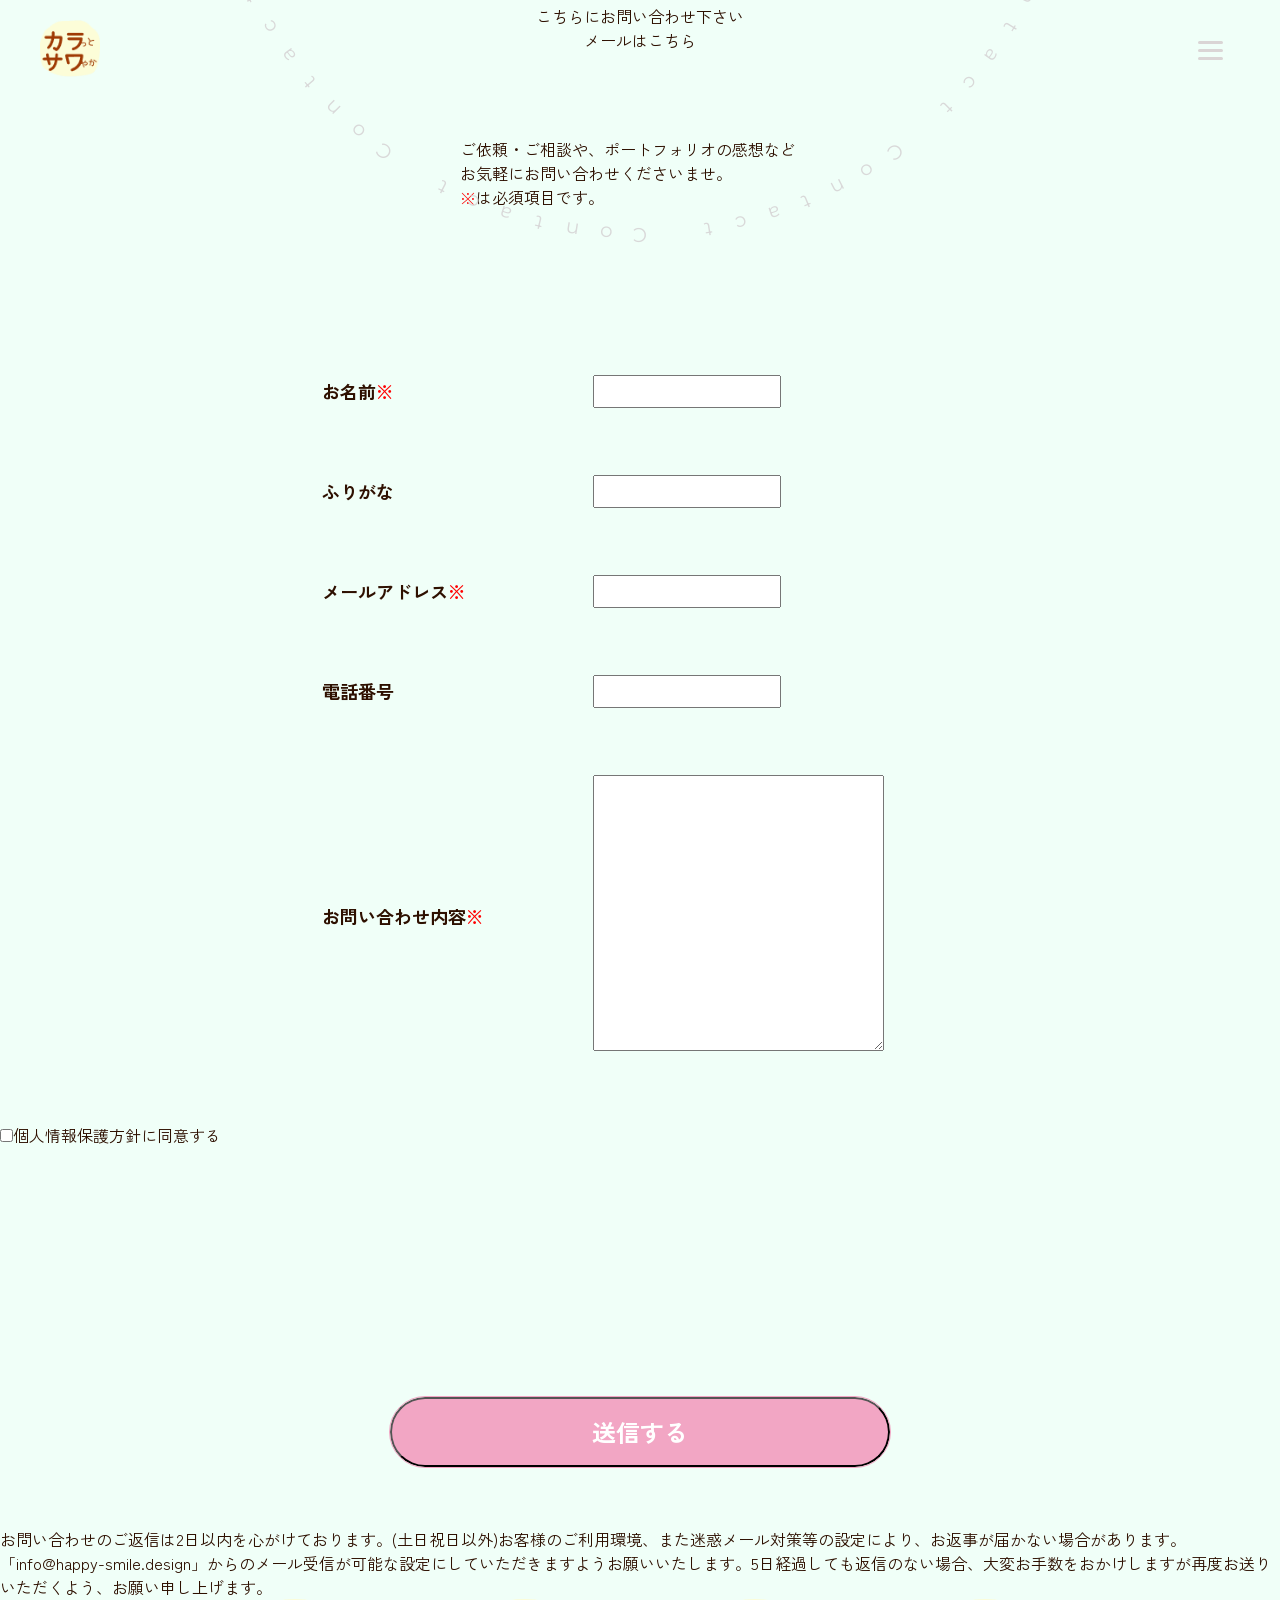
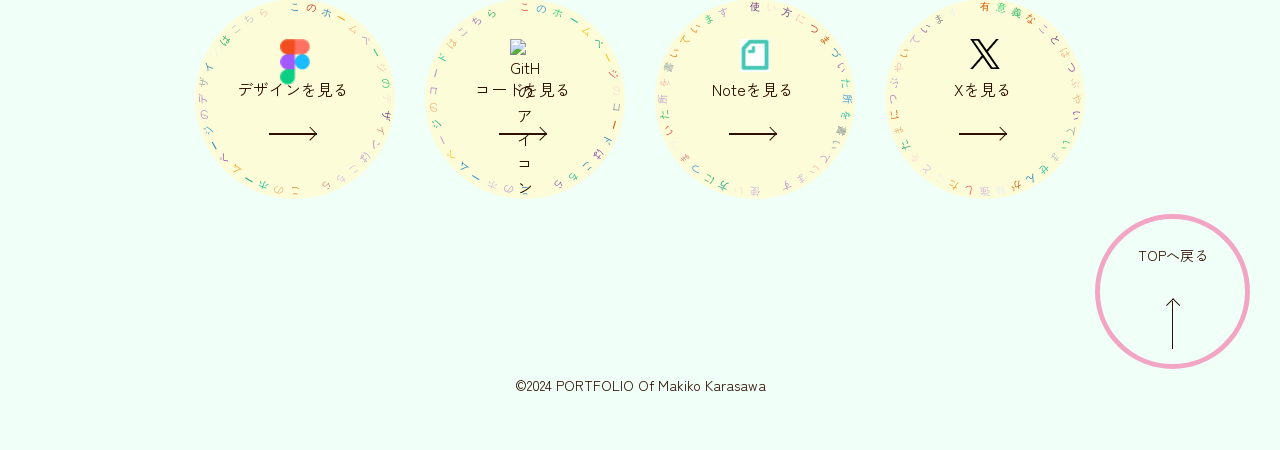
==== contact.html @ 96230820 "contact page　書き換える" ====
<!DOCTYPE html>
<html lang="ja">
<head>
    <meta charset="UTF-8">
    <meta name="viewport" content="width=device-width, initial-scale=1.0">
    <title>私について - カラっとサワやか</title>
    <meta name="description" content="ポートフォリオサイト。Web制作・WordPress制作をしています。">
    <meta name="keywords" content=”ポートフォリオ,Web制作,WordPress”>
    <link rel="preconnect" href="https://fonts.googleapis.com">
    <link rel="preconnect" href="https://fonts.gstatic.com" crossorigin>
    <link href="https://fonts.googleapis.com/css2?family=Montserrat:ital,wght@0,100..900;1,100..900&family=Yomogi&family=Zen+Kaku+Gothic+New&family=Zen+Maru+Gothic&display=swap" rel="stylesheet">
    <link rel="stylesheet" href="assets/css/reset.css">
    <link rel="stylesheet" href="assets/css/common.css">
    <link rel="stylesheet" href="assets/css/style.css">
    <link rel="shortcut icon" type="image/x-icon" href="assets/images/logo.webp" />
</head>
<body>
    <header class="header">
        <div class="logo_box">
            <img class="logo" src="assets/images/logo.webp" alt="ロゴのイラスト">
        </div>
         <!-- ハンバーガーメニュー部分 -->
      <div class="nav">
    
        <!-- ハンバーガーメニューの表示・非表示を切り替えるチェックボックス -->
        <input id="drawer_input" class="drawer_hidden" type="checkbox">
    
        <!-- ハンバーガーアイコン -->
        <label for="drawer_input" class="drawer_open"><span></span></label>
    
        <!-- メニュー -->
        <nav class="nav_content">
          <ul class="nav_list">
            <li class="nav_item"><a href="/index.html">HOME</a></li>
            <li class="nav_item"><a href="/about.html">ABOUT</a></li>
            <li class="nav_item"><a href="/works.html">WORKS</a></li>
            <li class="nav_item"><a href="/contact.html">CONTACT</a></li>
          </ul>
          <ul class="sns_box">
              <li><a href="https://www.figma.com/design/JSQ4Nq4zP5Is8ugrbrzh61/2024%E3%83%9D%E3%83%BC%E3%83%88%E3%83%95%E3%82%A9%E3%83%AA%E3%82%AA?node-id=0-1&t=YRbKGX6xXvLd5fJF-1"><img src="assets/images/sns_figma.webp" alt="figma"></a></li>
              <li><a href="https://github.com/makikooo/portfolio"><img src="assets/images/sns_github.webp" alt="GitHub"></a></li>
              <li><a href="https://note.com/karattosawayaka"><img src="assets/images/sns_note.webp" alt="note"></a></li>
              <li><a href="https://x.com/MakikoWeb"><img src="assets/images/sns_x.webp" alt="x"></a></li>
          </ul>
        </nav>
      </div>
    </header>

    <main class="main" id="contact">
        <section class="sec01_about">
            <div class="container">
                <p id="circular-text11">Contact Contact Contact Contact Contact Contact Contact Contact Contact Contact </p>
            </div>
            <div class="section_title_box">
                <h2 class="section_title">CONTACT</h2>
            </div>
            <div>
                <h3 class="section_subtitle">連絡先</h3>
            </div>
        </section>
        <section class="sec02_cannot">
            <div class="cannot_box">
                <p>メールフォームは使えません<br>
                    こちらにお問い合わせ下さい</p>
                <a href="mailto:info@happy-smile.design">メールはこちら</a>
            </div>
            <p class="contact_text">ご依頼・ご相談や、ポートフォリオの感想など<br>
                お気軽にお問い合わせくださいませ。<br>
                <span class="red">※</span>は必須項目です。</p>
        </section>
        <section class="sec03_contact">
            <table class="contact_table">
                <tr class="contact_tr">
                    <th class="contact_th"><label for="name">お名前<span class="red">※</span></label></th>
                    <td class="contact_td"><input type="text" id="name" required="required"></td>
                </tr>
                <tr class="contact_tr">
                    <th class="contact_th"><label for="furigana">ふりがな</label></th>
                    <td class="contact_td"><input type="text" id="furigana"></td>
                </tr>
                <tr class="contact_tr">
                    <th class="contact_th"><label for="mail">メールアドレス<span class="red">※</span></label></th>
                    <td class="contact_td"><input type="mail" id="mail" required="required"></td>
                </tr>
                <tr class="contact_tr">
                    <th class="contact_th"><label for="tel">電話番号</label></th>
                    <td class="contact_td"><input type="text" id="tel"></td>
                </tr>
                <tr class="contact_tr">
                    <th class="contact_th"><label for="text">お問い合わせ内容<span class="red">※</span></label></th>
                    <td class="contact_td"><textarea name="text" id="text" cols="30" rows="10"></textarea></td>
                </tr>
            </table>
            <div class="checkbox_box">
                <input type="checkbox" id="check"><label for="check">個人情報保護方針に同意する</label>
            </div>
            <button type="submit" class="to_about_me_button to_contact_button button">送信する</button>
     
            <div class="send_text">
                お問い合わせのご返信は2日以内を心がけております。(土日祝日以外)お客様のご利用環境、また迷惑メール対策等の設定により、お返事が届かない場合があります。「info@happy-smile.design」からのメール受信が可能な設定にしていただきますようお願いいたします。5日経過しても返信のない場合、大変お手数をおかけしますが再度お送りいただくよう、お願い申し上げます。
            </div>     
        </section>

        
        <section class=sec04_sns>
            <div class="sns_wrapper">
                <a class="figma_wrapper" href="https://www.figma.com/design/JSQ4Nq4zP5Is8ugrbrzh61/2024%E3%83%9D%E3%83%BC%E3%83%88%E3%83%95%E3%82%A9%E3%83%AA%E3%82%AA?node-id=23-22&t=tXJ14ZHdibpvzJTV-1">
                    <p id="circular-text5">このホームページのデザインはこちら このホームページのデザインはこちら</p>
                    <img class="figma_icon" src="assets/images/sns_figma_big.webp" alt="figmaのアイコン">
                    <p class="to_design">デザインを見る</p>
                    <span class="dli-arrow-right"></span>
                </a>
                <a class="github_wrapper" href="https://github.com/makikooo/portfolio">
                    <p id="circular-text6">このホームページのコードはこちら このホームページのコードはこちら</p>
                    <img class="figma_icon" src="assets/images/sns_GitHub_big.webp" alt="GitHubのアイコン">
                    <p class="to_design">コードを見る</p>
                    <span class="dli-arrow-right"></span>
                </a>
                <a class="figma_wrapper" href="https://www.figma.com/design/JSQ4Nq4zP5Is8ugrbrzh61/2024%E3%83%9D%E3%83%BC%E3%83%88%E3%83%95%E3%82%A9%E3%83%AA%E3%82%AA?node-id=23-22&t=tXJ14ZHdibpvzJTV-1">
                    <p id="circular-text7">使い方につまづいた所を書いています 使い方につまづいた所を書いています</p>
                    <img class="figma_icon" src="assets/images/sns_note_big.webp" alt="noteのアイコン">
                    <p class="to_design">Noteを見る</p>
                    <span class="dli-arrow-right"></span>
                </a>
                <a class="figma_wrapper" href="https://www.figma.com/design/JSQ4Nq4zP5Is8ugrbrzh61/2024%E3%83%9D%E3%83%BC%E3%83%88%E3%83%95%E3%82%A9%E3%83%AA%E3%82%AA?node-id=23-22&t=tXJ14ZHdibpvzJTV-1">
                    <p id="circular-text8">有意義なことはつぶやいていませんが勉強したことをたまにつぶやいています</p>
                    <img class="figma_icon" src="assets/images/sns_x_big.webp" alt="xのアイコン">
                    <p class="to_design">Xを見る</p>
                    <span class="dli-arrow-right"></span>
                </a>
            </div>
        </section>
    </main>
    <footer class="footer">
        <a class="go_to_top" href="/index.html">
            <p>TOPへ戻る</p>
            <span class="dli-arrow-up"></span>
        </a>
        <small>©2024  PORTFOLIO Of  Makiko Karasawa</small>
    </footer>

    <script src="assets/js/main.js"></script>

    <!-- 住所自動入力のライブラリ「YubinBango」 -->
    <script src="https://yubinbango.github.io/yubinbango/yubinbango.js" charset="UTF-8"></script>
</body>
</html>
---- assets/css/common.css ----
@charset "UTF-8";
/* 共通スタイル */
a {
  text-decoration: none;
  color: #2E1000;
}

ul {
  padding-left: 0;
}
ul li {
  list-style: none;
}

/* レスポンシブ用 */
.pc_hide {
  display: none !important;
}
@media screen and (max-width: 1000px) {
  .pc_hide {
    display: inline-block !important;
  }
}

.lg_only {
  display: none !important;
}
@media screen and (max-width: 1000px) {
  .lg_only {
    display: block !important;
  }
}
@media screen and (max-width: 480px) {
  .lg_only {
    display: none !important;
  }
}

.sm_only {
  display: none !important;
}
@media screen and (max-width: 480px) {
  .sm_only {
    display: block !important;
  }
}

@media screen and (max-width: 768px) {
  .md_hide {
    display: none !important;
  }
}

.sp_only {
  display: none;
}

.pc_only {
  display: block;
}

@media screen and (max-width: 768px) {
  .sp_only {
    display: block;
  }
  .pc_only {
    display: none;
  }
}
.red {
  color: red;
}

body {
  font-size: 16px;
  font-family: "Zen Kaku Gothic New", sans-serif;
  background-color: #F0FFF8;
  color: #2E1000;
}

/* ヘッダー */
.header {
  display: flex;
  justify-content: space-between;
  align-items: center;
  position: sticky;
  position: -webkit-sticky;
  top: 0;
  padding: 20px 40px;
  z-index: 99999;
}
@media (width < 768px) {
  .header {
    padding: 20px;
  }
}
.header .logo_box {
  width: 60px;
  height: 60px;
}
@media (width < 768px) {
  .header .logo_box {
    width: 50px;
    height: 50px;
  }
}
.header .logo_box .logo {
  max-width: 100%;
}

/* ここから下がハンバーガーメニューに関するCSS */
/* https://web-camp.io/magazine/archives/88361 */
/* チェックボックスを非表示にする */
.drawer_hidden {
  display: none;
}

/* ハンバーガーアイコンの設置スペース */
.drawer_open {
  display: flex;
  height: 60px;
  width: 60px;
  justify-content: center;
  align-items: center;
  position: relative;
  z-index: 100; /* 重なり順を一番上にする */
  cursor: pointer;
}

/* ハンバーガーメニューのアイコン */
.drawer_open span,
.drawer_open span:before,
.drawer_open span:after {
  content: "";
  display: block;
  height: 3px;
  width: 25px;
  border-radius: 3px;
  background: #DAD5D5;
  transition: 0.5s;
  position: absolute;
}

/* 三本線の一番上の棒の位置調整 */
.drawer_open span:before {
  bottom: 8px;
}

/* 三本線の一番下の棒の位置調整 */
.drawer_open span:after {
  top: 8px;
}

/* アイコンがクリックされたら真ん中の線を透明にする */
#drawer_input:checked ~ .drawer_open span {
  background: rgba(255, 255, 255, 0);
}

/* アイコンがクリックされたらアイコンが×印になように上下の線を回転 */
#drawer_input:checked ~ .drawer_open span::before {
  bottom: 0;
  transform: rotate(45deg);
}

#drawer_input:checked ~ .drawer_open span::after {
  top: 0;
  transform: rotate(-45deg);
}

/* メニューのデザイン*/
.nav_content {
  width: 100%;
  height: 100%;
  position: fixed;
  padding-top: 80px;
  top: 0;
  left: 100%; /* メニューを画面の外に飛ばす */
  z-index: 99;
  background: #CBFFE7;
  transition: 0.5s;
  /* メニュー黒ポチを消す */
}
.nav_content .nav_list {
  list-style: none;
  text-align: center;
  font-family: var(--mont);
  color: var(--font-color);
}
.nav_content .nav_item {
  margin-bottom: 25px;
  font-size: 24px;
}

.sns_box {
  display: flex;
  justify-content: center;
  gap: 20px;
}

/* アイコンがクリックされたらメニューを表示 */
#drawer_input:checked ~ .nav_content {
  left: 0; /* メニューを画面に入れる */
}

.section_title {
  display: inline-block;
  margin: 0;
  padding-bottom: 10px;
  border-bottom: solid 1px;
  -o-border-image: linear-gradient(90deg, #E8B3B3, #E5E6B0, #ADE2C5, #A8AADE) 1;
     border-image: linear-gradient(90deg, #E8B3B3, #E5E6B0, #ADE2C5, #A8AADE) 1;
  font-size: 32px;
  font-weight: bold;
  font-family: "Montserrat", sans-serif;
  filter: hue-rotate(360deg);
  animation: textGradientAnimation 10s infinite;
  background: linear-gradient(90deg, #E8B3B3, #E5E6B0, #ADE2C5, #A8AADE);
  background-clip: text;
  -webkit-background-clip: text;
  background-size: 100%;
  color: transparent;
  letter-spacing: 21px;
}
@media screen and (max-width: 768px) {
  .section_title {
    font-size: 18px;
    letter-spacing: 0.5em;
  }
}

.section_subtitle {
  display: inline-block;
  margin-top: 10px;
  font-size: 24px;
  font-weight: bold;
  font-family: "Montserrat", sans-serif;
  background: linear-gradient(90deg, #E8B3B3, #E5E6B0, #ADE2C5, #A8AADE);
  background-clip: text;
  -webkit-background-clip: text;
  background-size: 100%;
  color: transparent;
  filter: hue-rotate(360deg);
  animation: textGradientAnimation 10s infinite;
  letter-spacing: 20px;
}
@media screen and (max-width: 768px) {
  .section_subtitle {
    font-size: 16px;
    letter-spacing: 0.5em;
  }
}

@keyframes textGradientAnimation {
  0%, 100% {
    filter: hue-rotate(0deg);
  }
  50% {
    filter: hue-rotate(360deg);
  }
}
.to_about_me_button {
  margin: 250px auto 60px;
  display: flex;
  justify-content: center;
  align-items: center;
  width: 500px;
  padding: 15px 100px;
  border-radius: 100.5px;
  background-color: #F2A6C4;
  color: #ffffff;
  font-family: "Zen Kaku Gothic New", sans-serif;
  font-size: 24px;
  font-weight: 700;
  outline: 1px solid;
  outline-color: #F2A6C4;
  outline-offset: 0px;
  text-shadow: none;
  transition: all 1.2s cubic-bezier(0.2, 1, 0.2, 1);
  z-index: 10000;
  position: relative;
}
@media screen and (max-width: 768px) {
  .to_about_me_button {
    width: 80%;
    padding: 15px;
    font-size: 20px;
  }
}

/* マウスオーバー時 */
.to_about_me_button:hover {
  border-color: #ffffff;
  box-shadow: inset 0 0 20px rgba(255, 255, 255, 0.5), 0 0 20px rgba(255, 255, 255, 0.2);
  outline-color: transparent;
  outline-offset: 12px;
  cursor: pointer;
  z-index: 10000;
}

/* sns ボックス */
.sns_wrapper {
  display: flex;
  justify-content: center;
  align-items: center;
  flex-wrap: wrap;
  gap: 30px;
  z-index: 9990;
  position: relative;
}

.figma_wrapper,
.github_wrapper {
  width: 200px;
  height: 200px;
  border-radius: 50%;
  background-color: #FCFDD8;
  position: relative;
  text-align: center;
}
@media (width < 768px) {
  .figma_wrapper,
  .github_wrapper {
    width: 130px;
    height: 130px;
  }
}

@media (width < 768px) {
  .figma_wrapper p:nth-child(1),
  .github_wrapper p:nth-child(1) {
    -webkit-clip-path: inset(50% 0);
            clip-path: inset(50% 0);
  }
}

.figma_icon {
  position: absolute;
  top: 20%;
  left: 50%;
  transform: translate(-50%);
  width: 30px;
}
@media (width < 768px) {
  .figma_icon {
    width: 20px;
  }
}

.to_design {
  position: absolute;
  top: 39%;
  left: 49%;
  width: 112px;
  transform: translate(-50%);
}
@media (width < 768px) {
  .to_design {
    font-size: 14px;
    top: 31%;
  }
}

/* 
矢印
https://design-library.jp/lab/arrow-right
*/
.dli-arrow-right {
  display: inline-block;
  vertical-align: middle;
  color: var(--font-color);
  line-height: 1;
  position: relative;
  width: 3em;
  height: 0.1em;
  background: currentColor;
  top: 60%;
  left: 11%;
  transform: translateX(-50%);
}
@media (width < 768px) {
  .dli-arrow-right {
    left: 20%;
  }
}

.dli-arrow-right::before {
  content: "";
  width: 0.65em;
  height: 0.65em;
  border: 0.1em solid currentColor;
  border-left: 0;
  border-bottom: 0;
  transform: rotate(45deg);
  transform-origin: top right;
  position: absolute;
  top: 50%;
  right: -0.05em;
  box-sizing: border-box;
}

footer {
  margin-top: 120px;
  text-align: center;
  height: 130px;
  line-height: 130px;
  position: relative;
}
footer .go_to_top {
  border: 5px solid #F2A6C4;
  width: 155px;
  height: 155px;
  border-radius: 50%;
  position: absolute;
  bottom: 80px;
  right: 30px;
}
@media screen and (max-width: 768px) {
  footer .go_to_top {
    width: 120px;
    height: 120px;
  }
}
footer .go_to_top p {
  position: absolute;
  top: -20%;
  left: 50%;
  transform: translate(-50%);
  font-size: 14px;
}
@media screen and (max-width: 768px) {
  footer .go_to_top p {
    top: -40%;
  }
}
footer .go_to_top .dli-arrow-up {
  display: inline-block;
  vertical-align: middle;
  color: #2E1000;
  line-height: 1;
  position: relative;
  width: 0.1em;
  height: 3em;
  background: currentColor;
  top: 26%;
}
@media screen and (max-width: 768px) {
  footer .go_to_top .dli-arrow-up {
    top: 10%;
  }
}
footer .go_to_top .dli-arrow-up::before {
  content: "";
  width: 0.65em;
  height: 0.65em;
  border: 0.1em solid currentColor;
  border-left: 0;
  border-bottom: 0;
  transform: rotate(-45deg);
  transform-origin: top right;
  position: absolute;
  top: -6%;
  right: -0.02em;
  box-sizing: border-box;
}
footer small {
  font-size: 14px;
}/*# sourceMappingURL=common.css.map */
---- assets/css/style.css ----
@charset "UTF-8";
/* mv */
.mv {
  position: relative;
  width: 100vw;
  height: 100vh;
}
.mv .mv img {
  width: 150px;
}
@media (width < 660px) {
  .mv .mv img {
    width: 100px;
  }
}
.mv .mv1 {
  position: absolute;
  top: 5%;
  left: 15%;
  animation: mv_move 2s ease-in-out, opacity 2s ease-in-out;
}
@keyframes mv_move {
  0% {
    top: 2%;
  }
  100% {
    top: 5%;
  }
}
@keyframes opacity {
  0% {
    opacity: 0;
  }
  50% {
    opacity: 0.4;
  }
  100% {
    opacity: 1;
  }
}
.mv .mv2 {
  position: absolute;
  top: 5%;
  right: 15%;
  animation: mv_move 2s ease-in-out, opacity 2s ease-in-out;
}
.mv .mv3 {
  position: absolute;
  top: 35%;
  left: 0%;
  animation: mv_move_second 2s ease-in-out, opacity 2s ease-in-out;
}
.mv .mv4 {
  position: absolute;
  top: 35%;
  right: 0%;
  animation: mv_move_second 2s ease-in-out, opacity 2s ease-in-out;
}
@keyframes mv_move_second {
  0% {
    top: 37%;
  }
  100% {
    top: 35%;
  }
}
.mv .mv5 {
  position: absolute;
  top: 65%;
  left: 15%;
  animation: mv_move_third 2s ease-in-out, opacity 2s ease-in-out;
}
.mv .mv6 {
  position: absolute;
  top: 65%;
  right: 12%;
  animation: mv_move_third 2s ease-in-out, opacity 2s ease-in-out;
}
@keyframes mv_move_third {
  0% {
    top: 62%;
  }
  100% {
    top: 65%;
  }
}

.txt {
  font-family: "Montserrat", sans-serif;
  font-size: clamp(1.5rem, 1.213rem + 1.43vw, 2.5rem); /* 20px 40px */
  position: absolute;
  top: 33%;
  left: 50%;
  transform: translate(-50%);
}

.line {
  display: block;
}

.txtInner {
  animation-name: show;
  animation-duration: 0.2s;
  animation-fill-mode: backwards;
}

@keyframes show {
  from {
    opacity: 0;
  }
  to {
    opacity: 1;
  }
}
/* スクロールダウン */
.scrolldown {
  position: absolute;
  bottom: 10px;
  left: 50%;
  transform: translateX(-50%);
  /* 丸 */
  /* 縦棒 */
}
.scrolldown span {
  position: absolute;
  width: 1rem;
  height: 3rem;
  left: 10px;
  bottom: 0;
  font-size: 0.7rem;
  letter-spacing: 0.08rem;
  font-family: "Montserrat", sans-serif;
  writing-mode: vertical-rl;
}
.scrolldown:before {
  content: "";
  position: absolute;
  bottom: 0;
  left: -4px;
  width: 10px;
  height: 10px;
  border-radius: 50%;
  background: #F2A6C4;
  animation: circlemove 1.8s ease-in-out infinite, circlemovehide 1.8s ease-in-out infinite;
}
@keyframes circlemove {
  0% {
    bottom: 55px;
  }
  100% {
    bottom: -5px;
  }
}
@keyframes circlemovehide {
  0% {
    opacity: 0;
  }
  50% {
    opacity: 1;
  }
  80% {
    opacity: 0.9;
  }
  100% {
    opacity: 0;
  }
}
.scrolldown::after {
  content: "";
  position: absolute;
  bottom: 0;
  left: 0;
  width: 2px;
  height: 60px;
  background: #F2A6C4;
}

#home.main {
  /* sec02 can */
  /* スライド */
  /* 横スクロール */
  /* 共通 */
  /* https://liginc.co.jp/548232 */
  /* 横スクロールセクション */
  /* sec04_works */
  /* sec05_contact */
}
#home.main .sec01_about {
  text-align: center;
}
#home.main .sec01_about .container {
  -webkit-clip-path: inset(0 0 50% 0);
          clip-path: inset(0 0 50% 0);
  width: 100%;
  aspect-ratio: 2/1;
  z-index: 10;
  position: relative;
}
@media screen and (max-width: 1000px) {
  #home.main .sec01_about .container {
    -webkit-clip-path: inset(50% 0);
            clip-path: inset(50% 0);
  }
}
#home.main .sec01_about .section_title_box {
  margin-top: -400px;
}
@media (width < 840px) {
  #home.main .sec01_about .section_title_box {
    margin-top: -300px;
  }
}
@media (width < 620px) {
  #home.main .sec01_about .section_title_box {
    margin-top: -250px;
  }
}
@media (width < 530px) {
  #home.main .sec01_about .section_title_box {
    margin-top: -200px;
  }
}
@media screen and (max-width: 480px) {
  #home.main .sec01_about .section_title_box {
    margin-top: -150px;
  }
}
#home.main .sec01_about .about_wrapper {
  display: flex;
  align-items: center;
  justify-content: center;
  position: relative;
}
#home.main .sec01_about .about_wrapper .catch_phrase_wrapper {
  margin-top: 80px;
  position: relative;
  height: 397px;
  width: 797px;
  background-color: #FCFDD8;
  border-radius: 47% 53% 55% 45%/46% 32% 68% 54%;
}
@media screen and (max-width: 1000px) {
  #home.main .sec01_about .about_wrapper .catch_phrase_wrapper {
    width: 70%;
  }
}
@media screen and (max-width: 768px) {
  #home.main .sec01_about .about_wrapper .catch_phrase_wrapper {
    width: 85%;
    margin-top: 30px;
  }
}
#home.main .sec01_about .about_wrapper .catch_phrase_wrapper .catch_phrase {
  width: 420px;
  height: 592px;
  font-family: "Yomogi", cursive;
  font-size: 30px;
  color: #2E1000;
  -webkit-text-stroke: 2px #2E1000;
  text-stroke: 2px #2E1000; /* 文字の縁取り */
  position: absolute;
  top: 80px;
  left: 50%;
  transform: translateX(-50%);
}
@media screen and (max-width: 768px) {
  #home.main .sec01_about .about_wrapper .catch_phrase_wrapper .catch_phrase {
    font-size: 24px;
  }
}
#home.main .sec01_about .about_wrapper .catch_phrase_wrapper .catch_phrase .catch_phrase_dot {
  font-size: 35.82px;
  color: #9F3A04;
  -webkit-text-stroke: 3px #9F3A04;
  text-stroke: 3px #9F3A04; /* 文字の縁取り */
  /* 文字上のドットの設定 */
  background-image: radial-gradient(circle at center, #9F3A04 20%, transparent 20%); /* 点の色とサイズ調整 */
  background-position: top right; /* 点の位置 */
  background-repeat: repeat-x; /* 横方向に繰り返し */
  background-size: 1em 0.3em; /* 点の間隔とサイズ調整 */
  padding-top: 0.03em; /* 縦方向の位置調整 */
}
@media screen and (max-width: 768px) {
  #home.main .sec01_about .about_wrapper .catch_phrase_wrapper .catch_phrase .catch_phrase_dot {
    font-size: 26px;
  }
}
#home.main .sec01_about .about_wrapper .catch_phrase_wrapper .catch_phrase .catch_phrase_dot .catch_phrase_brown {
  font-size: 38px;
  color: #9F3A04;
  -webkit-text-stroke: 3px #9F3A04;
  text-stroke: 3px #9F3A04; /* 文字の縁取り */
}
@media screen and (max-width: 768px) {
  #home.main .sec01_about .about_wrapper .catch_phrase_wrapper .catch_phrase .catch_phrase_dot .catch_phrase_brown {
    font-size: 24px;
  }
}
#home.main .sec01_about .about_wrapper .about_me_wrapper {
  position: absolute;
  top: 234px;
  left: 40%;
  width: 725px;
  height: 450px;
  border-radius: 63% 37% 72% 28%/51% 59% 41% 49%;
  background-color: #CCEAC7;
}
@media screen and (max-width: 1280px) {
  #home.main .sec01_about .about_wrapper .about_me_wrapper {
    width: 60%;
  }
}
@media screen and (max-width: 1000px) {
  #home.main .sec01_about .about_wrapper .about_me_wrapper {
    left: 30%;
    width: 50%;
    height: 460px;
  }
}
@media (width < 838px) {
  #home.main .sec01_about .about_wrapper .about_me_wrapper {
    left: 30%;
    width: 70%;
  }
}
@media screen and (max-width: 768px) {
  #home.main .sec01_about .about_wrapper .about_me_wrapper {
    top: 170px;
  }
}
@media (width < 640px) {
  #home.main .sec01_about .about_wrapper .about_me_wrapper {
    left: 10%;
  }
}
@media (width < 528px) {
  #home.main .sec01_about .about_wrapper .about_me_wrapper {
    width: 90%;
    left: 3%;
  }
}
@media screen and (max-width: 480px) {
  #home.main .sec01_about .about_wrapper .about_me_wrapper {
    height: 480px;
    width: 100%;
  }
}
#home.main .sec01_about .about_wrapper .about_me_wrapper .about_me {
  position: absolute;
  left: 145px;
  top: 63px;
  width: 60%;
  text-align: left;
}
@media screen and (max-width: 1000px) {
  #home.main .sec01_about .about_wrapper .about_me_wrapper .about_me {
    left: 25%;
  }
}
@media (width < 838px) {
  #home.main .sec01_about .about_wrapper .about_me_wrapper .about_me {
    left: 20%;
  }
}
#home.main .sec01_about .about_wrapper .about_me_wrapper .about_me .name {
  font-size: 24px;
  font-weight: bold;
  font-family: "Zen Maru Gothic", serif;
  margin-bottom: 20px;
}
#home.main .sec01_about .about_wrapper .about_me_wrapper .about_me .about_me_text {
  font-family: "Zen Kaku Gothic New", sans-serif;
  font-size: 18px;
  line-height: 150%;
}
@media (width < 1215px) {
  #home.main .sec01_about .about_wrapper .about_me_wrapper .about_me .about_me_text {
    width: 100%;
  }
}
@media (width < 528px) {
  #home.main .sec01_about .about_wrapper .about_me_wrapper .about_me .about_me_text {
    width: 110%;
  }
}
#home.main .sec01_about .about_wrapper .about_me_img_wrapper {
  position: absolute;
  top: 235px;
  left: 29%;
  width: 325px;
  height: 355px;
  border-radius: 39% 61% 52% 48%/40% 45% 55% 60%;
  background-image: url(/assets/images/karattosawayaka.webp);
  background-position: 50% 13%;
  background-size: 110%;
}
@media (width < 1625px) {
  #home.main .sec01_about .about_wrapper .about_me_img_wrapper {
    left: 18%;
  }
}
@media screen and (max-width: 1000px) {
  #home.main .sec01_about .about_wrapper .about_me_img_wrapper {
    width: 200px;
    height: 220px;
  }
}
@media screen and (max-width: 768px) {
  #home.main .sec01_about .about_wrapper .about_me_img_wrapper {
    left: 14%;
    top: 170px;
  }
}
@media (width < 670px) {
  #home.main .sec01_about .about_wrapper .about_me_img_wrapper {
    left: 10%;
  }
}
@media (width < 640px) {
  #home.main .sec01_about .about_wrapper .about_me_img_wrapper {
    left: 65%;
  }
}
@media (width < 566px) {
  #home.main .sec01_about .about_wrapper .about_me_img_wrapper {
    width: 150px;
    height: 150px;
  }
}
#home.main .sec02_can {
  margin-top: 80px;
  text-align: center;
  overflow: hidden;
  margin-bottom: 50px;
}
#home.main .side-scroll {
  width: 100%;
  padding: 0;
  background-color: #1b1717;
  display: flex;
  justify-content: center;
  align-items: center;
}
#home.main .side-scroll .side-scroll-container {
  width: 90%;
  max-width: 1400px;
  margin: 0 auto;
}
#home.main .side-scroll .side-scroll-container .side-scroll-list-wrapper {
  position: relative;
  width: 100%;
  height: 700px;
}
#home.main .side-scroll .side-scroll-container .side-scroll-list-wrapper .side-scroll-list {
  position: absolute;
  top: 60px;
  left: 0;
  display: flex;
  gap: 0 60px;
}
#home.main .side-scroll .side-scroll-container .side-scroll-list-wrapper .side-scroll-list .side-scroll-item {
  display: flex;
  align-items: center;
  justify-content: center;
  width: 300px;
  height: 90vh;
  background-color: #eeebdd;
  color: #1b1717;
  font-size: 32px;
  font-weight: 700;
}
#home.main .side-scroll .side-scroll-container .side-scroll-list-wrapper .side-scroll-list .side-scroll-item + .side-scroll-item {
  margin-left: 60px;
}
#home.main .can_wrapper {
  -o-object-fit: cover;
     object-fit: cover;
  margin: 10% auto;
  width: 80vw;
  height: 80%;
  display: flex;
  justify-content: center;
  align-items: center;
  padding: 10%;
  gap: 50px;
}
@media (width < 700px) {
  #home.main .can_wrapper {
    flex-direction: column;
    gap: 10px;
    padding: 0;
  }
}
#home.main .can01 {
  border-radius: 44% 56% 57% 43%/55% 59% 41% 45%;
  background: #F5E1E1;
}
@media (width < 768px) {
  #home.main .can01 {
    border-radius: 20%;
  }
}
#home.main .can02 {
  border-radius: 39% 61% 52% 48%/54% 46% 54% 46%;
  background: #FCFDD8;
}
@media (width < 768px) {
  #home.main .can02 {
    border-radius: 20%;
  }
}
#home.main .can03 {
  border-radius: 39% 61% 52% 48%/54% 46% 54% 46%;
  background: #CCEAC7;
}
@media (width < 768px) {
  #home.main .can03 {
    border-radius: 20%;
  }
}
#home.main .can04 {
  border-radius: 39% 61% 52% 48%/54% 46% 54% 46%;
  background: #E3DFF6;
}
@media (width < 768px) {
  #home.main .can04 {
    border-radius: 20%;
  }
}
#home.main .can05 {
  border-radius: 39% 61% 52% 48%/54% 46% 54% 46%;
  background: #F8CFCF;
}
@media (width < 768px) {
  #home.main .can05 {
    border-radius: 20%;
  }
}
#home.main .can_left {
  width: 50%;
  text-align: center;
}
#home.main .can_left h3 {
  font-size: 64px;
  font-family: var(--mont);
  font-weight: bold;
  margin-bottom: 30px;
}
@media (width < 1100px) {
  #home.main .can_left h3 {
    font-size: 45px;
  }
}
@media (width < 700px) {
  #home.main .can_left h3 {
    margin: 20px auto 10px;
  }
}
#home.main .can_left p {
  font-size: 36px;
  font-family: var(--mont);
  font-weight: bold;
  margin-top: 0;
}
@media (width < 1100px) {
  #home.main .can_left p {
    font-size: 20px;
  }
}
#home.main .can_right {
  text-align: center;
}
#home.main .can_right p {
  font-size: 24px;
  line-height: 40px;
  text-align: left;
  width: 65%;
  margin: 0 auto;
}
@media (width < 1100px) {
  #home.main .can_right p {
    font-size: 20px;
    line-height: 150%;
  }
}
@media (width < 700px) {
  #home.main .can_right p {
    font-size: 16px;
    margin: 20px auto 40px;
    width: 80%;
  }
}
#home.main .sec04_works {
  text-align: center;
  overflow: hidden;
}
#home.main .section_subtitle_works {
  margin-bottom: 100px;
}
#home.main .works_img_wrapper {
  width: 90%;
  margin: 0 auto;
  display: flex;
  justify-content: space-around;
  align-items: center;
  gap: 30px;
  flex-wrap: wrap;
  z-index: 99999;
  position: relative;
}
#home.main .works_img_wrapper:last-of-type {
  margin-top: 50px;
}
#home.main .to_works_more_button {
  margin-top: 100px;
}
@media (width < 768px) {
  #home.main .to_works_more_button {
    margin-top: 45px;
    width: 80%;
  }
}
#home.main .sec05_contact {
  text-align: center;
  overflow: hidden;
}
#home.main .parent {
  position: relative;
  display: inline-block;
}
#home.main .parent::before {
  position: absolute;
  left: -2em;
  top: 0;
  content: "";
  width: 2px;
  height: 100%;
  background-color: #000;
  border-radius: 3px;
  transform: rotate(-30deg);
}
#home.main .parent::after {
  position: absolute;
  right: -2em;
  top: 0;
  content: "";
  width: 2px;
  height: 100%;
  background-color: #000;
  border-radius: 3px;
  transform: rotate(30deg);
}
#home.main .to_contact_button {
  margin-top: 20px;
}
@media (width < 768px) {
  #home.main .to_contact_button {
    width: 80%;
  }
}

#about {
  /* スキルテーブル */
}
#about .section_title_box {
  margin-top: -375px;
}
@media (width < 840px) {
  #about .section_title_box {
    margin-top: -300px;
  }
}
@media (width < 620px) {
  #about .section_title_box {
    margin-top: -250px;
  }
}
@media (width < 530px) {
  #about .section_title_box {
    margin-top: -200px;
  }
}
@media (width < 430px) {
  #about .section_title_box {
    margin-top: -150px;
  }
}
#about .sec02_about_me {
  position: relative;
  margin-top: 40px;
}
#about .sec02_about_me img {
  position: absolute;
  top: 0;
  left: 23%;
  z-index: 5;
  width: 350px;
}
@media (width < 1095px) {
  #about .sec02_about_me img {
    left: 18%;
  }
}
@media (width < 900px) {
  #about .sec02_about_me img {
    width: 250px;
    top: 19%;
  }
}
@media (width < 800px) {
  #about .sec02_about_me img {
    width: 250px;
    top: 13%;
    left: 10%;
  }
}
@media (width < 500px) {
  #about .sec02_about_me img {
    width: 230px;
    top: 45%;
  }
}
@media (width < 435px) {
  #about .sec02_about_me img {
    top: 10%;
    left: 50%;
    transform: translateX(-50%);
    width: 150px;
  }
}
#about .sec02_about_me .about_me_text {
  position: absolute;
  top: 10%;
  left: 41%;
  font-size: 16px;
  z-index: 4;
  background-color: rgba(245, 225, 225, 0.5019607843);
  border-radius: 38% 62% 69% 31%/30% 46% 54% 70%;
  width: 580px;
  padding: 100px;
}
@media (width < 1455px) {
  #about .sec02_about_me .about_me_text {
    left: 46%;
    width: 600px;
  }
}
@media (width < 900px) {
  #about .sec02_about_me .about_me_text {
    left: 37%;
  }
}
@media (width < 800px) {
  #about .sec02_about_me .about_me_text {
    padding-bottom: 40px;
    padding-top: 40px;
    padding-left: 110px;
    top: 230px;
    left: 19%;
  }
}
@media (width < 700px) {
  #about .sec02_about_me .about_me_text {
    width: 80%;
    padding-left: 80px;
  }
}
@media (width < 500px) {
  #about .sec02_about_me .about_me_text {
    top: 190px;
    left: 50%;
    transform: translateX(-50%);
    border-radius: 20%;
    padding: 30px;
  }
}
#about .sec02_about_me .career {
  position: absolute;
  top: 300px;
  left: 20%;
  z-index: 2;
  width: 630px;
  background-color: rgba(252, 253, 216, 0.5019607843);
  padding: 28px 10% 40px 5%;
  border-radius: 38% 62% 27% 41%/30% 25% 63% 64%;
}
@media (width < 1197px) {
  #about .sec02_about_me .career {
    left: 10%;
    top: 250px;
  }
}
@media (width < 900px) {
  #about .sec02_about_me .career {
    left: 1%;
    width: 460px;
    padding-left: 7%;
  }
}
@media (width < 800px) {
  #about .sec02_about_me .career {
    left: 15%;
    top: 490px;
    width: 85%;
    padding-bottom: 80px;
    padding-left: 80px;
  }
}
@media (width < 500px) {
  #about .sec02_about_me .career {
    top: 500px;
    left: 50%;
    transform: translateX(-50%);
    border-radius: 20%;
    padding: 30px;
    width: 80%;
  }
}
#about .sec02_about_me .career .about_title {
  font-size: 24px;
}
#about .sec02_about_me .career .about_text {
  font-size: 16px;
}
#about .sec02_about_me .tool {
  position: absolute;
  top: 305px;
  left: 55%;
  z-index: 3;
  background: #F8CFCF;
  width: 550px;
  border-radius: 53% 47% 50% 50%/45% 54% 46% 55%;
  padding: 80px;
}
@media (width < 900px) {
  #about .sec02_about_me .tool {
    left: 47%;
    padding-bottom: 60px;
    padding-left: 40px;
    padding-top: 40px;
  }
}
@media (width < 800px) {
  #about .sec02_about_me .tool {
    left: 15%;
    top: 690px;
    padding: 60px;
  }
}
@media (width < 700px) {
  #about .sec02_about_me .tool {
    width: 80%;
    padding-left: 80px;
    top: 730px;
  }
}
@media (width < 500px) {
  #about .sec02_about_me .tool {
    top: 790px;
    left: 50%;
    transform: translateX(-50%);
    border-radius: 15%;
    padding: 30px;
    width: 80%;
  }
}
#about .sec02_about_me .contact_tool {
  position: relative;
  top: 511px;
  left: 34%;
  z-index: 1;
  background: #CCEAC7;
  width: 500px;
  padding: 60px;
  border-radius: 56% 44% 50% 50%/61% 65% 35% 39%;
}
@media (width < 1197px) {
  #about .sec02_about_me .contact_tool {
    top: 470px;
  }
}
@media (width < 900px) {
  #about .sec02_about_me .contact_tool {
    left: 30%;
    padding-top: 70px;
  }
}
@media (width < 800px) {
  #about .sec02_about_me .contact_tool {
    left: 20%;
    top: 900px;
    width: 450px;
    padding-bottom: 60px;
    padding-left: 60px;
  }
}
@media (width < 700px) {
  #about .sec02_about_me .contact_tool {
    width: 80%;
    padding-left: 80px;
    top: 930px;
  }
}
@media (width < 500px) {
  #about .sec02_about_me .contact_tool {
    top: 1060px;
    left: 50%;
    transform: translateX(-50%);
    border-radius: 15%;
    padding: 30px;
    width: 80%;
  }
}
#about .sec03_skill {
  margin-top: 600px;
}
@media (width < 800px) {
  #about .sec03_skill {
    margin-top: 1000px;
  }
}
@media (width < 500px) {
  #about .sec03_skill {
    margin-top: 1110px;
  }
}
#about .sec03_skill .skill_box {
  width: 836px;
  margin: 0 auto 134px;
  padding: 4%;
  background-color: #CBFFE7;
  border-radius: 16% 24% 10% 10%;
}
@media (width < 1000px) {
  #about .sec03_skill .skill_box {
    width: 90%;
    margin: 0 auto 40px;
    border-radius: 20px;
  }
}
#about .sec03_skill .skill_box .skill_title {
  font-size: 24px;
  font-family: var(--mont);
}
#about .sec03_skill .skill_box .skill_table {
  font-size: 18px;
  font-weight: normal;
  border-spacing: 30px 0;
  border-collapse: separate;
}
@media (width < 1000px) {
  #about .sec03_skill .skill_box .skill_table {
    width: 100%;
  }
}
#about .sec03_skill .skill_box .skill_table .skill_table tr {
  height: 70px;
}
#about .sec03_skill .skill_box .skill_table .skill_table tr .skill_name {
  width: 17%;
  height: 65px;
}
@media (width < 768px) {
  #about .sec03_skill .skill_box .skill_table .skill_table tr .skill_name {
    display: block;
    width: 100%;
  }
}
#about .sec03_skill .skill_box .skill_table .skill_table tr .skill_graph {
  width: 76%;
  height: 65px;
}
@media (width < 768px) {
  #about .sec03_skill .skill_box .skill_table .skill_table tr .skill_graph {
    display: block;
    width: 100%;
  }
}
#about .sec03_skill .skill_box .skill_table .skill_table tr .skill_graph .white {
  background-color: #fff;
  height: 36px;
  width: 100%;
  border-radius: 50px;
}
#about .sec03_skill .skill_box .skill_table .skill_table tr .skill_graph .white .pink {
  height: 36px;
  border-radius: 50px;
  background-color: var(--pink);
}
#about .sec03_skill .skill_box .skill_table .skill_table tr .skill_graph .white .per80 {
  animation: per80 linear;
  animation-timeline: scroll();
}
@media (width < 768px) {
  #about .sec03_skill .skill_box .skill_table .skill_table tr .skill_graph .white .per80 {
    animation: none;
    width: 80%;
  }
}
@keyframes per80 {
  0% {
    width: 0;
  }
  40% {
    width: 10%;
  }
  60% {
    width: 80%;
  }
  100% {
    width: 80%;
  }
}
#about .sec03_skill .skill_box .skill_table .skill_table tr .skill_graph .white .per40 {
  animation: per40 linear;
  animation-timeline: scroll();
}
@media (width < 768px) {
  #about .sec03_skill .skill_box .skill_table .skill_table tr .skill_graph .white .per40 {
    animation: none;
    width: 40%;
  }
}
@keyframes per40 {
  0% {
    width: 0;
  }
  40% {
    width: 10%;
  }
  60% {
    width: 40%;
  }
  100% {
    width: 40%;
  }
}
#about .sec03_skill .skill_box .skill_table .skill_table tr .skill_graph .white .per20 {
  animation: per20 linear;
  animation-timeline: scroll();
}
@media (width < 768px) {
  #about .sec03_skill .skill_box .skill_table .skill_table tr .skill_graph .white .per20 {
    animation: none;
    width: 20%;
  }
}
@keyframes per20 {
  0% {
    width: 0;
  }
  40% {
    width: 5%;
  }
  60% {
    width: 20%;
  }
  100% {
    width: 20%;
  }
}
#about .sec03_skill .skill_box .skill_table .skill_table tr .skill_per {
  width: 15%;
  height: 65px;
}
@media (width < 768px) {
  #about .sec03_skill .skill_box .skill_table .skill_table tr .skill_per {
    display: block;
    width: 100%;
  }
}

#contact .section_title_box {
  margin-top: -300px;
}
@media (width < 1000px) {
  #contact .section_title_box {
    margin-top: -480px;
  }
}
#contact .sec02_cannot {
  width: 90%;
  margin: 50px auto;
}
#contact .sec02_cannot .cannot_box {
  width: 40%;
  margin: 0 auto;
  background: var(--pink);
  text-align: center;
  padding: 25px 100px;
  border-radius: 65px;
}
@media (width < 1000px) {
  #contact .sec02_cannot .cannot_box {
    width: 60%;
  }
}
@media (width < 768px) {
  #contact .sec02_cannot .cannot_box {
    padding: 15px 50px;
  }
}
@media (width < 500px) {
  #contact .sec02_cannot .cannot_box {
    width: 90%;
  }
}
#contact .sec02_cannot .contact_text {
  width: 360px;
  margin: 60px auto 100px;
}
#contact .sec03_contact .contact_table {
  width: 60%;
  margin: 0 auto;
  text-align: left;
  border-spacing: 65px;
  border-collapse: separate;
  font-size: 18px;
}
@media (width < 1000px) {
  #contact .sec03_contact .contact_table .contact_table {
    width: 90%;
  }
}
@media (width < 1000px) and (width < 500px) {
  #contact .sec03_contact .contact_table .contact_table tbody .contact_tr {
    width: 100%;
  }
}
@media (width < 1000px) {
  #contact .sec03_contact .contact_table .contact_table tbody .contact_tr .contact_th {
    width: 15%;
    font-weight: normal;
  }
}
@media (width < 1000px) and (width < 768px) {
  #contact .sec03_contact .contact_table .contact_table tbody .contact_tr .contact_th {
    display: block;
    width: 100%;
  }
}
@media (width < 1000px) {
  #contact .sec03_contact .contact_table .contact_table tbody .contact_tr .contact_td {
    width: 80%;
    height: 70px;
  }
}
@media (width < 1000px) and (width < 768px) {
  #contact .sec03_contact .contact_table .contact_table tbody .contact_tr .contact_td {
    display: block;
    width: 100%;
  }
}
@media (width < 1000px) {
  #contact .sec03_contact .contact_table .contact_table tbody .contact_tr .contact_td input,
  #contact .sec03_contact .contact_table .contact_table tbody .contact_tr .contact_td textarea {
    width: 100%;
    height: 100%;
    background: var(--bg-color);
    border: 3px solid var(--pink);
    border-left: none;
    border-top: none;
    font-size: 18px;
  }
  #contact .sec03_contact .contact_table .contact_table tbody .contact_tr .contact_td .checkbox_box {
    width: 300px;
    margin: 0 auto;
    font-size: 18px;
  }
  #contact .sec03_contact .contact_table .contact_table tbody .contact_tr .contact_td input[type=checkbox] {
    width: 40px;
  }
}
#contact .sec03_contact .contact_table .button {
  border: none;
}
#contact .sec03_contact .contact_table .send_text {
  width: 80%;
  margin: 20px auto 95px;
}

#works {
  /* https://blog.raizzenet.com/mouse-hover-caption-effects-in-css/#i-sample2 */
}
#works .sec02_works_links {
  margin-top: 70px;
}
#works .works_links_wrapper {
  width: 90%;
  margin: 0 auto 80px;
  display: flex;
  flex-wrap: wrap;
  justify-content: space-around;
  align-items: center;
  gap: 20px;
}
#works .works_link {
  display: block;
  position: relative;
  border-radius: 20px;
  width: 300px;
}
#works .link_img {
  display: block;
  width: 100%;
}
#works .mask {
  position: absolute;
  width: 100%;
  height: 100%;
  top: 0;
  left: 0;
  display: flex;
  flex-direction: column;
  justify-content: space-between;
  align-items: center;
  opacity: 0; /* マスクを表示しない */
  background: linear-gradient(#FCFDD8, #E8B3B3);
  border-radius: 20px;
  transition: all 0.6s ease;
  text-align: center;
}
#works .works_link:hover .mask {
  opacity: 0.9; /* マスクを表示する */
  padding-top: 10px; /* ホバーで下にずらす */
}
#works .caption {
  font-size: 130%;
}
#works .to_contact_button {
  margin-top: 70px;
}/*# sourceMappingURL=style.css.map */
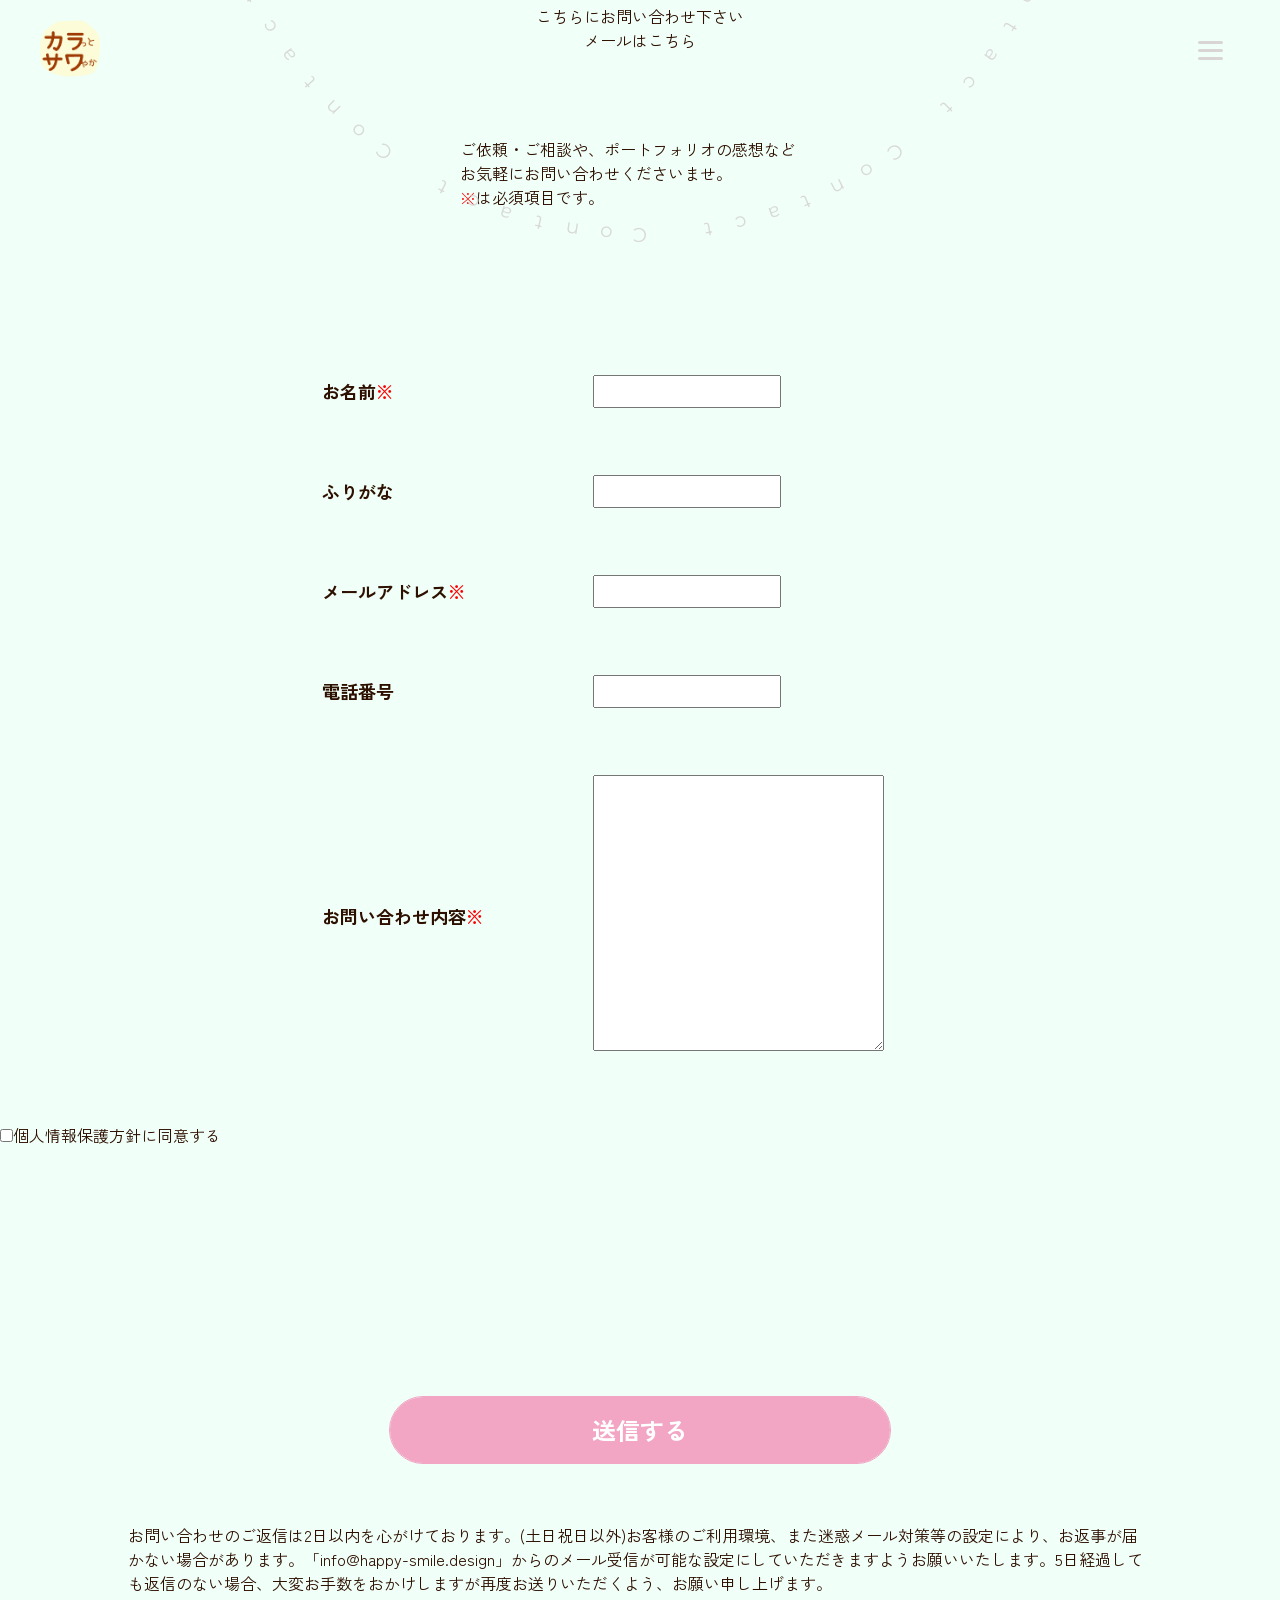
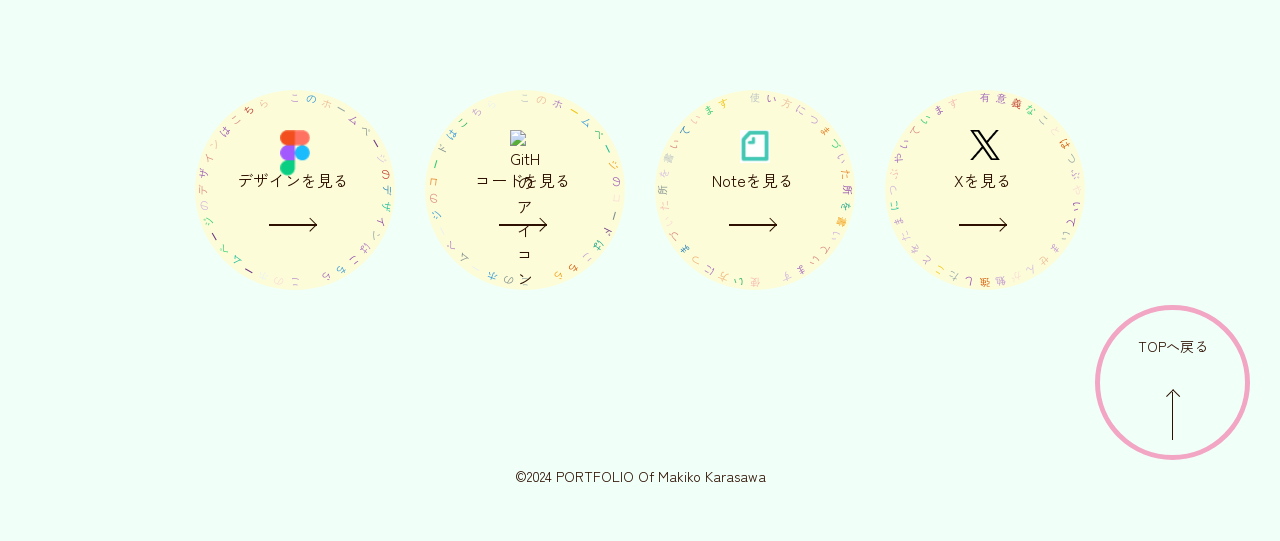
==== commit 4c04cb1e: "テーブル途中" ====
--- a/contact.html
+++ b/contact.html
@@ -38,7 +38,7 @@
           </ul>
           <ul class="sns_box">
               <li><a href="https://www.figma.com/design/JSQ4Nq4zP5Is8ugrbrzh61/2024%E3%83%9D%E3%83%BC%E3%83%88%E3%83%95%E3%82%A9%E3%83%AA%E3%82%AA?node-id=0-1&t=YRbKGX6xXvLd5fJF-1"><img src="assets/images/sns_figma.webp" alt="figma"></a></li>
-              <li><a href="https://github.com/makikooo/portfolio"><img src="assets/images/sns_github.webp" alt="GitHub"></a></li>
+              <li><a href="https://github.com/makikooo/portfolio2024"><img src="assets/images/sns_github.webp" alt="GitHub"></a></li>
               <li><a href="https://note.com/karattosawayaka"><img src="assets/images/sns_note.webp" alt="note"></a></li>
               <li><a href="https://x.com/MakikoWeb"><img src="assets/images/sns_x.webp" alt="x"></a></li>
           </ul>
--- a/assets/css/common.css
+++ b/assets/css/common.css
@@ -298,6 +298,10 @@
 }
 
 /* sns ボックス */
+.sec06_sns {
+  margin-top: 70px;
+}
+
 .sns_wrapper {
   display: flex;
   justify-content: center;
--- a/assets/css/style.css
+++ b/assets/css/style.css
@@ -180,7 +180,7 @@
   /* スライド */
   /* 横スクロール */
   /* 共通 */
-  /* https://liginc.co.jp/548232 */
+  /* https://qiita.com/k_watanabe_51/items/0d21d6560c10163a130f */
   /* 横スクロールセクション */
   /* sec04_works */
   /* sec05_contact */
@@ -428,194 +428,166 @@
   }
 }
 #home.main .sec02_can {
-  margin-top: 80px;
+  margin-top: 60px;
   text-align: center;
+  margin-bottom: 50px;
   overflow: hidden;
-  margin-bottom: 50px;
-}
-#home.main .side-scroll {
+}
+#home.main .sec02_can .container {
+  -webkit-clip-path: inset(0 0 50% 0);
+          clip-path: inset(0 0 50% 0);
   width: 100%;
-  padding: 0;
-  background-color: #1b1717;
-  display: flex;
-  justify-content: center;
-  align-items: center;
-}
-#home.main .side-scroll .side-scroll-container {
-  width: 90%;
-  max-width: 1400px;
-  margin: 0 auto;
-}
-#home.main .side-scroll .side-scroll-container .side-scroll-list-wrapper {
+  aspect-ratio: 2/1;
+  z-index: 10;
   position: relative;
-  width: 100%;
-  height: 700px;
-}
-#home.main .side-scroll .side-scroll-container .side-scroll-list-wrapper .side-scroll-list {
-  position: absolute;
-  top: 60px;
+}
+@media screen and (max-width: 1000px) {
+  #home.main .sec02_can .container {
+    -webkit-clip-path: inset(50% 0);
+            clip-path: inset(50% 0);
+  }
+}
+#home.main .side-scroll .wrapper {
+  overflow: hidden;
+  position: relative;
+  height: 100vh;
+}
+#home.main .side-scroll .container {
+  position: absolute;
+  top: 0;
   left: 0;
   display: flex;
-  gap: 0 60px;
-}
-#home.main .side-scroll .side-scroll-container .side-scroll-list-wrapper .side-scroll-list .side-scroll-item {
+  align-items: center;
+  height: 100%;
+}
+#home.main .side-scroll .section {
+  flex-shrink: 0;
   display: flex;
   align-items: center;
-  justify-content: center;
-  width: 300px;
-  height: 90vh;
-  background-color: #eeebdd;
-  color: #1b1717;
+  width: vh(1200);
+  height: 100%;
+  background-color: #F0FFF8;
+}
+@media screen and (min-height: 700px) {
+  #home.main .side-scroll .section {
+    width: 1200px;
+  }
+}
+#home.main .side-scroll .inner {
+  width: 100%;
+  height: 80%;
+  padding: vw(100) vh(100);
+}
+@media screen and (min-height: 700px) {
+  #home.main .side-scroll .inner {
+    padding: 100px;
+  }
+}
+#home.main .side-scroll .inner .side-scroll_item01 {
+  width: 80%;
+  height: 100%;
+  border-radius: 30% 70% 51% 49%/43% 30% 70% 57%;
+  background-color: #F5E1E1;
+}
+#home.main .side-scroll .inner .side-scroll_item02 {
+  width: 100%;
+  height: 90%;
+  border-radius: 51% 49% 51% 49%/37% 67% 33% 63%;
+  background-color: #FCFDD8;
+}
+#home.main .side-scroll .inner .side-scroll_item03 {
+  width: 90%;
+  height: 100%;
+  border-radius: 51% 49% 68% 32%/48% 43% 57% 52%;
+  background-color: #CCEAC7;
+}
+#home.main .side-scroll .inner .side-scroll_item04 {
+  width: 100%;
+  height: 100%;
+  border-radius: 30% 70% 51% 49%/43% 30% 70% 57%;
+  background-color: #E3DFF6;
+}
+#home.main .side-scroll .inner .side-scroll_item05 {
+  width: 90%;
+  height: 95%;
+  border-radius: 27% 73% 49% 51%/48% 30% 70% 52%;
+  background-color: #F8CFCF;
+}
+#home.main .side-scroll .inner .item_box {
+  display: flex;
+  justify-content: space-between;
+  align-items: center;
+  gap: 30px;
+  padding: 10%;
+}
+#home.main .side-scroll .inner .item_box .item_left {
+  width: 47%;
+  text-align: center;
+}
+#home.main .side-scroll .inner .item_box .item_left h3 {
+  font-size: 40px;
+}
+#home.main .side-scroll .inner .item_box .item_left p {
   font-size: 32px;
-  font-weight: 700;
-}
-#home.main .side-scroll .side-scroll-container .side-scroll-list-wrapper .side-scroll-list .side-scroll-item + .side-scroll-item {
-  margin-left: 60px;
-}
-#home.main .can_wrapper {
-  -o-object-fit: cover;
-     object-fit: cover;
-  margin: 10% auto;
-  width: 80vw;
-  height: 80%;
+}
+#home.main .side-scroll .inner .item_box .item_right {
+  width: 60%;
   display: flex;
-  justify-content: center;
+  flex-direction: column;
   align-items: center;
-  padding: 10%;
-  gap: 50px;
-}
-@media (width < 700px) {
-  #home.main .can_wrapper {
-    flex-direction: column;
-    gap: 10px;
-    padding: 0;
-  }
-}
-#home.main .can01 {
-  border-radius: 44% 56% 57% 43%/55% 59% 41% 45%;
-  background: #F5E1E1;
-}
-@media (width < 768px) {
-  #home.main .can01 {
-    border-radius: 20%;
-  }
-}
-#home.main .can02 {
-  border-radius: 39% 61% 52% 48%/54% 46% 54% 46%;
-  background: #FCFDD8;
-}
-@media (width < 768px) {
-  #home.main .can02 {
-    border-radius: 20%;
-  }
-}
-#home.main .can03 {
-  border-radius: 39% 61% 52% 48%/54% 46% 54% 46%;
-  background: #CCEAC7;
-}
-@media (width < 768px) {
-  #home.main .can03 {
-    border-radius: 20%;
-  }
-}
-#home.main .can04 {
-  border-radius: 39% 61% 52% 48%/54% 46% 54% 46%;
-  background: #E3DFF6;
-}
-@media (width < 768px) {
-  #home.main .can04 {
-    border-radius: 20%;
-  }
-}
-#home.main .can05 {
-  border-radius: 39% 61% 52% 48%/54% 46% 54% 46%;
-  background: #F8CFCF;
-}
-@media (width < 768px) {
-  #home.main .can05 {
-    border-radius: 20%;
-  }
-}
-#home.main .can_left {
-  width: 50%;
-  text-align: center;
-}
-#home.main .can_left h3 {
-  font-size: 64px;
-  font-family: var(--mont);
-  font-weight: bold;
-  margin-bottom: 30px;
-}
-@media (width < 1100px) {
-  #home.main .can_left h3 {
-    font-size: 45px;
-  }
-}
-@media (width < 700px) {
-  #home.main .can_left h3 {
-    margin: 20px auto 10px;
-  }
-}
-#home.main .can_left p {
-  font-size: 36px;
-  font-family: var(--mont);
-  font-weight: bold;
-  margin-top: 0;
-}
-@media (width < 1100px) {
-  #home.main .can_left p {
-    font-size: 20px;
-  }
-}
-#home.main .can_right {
-  text-align: center;
-}
-#home.main .can_right p {
-  font-size: 24px;
-  line-height: 40px;
+  justify-content: baseline;
+  gap: 20px;
+}
+#home.main .side-scroll .inner .item_box .item_right p {
   text-align: left;
-  width: 65%;
-  margin: 0 auto;
-}
-@media (width < 1100px) {
-  #home.main .can_right p {
-    font-size: 20px;
-    line-height: 150%;
-  }
-}
-@media (width < 700px) {
-  #home.main .can_right p {
-    font-size: 16px;
-    margin: 20px auto 40px;
-    width: 80%;
-  }
+  font-size: 16px;
 }
 #home.main .sec04_works {
   text-align: center;
   overflow: hidden;
-}
-#home.main .section_subtitle_works {
-  margin-bottom: 100px;
-}
-#home.main .works_img_wrapper {
-  width: 90%;
-  margin: 0 auto;
+  position: relative;
+}
+#home.main .sec04_works .container {
+  overflow: hidden;
+  -webkit-clip-path: inset(0 0 50% 0);
+          clip-path: inset(0 0 50% 0);
+  width: 100%;
+  aspect-ratio: 2/1;
+  z-index: 10;
+  position: relative;
+}
+@media screen and (max-width: 1000px) {
+  #home.main .sec04_works .container {
+    -webkit-clip-path: inset(50% 0);
+            clip-path: inset(50% 0);
+  }
+}
+#home.main .sec04_works .section_title_box {
+  position: absolute;
+  top: 250px;
+  left: 50%;
+  transform: translateX(-50%);
+}
+#home.main .sec04_works .section_subtitle_box {
+  position: absolute;
+  top: 330px;
+  left: 50%;
+  transform: translateX(-50%);
+}
+#home.main .sec04_works .sec04_flex_box {
+  z-index: 999999;
+  margin-top: -180px;
   display: flex;
+  flex-wrap: wrap;
+  gap: 20px;
   justify-content: space-around;
   align-items: center;
-  gap: 30px;
-  flex-wrap: wrap;
-  z-index: 99999;
-  position: relative;
-}
-#home.main .works_img_wrapper:last-of-type {
-  margin-top: 50px;
-}
-#home.main .to_works_more_button {
+}
+#home.main .sec04_works .to_works_more_button {
   margin-top: 100px;
 }
 @media (width < 768px) {
-  #home.main .to_works_more_button {
+  #home.main .sec04_works .to_works_more_button {
     margin-top: 45px;
     width: 80%;
   }
@@ -625,6 +597,7 @@
   overflow: hidden;
 }
 #home.main .parent {
+  margin-top: 70px;
   position: relative;
   display: inline-block;
 }
@@ -662,26 +635,43 @@
 #about {
   /* スキルテーブル */
 }
-#about .section_title_box {
+#about .sec01_about {
+  text-align: center;
+}
+#about .sec01_about .container {
+  -webkit-clip-path: inset(0 0 50% 0);
+          clip-path: inset(0 0 50% 0);
+  width: 100%;
+  aspect-ratio: 2/1;
+  z-index: 10;
+  position: relative;
+}
+@media screen and (max-width: 1000px) {
+  #about .sec01_about .container {
+    -webkit-clip-path: inset(50% 0);
+            clip-path: inset(50% 0);
+  }
+}
+#about .sec01_about .container .section_title_box {
   margin-top: -375px;
 }
 @media (width < 840px) {
-  #about .section_title_box {
+  #about .sec01_about .container .section_title_box {
     margin-top: -300px;
   }
 }
 @media (width < 620px) {
-  #about .section_title_box {
+  #about .sec01_about .container .section_title_box {
     margin-top: -250px;
   }
 }
 @media (width < 530px) {
-  #about .section_title_box {
+  #about .sec01_about .container .section_title_box {
     margin-top: -200px;
   }
 }
 @media (width < 430px) {
-  #about .section_title_box {
+  #about .sec01_about .container .section_title_box {
     margin-top: -150px;
   }
 }
@@ -777,11 +767,11 @@
 #about .sec02_about_me .career {
   position: absolute;
   top: 300px;
-  left: 20%;
+  left: 13%;
   z-index: 2;
   width: 630px;
   background-color: rgba(252, 253, 216, 0.5019607843);
-  padding: 28px 10% 40px 5%;
+  padding: 28px 10% 9% 5%;
   border-radius: 38% 62% 27% 41%/30% 25% 63% 64%;
 }
 @media (width < 1197px) {
@@ -931,7 +921,7 @@
   background-color: #CBFFE7;
   border-radius: 16% 24% 10% 10%;
 }
-@media (width < 1000px) {
+@media screen and (max-width: 1000px) {
   #about .sec03_skill .skill_box {
     width: 90%;
     margin: 0 auto 40px;
@@ -940,7 +930,7 @@
 }
 #about .sec03_skill .skill_box .skill_title {
   font-size: 24px;
-  font-family: var(--mont);
+  font-family: "Montserrat", sans-serif;
 }
 #about .sec03_skill .skill_box .skill_table {
   font-size: 18px;
@@ -953,46 +943,46 @@
     width: 100%;
   }
 }
-#about .sec03_skill .skill_box .skill_table .skill_table tr {
+#about .sec03_skill .skill_box .skill_table tbody .skill_table tr {
   height: 70px;
 }
-#about .sec03_skill .skill_box .skill_table .skill_table tr .skill_name {
+#about .sec03_skill .skill_box .skill_table tbody .skill_table tr .skill_name {
   width: 17%;
   height: 65px;
 }
 @media (width < 768px) {
-  #about .sec03_skill .skill_box .skill_table .skill_table tr .skill_name {
+  #about .sec03_skill .skill_box .skill_table tbody .skill_table tr .skill_name {
     display: block;
     width: 100%;
   }
 }
-#about .sec03_skill .skill_box .skill_table .skill_table tr .skill_graph {
+#about .sec03_skill .skill_box .skill_table tbody .skill_table tr .skill_graph {
   width: 76%;
   height: 65px;
 }
 @media (width < 768px) {
-  #about .sec03_skill .skill_box .skill_table .skill_table tr .skill_graph {
+  #about .sec03_skill .skill_box .skill_table tbody .skill_table tr .skill_graph {
     display: block;
     width: 100%;
   }
 }
-#about .sec03_skill .skill_box .skill_table .skill_table tr .skill_graph .white {
+#about .sec03_skill .skill_box .skill_table tbody .skill_table tr .skill_graph .white {
   background-color: #fff;
   height: 36px;
   width: 100%;
   border-radius: 50px;
 }
-#about .sec03_skill .skill_box .skill_table .skill_table tr .skill_graph .white .pink {
+#about .sec03_skill .skill_box .skill_table tbody .skill_table tr .skill_graph .white .pink {
   height: 36px;
   border-radius: 50px;
-  background-color: var(--pink);
-}
-#about .sec03_skill .skill_box .skill_table .skill_table tr .skill_graph .white .per80 {
+  background-color: #F2A6C4;
+}
+#about .sec03_skill .skill_box .skill_table tbody .skill_table tr .skill_graph .white .per80 {
   animation: per80 linear;
   animation-timeline: scroll();
 }
 @media (width < 768px) {
-  #about .sec03_skill .skill_box .skill_table .skill_table tr .skill_graph .white .per80 {
+  #about .sec03_skill .skill_box .skill_table tbody .skill_table tr .skill_graph .white .per80 {
     animation: none;
     width: 80%;
   }
@@ -1011,12 +1001,12 @@
     width: 80%;
   }
 }
-#about .sec03_skill .skill_box .skill_table .skill_table tr .skill_graph .white .per40 {
+#about .sec03_skill .skill_box .skill_table tbody .skill_table tr .skill_graph .white .per40 {
   animation: per40 linear;
   animation-timeline: scroll();
 }
 @media (width < 768px) {
-  #about .sec03_skill .skill_box .skill_table .skill_table tr .skill_graph .white .per40 {
+  #about .sec03_skill .skill_box .skill_table tbody .skill_table tr .skill_graph .white .per40 {
     animation: none;
     width: 40%;
   }
@@ -1035,12 +1025,12 @@
     width: 40%;
   }
 }
-#about .sec03_skill .skill_box .skill_table .skill_table tr .skill_graph .white .per20 {
+#about .sec03_skill .skill_box .skill_table tbody .skill_table tr .skill_graph .white .per20 {
   animation: per20 linear;
   animation-timeline: scroll();
 }
 @media (width < 768px) {
-  #about .sec03_skill .skill_box .skill_table .skill_table tr .skill_graph .white .per20 {
+  #about .sec03_skill .skill_box .skill_table tbody .skill_table tr .skill_graph .white .per20 {
     animation: none;
     width: 20%;
   }
@@ -1059,12 +1049,12 @@
     width: 20%;
   }
 }
-#about .sec03_skill .skill_box .skill_table .skill_table tr .skill_per {
+#about .sec03_skill .skill_box .skill_table tbody .skill_table tr .skill_per {
   width: 15%;
   height: 65px;
 }
 @media (width < 768px) {
-  #about .sec03_skill .skill_box .skill_table .skill_table tr .skill_per {
+  #about .sec03_skill .skill_box .skill_table tbody .skill_table tr .skill_per {
     display: block;
     width: 100%;
   }
@@ -1167,14 +1157,14 @@
     margin: 0 auto;
     font-size: 18px;
   }
-  #contact .sec03_contact .contact_table .contact_table tbody .contact_tr .contact_td input[type=checkbox] {
+  #contact .sec03_contact .contact_table .contact_table tbody .contact_tr .contact_td .checkbox_box input[type=checkbox] {
     width: 40px;
   }
 }
-#contact .sec03_contact .contact_table .button {
+#contact .sec03_contact .button {
   border: none;
 }
-#contact .sec03_contact .contact_table .send_text {
+#contact .sec03_contact .send_text {
   width: 80%;
   margin: 20px auto 95px;
 }
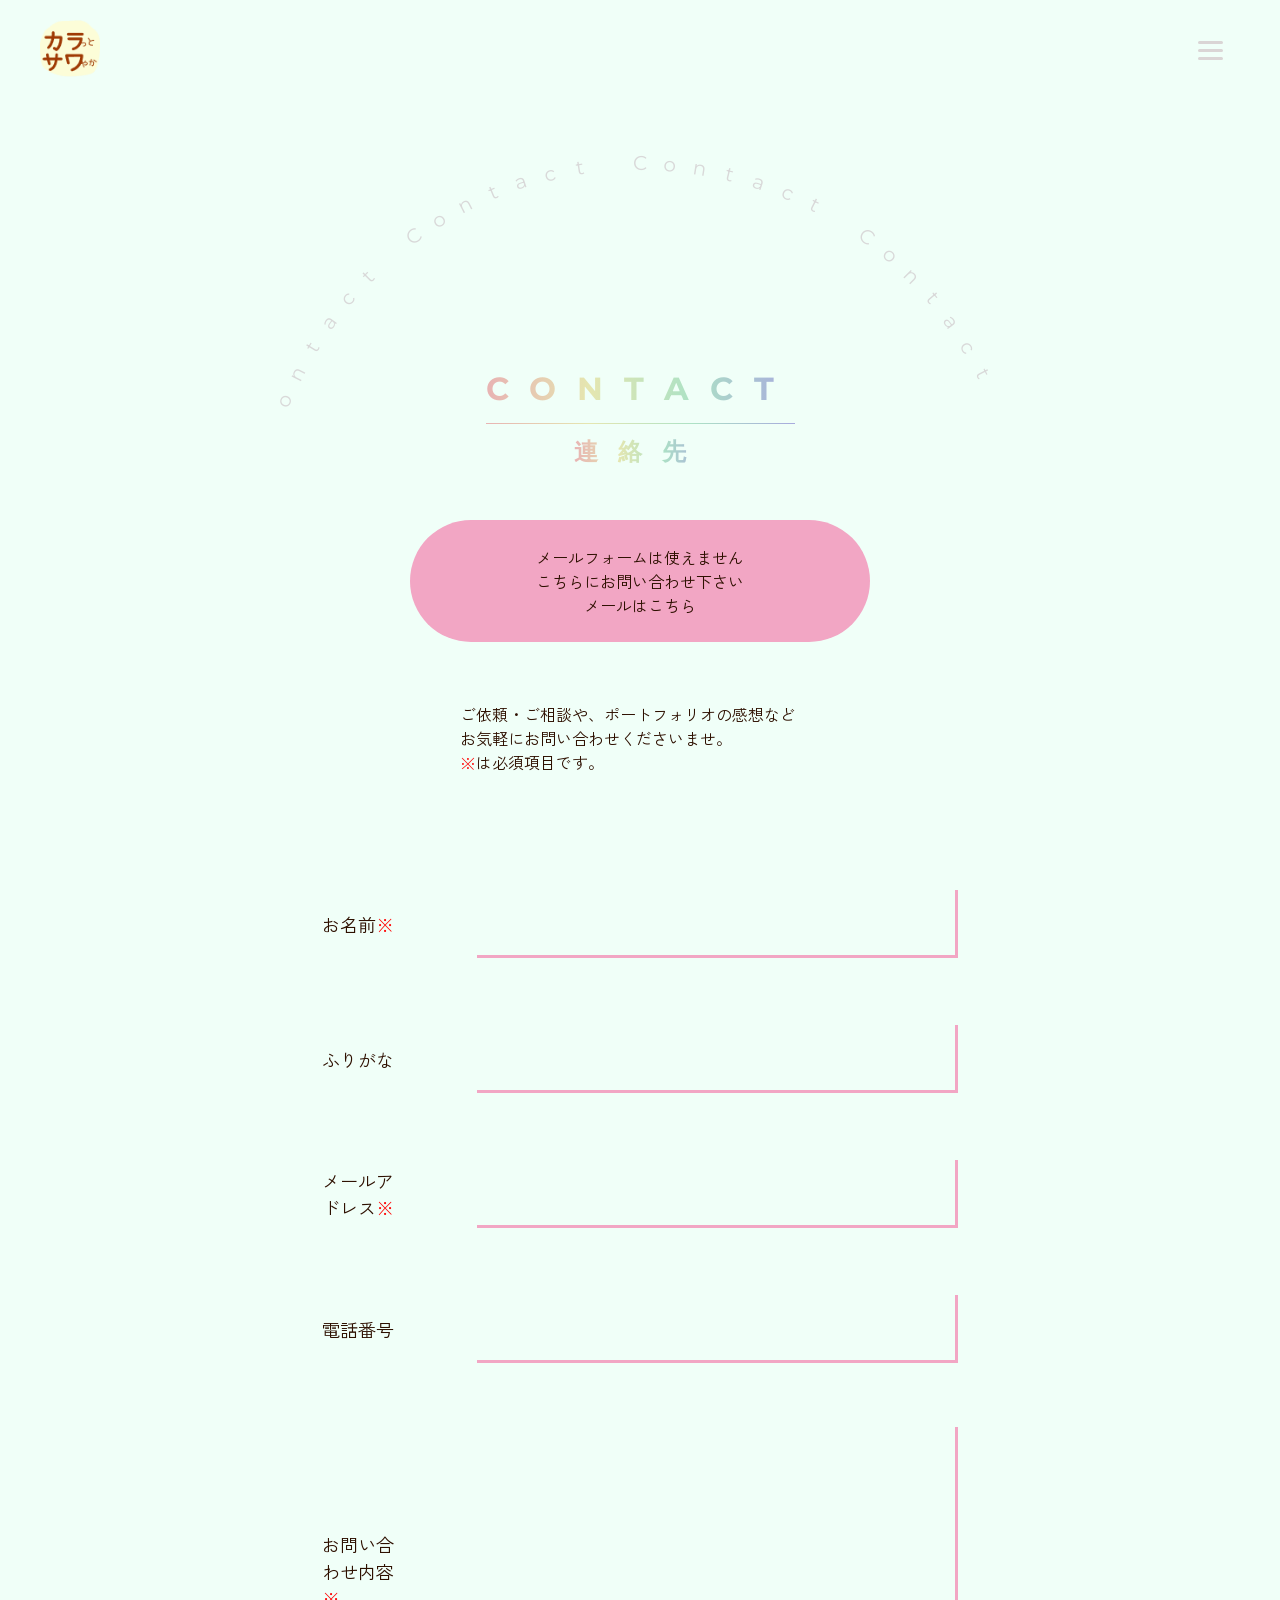
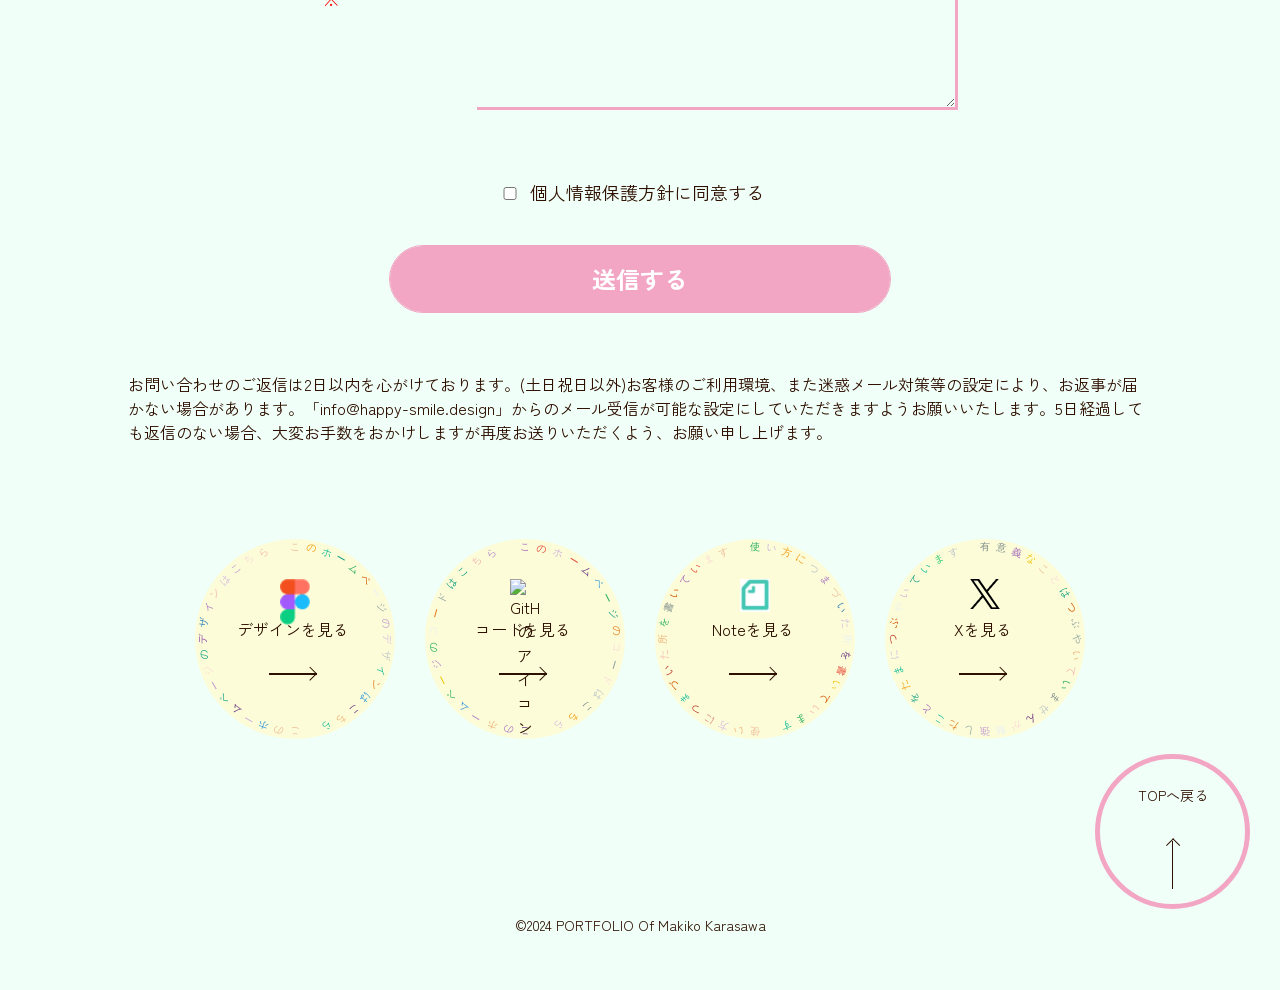
==== commit d038c1e4: "レスポンシブ確認前" ====
--- a/contact.html
+++ b/contact.html
@@ -54,7 +54,7 @@
             <div class="section_title_box">
                 <h2 class="section_title">CONTACT</h2>
             </div>
-            <div>
+            <div class="section_subtitle_box">
                 <h3 class="section_subtitle">連絡先</h3>
             </div>
         </section>
--- a/assets/css/style.css
+++ b/assets/css/style.css
@@ -447,6 +447,32 @@
             clip-path: inset(50% 0);
   }
 }
+#home.main .sec02_can .section_title_box {
+  margin-top: -375px;
+}
+@media (width < 840px) {
+  #home.main .sec02_can .section_title_box {
+    margin-top: -300px;
+  }
+}
+@media (width < 620px) {
+  #home.main .sec02_can .section_title_box {
+    margin-top: -250px;
+  }
+}
+@media (width < 530px) {
+  #home.main .sec02_can .section_title_box {
+    margin-top: -200px;
+  }
+}
+@media (width < 430px) {
+  #home.main .sec02_can .section_title_box {
+    margin-top: -150px;
+  }
+}
+#home.main .sec02_can .section_title_box .section_title {
+  letter-spacing: 0.2em;
+}
 #home.main .side-scroll .wrapper {
   overflow: hidden;
   position: relative;
@@ -576,12 +602,15 @@
 }
 #home.main .sec04_works .sec04_flex_box {
   z-index: 999999;
-  margin-top: -180px;
+  width: 80%;
+  margin: -180px auto 0;
   display: flex;
   flex-wrap: wrap;
   gap: 20px;
-  justify-content: space-around;
   align-items: center;
+}
+#home.main .sec04_works .sec04_flex_box .work_link {
+  width: 32%;
 }
 #home.main .sec04_works .to_works_more_button {
   margin-top: 100px;
@@ -594,14 +623,50 @@
 }
 #home.main .sec05_contact {
   text-align: center;
-  overflow: hidden;
-}
-#home.main .parent {
+}
+#home.main .sec05_contact .container {
+  -webkit-clip-path: inset(0 0 50% 0);
+          clip-path: inset(0 0 50% 0);
+  width: 100%;
+  aspect-ratio: 2/1;
+  z-index: 10;
+  position: relative;
+}
+@media screen and (max-width: 1000px) {
+  #home.main .sec05_contact .container {
+    -webkit-clip-path: inset(50% 0);
+            clip-path: inset(50% 0);
+  }
+}
+#home.main .sec05_contact .section_title_box {
+  margin-top: -375px;
+}
+@media (width < 840px) {
+  #home.main .sec05_contact .section_title_box {
+    margin-top: -300px;
+  }
+}
+@media (width < 620px) {
+  #home.main .sec05_contact .section_title_box {
+    margin-top: -250px;
+  }
+}
+@media (width < 530px) {
+  #home.main .sec05_contact .section_title_box {
+    margin-top: -200px;
+  }
+}
+@media (width < 430px) {
+  #home.main .sec05_contact .section_title_box {
+    margin-top: -150px;
+  }
+}
+#home.main .sec05_contact .parent {
   margin-top: 70px;
   position: relative;
   display: inline-block;
 }
-#home.main .parent::before {
+#home.main .sec05_contact .parent::before {
   position: absolute;
   left: -2em;
   top: 0;
@@ -612,7 +677,7 @@
   border-radius: 3px;
   transform: rotate(-30deg);
 }
-#home.main .parent::after {
+#home.main .sec05_contact .parent::after {
   position: absolute;
   right: -2em;
   top: 0;
@@ -623,11 +688,11 @@
   border-radius: 3px;
   transform: rotate(30deg);
 }
-#home.main .to_contact_button {
+#home.main .sec05_contact .to_contact_button {
   margin-top: 20px;
 }
 @media (width < 768px) {
-  #home.main .to_contact_button {
+  #home.main .sec05_contact .to_contact_button {
     width: 80%;
   }
 }
@@ -636,6 +701,7 @@
   /* スキルテーブル */
 }
 #about .sec01_about {
+  position: relative;
   text-align: center;
 }
 #about .sec01_about .container {
@@ -652,26 +718,26 @@
             clip-path: inset(50% 0);
   }
 }
-#about .sec01_about .container .section_title_box {
+#about .sec01_about .section_title_box {
   margin-top: -375px;
 }
 @media (width < 840px) {
-  #about .sec01_about .container .section_title_box {
+  #about .sec01_about .section_title_box {
     margin-top: -300px;
   }
 }
 @media (width < 620px) {
-  #about .sec01_about .container .section_title_box {
+  #about .sec01_about .section_title_box {
     margin-top: -250px;
   }
 }
 @media (width < 530px) {
-  #about .sec01_about .container .section_title_box {
+  #about .sec01_about .section_title_box {
     margin-top: -200px;
   }
 }
 @media (width < 430px) {
-  #about .sec01_about .container .section_title_box {
+  #about .sec01_about .section_title_box {
     margin-top: -150px;
   }
 }
@@ -931,8 +997,11 @@
 #about .sec03_skill .skill_box .skill_title {
   font-size: 24px;
   font-family: "Montserrat", sans-serif;
+  text-align: center;
+  margin-bottom: 30px;
 }
 #about .sec03_skill .skill_box .skill_table {
+  width: 100%;
   font-size: 18px;
   font-weight: normal;
   border-spacing: 30px 0;
@@ -943,46 +1012,56 @@
     width: 100%;
   }
 }
-#about .sec03_skill .skill_box .skill_table tbody .skill_table tr {
+#about .sec03_skill .skill_box .skill_table tbody tr {
   height: 70px;
 }
-#about .sec03_skill .skill_box .skill_table tbody .skill_table tr .skill_name {
+#about .sec03_skill .skill_box .skill_table tbody tr .skill_name {
   width: 17%;
   height: 65px;
 }
 @media (width < 768px) {
-  #about .sec03_skill .skill_box .skill_table tbody .skill_table tr .skill_name {
+  #about .sec03_skill .skill_box .skill_table tbody tr .skill_name {
     display: block;
     width: 100%;
   }
 }
-#about .sec03_skill .skill_box .skill_table tbody .skill_table tr .skill_graph {
-  width: 76%;
+#about .sec03_skill .skill_box .skill_table tbody tr .skill_per {
+  width: 8%;
   height: 65px;
 }
 @media (width < 768px) {
-  #about .sec03_skill .skill_box .skill_table tbody .skill_table tr .skill_graph {
+  #about .sec03_skill .skill_box .skill_table tbody tr .skill_per {
     display: block;
     width: 100%;
   }
 }
-#about .sec03_skill .skill_box .skill_table tbody .skill_table tr .skill_graph .white {
+#about .sec03_skill .skill_box .skill_table tbody tr .skill_graph {
+  width: 100%;
+  height: 65px;
+}
+@media (width < 768px) {
+  #about .sec03_skill .skill_box .skill_table tbody tr .skill_graph {
+    display: block;
+    width: 100%;
+  }
+}
+#about .sec03_skill .skill_box .skill_table tbody tr .skill_graph .white {
   background-color: #fff;
   height: 36px;
   width: 100%;
   border-radius: 50px;
 }
-#about .sec03_skill .skill_box .skill_table tbody .skill_table tr .skill_graph .white .pink {
+#about .sec03_skill .skill_box .skill_table tbody tr .skill_graph .white .pink {
   height: 36px;
   border-radius: 50px;
   background-color: #F2A6C4;
 }
-#about .sec03_skill .skill_box .skill_table tbody .skill_table tr .skill_graph .white .per80 {
+#about .sec03_skill .skill_box .skill_table tbody tr .skill_graph .white .per80 {
   animation: per80 linear;
   animation-timeline: scroll();
 }
 @media (width < 768px) {
-  #about .sec03_skill .skill_box .skill_table tbody .skill_table tr .skill_graph .white .per80 {
+  #about .sec03_skill .skill_box .skill_table tbody tr .skill_graph .white .per80 {
     animation: none;
     width: 80%;
   }
@@ -1001,12 +1080,12 @@
     width: 80%;
   }
 }
-#about .sec03_skill .skill_box .skill_table tbody .skill_table tr .skill_graph .white .per40 {
+#about .sec03_skill .skill_box .skill_table tbody tr .skill_graph .white .per40 {
   animation: per40 linear;
   animation-timeline: scroll();
 }
 @media (width < 768px) {
-  #about .sec03_skill .skill_box .skill_table tbody .skill_table tr .skill_graph .white .per40 {
+  #about .sec03_skill .skill_box .skill_table tbody tr .skill_graph .white .per40 {
     animation: none;
     width: 40%;
   }
@@ -1025,12 +1104,12 @@
     width: 40%;
   }
 }
-#about .sec03_skill .skill_box .skill_table tbody .skill_table tr .skill_graph .white .per20 {
+#about .sec03_skill .skill_box .skill_table tbody tr .skill_graph .white .per20 {
   animation: per20 linear;
   animation-timeline: scroll();
 }
 @media (width < 768px) {
-  #about .sec03_skill .skill_box .skill_table tbody .skill_table tr .skill_graph .white .per20 {
+  #about .sec03_skill .skill_box .skill_table tbody tr .skill_graph .white .per20 {
     animation: none;
     width: 20%;
   }
@@ -1049,24 +1128,50 @@
     width: 20%;
   }
 }
-#about .sec03_skill .skill_box .skill_table tbody .skill_table tr .skill_per {
-  width: 15%;
-  height: 65px;
-}
-@media (width < 768px) {
-  #about .sec03_skill .skill_box .skill_table tbody .skill_table tr .skill_per {
-    display: block;
-    width: 100%;
-  }
+#about .sec04_sns .to_contact_button {
+  margin-top: 70px;
 }
 
-#contact .section_title_box {
-  margin-top: -300px;
-}
-@media (width < 1000px) {
-  #contact .section_title_box {
-    margin-top: -480px;
-  }
+#contact .sec01_about .container {
+  -webkit-clip-path: inset(0 0 50% 0);
+          clip-path: inset(0 0 50% 0);
+  width: 100%;
+  aspect-ratio: 2/1;
+  z-index: 10;
+  position: relative;
+}
+@media screen and (max-width: 1000px) {
+  #contact .sec01_about .container {
+    -webkit-clip-path: inset(50% 0);
+            clip-path: inset(50% 0);
+  }
+}
+#contact .sec01_about .section_title_box {
+  text-align: center;
+  margin-top: -375px;
+}
+@media (width < 840px) {
+  #contact .sec01_about .section_title_box {
+    margin-top: -300px;
+  }
+}
+@media (width < 620px) {
+  #contact .sec01_about .section_title_box {
+    margin-top: -250px;
+  }
+}
+@media (width < 530px) {
+  #contact .sec01_about .section_title_box {
+    margin-top: -200px;
+  }
+}
+@media (width < 430px) {
+  #contact .sec01_about .section_title_box {
+    margin-top: -150px;
+  }
+}
+#contact .sec01_about .section_subtitle_box {
+  text-align: center;
 }
 #contact .sec02_cannot {
   width: 90%;
@@ -1075,17 +1180,17 @@
 #contact .sec02_cannot .cannot_box {
   width: 40%;
   margin: 0 auto;
-  background: var(--pink);
+  background: #F2A6C4;
   text-align: center;
   padding: 25px 100px;
   border-radius: 65px;
 }
-@media (width < 1000px) {
+@media screen and (max-width: 1000px) {
   #contact .sec02_cannot .cannot_box {
     width: 60%;
   }
 }
-@media (width < 768px) {
+@media screen and (max-width: 768px) {
   #contact .sec02_cannot .cannot_box {
     padding: 15px 50px;
   }
@@ -1097,7 +1202,7 @@
 }
 #contact .sec02_cannot .contact_text {
   width: 360px;
-  margin: 60px auto 100px;
+  margin: 60px auto 20px;
 }
 #contact .sec03_contact .contact_table {
   width: 60%;
@@ -1112,70 +1217,103 @@
     width: 90%;
   }
 }
-@media (width < 1000px) and (width < 500px) {
-  #contact .sec03_contact .contact_table .contact_table tbody .contact_tr {
+@media (width < 500px) {
+  #contact .sec03_contact .contact_table tbody .contact_tr {
     width: 100%;
   }
 }
-@media (width < 1000px) {
-  #contact .sec03_contact .contact_table .contact_table tbody .contact_tr .contact_th {
-    width: 15%;
-    font-weight: normal;
-  }
-}
-@media (width < 1000px) and (width < 768px) {
-  #contact .sec03_contact .contact_table .contact_table tbody .contact_tr .contact_th {
+#contact .sec03_contact .contact_table tbody .contact_tr .contact_th {
+  width: 15%;
+  font-weight: normal;
+}
+@media (width < 768px) {
+  #contact .sec03_contact .contact_table tbody .contact_tr .contact_th {
     display: block;
     width: 100%;
   }
 }
-@media (width < 1000px) {
-  #contact .sec03_contact .contact_table .contact_table tbody .contact_tr .contact_td {
-    width: 80%;
-    height: 70px;
-  }
-}
-@media (width < 1000px) and (width < 768px) {
-  #contact .sec03_contact .contact_table .contact_table tbody .contact_tr .contact_td {
+#contact .sec03_contact .contact_table tbody .contact_tr .contact_td {
+  width: 80%;
+  height: 70px;
+}
+@media (width < 768px) {
+  #contact .sec03_contact .contact_table tbody .contact_tr .contact_td {
     display: block;
     width: 100%;
   }
 }
-@media (width < 1000px) {
-  #contact .sec03_contact .contact_table .contact_table tbody .contact_tr .contact_td input,
-  #contact .sec03_contact .contact_table .contact_table tbody .contact_tr .contact_td textarea {
-    width: 100%;
-    height: 100%;
-    background: var(--bg-color);
-    border: 3px solid var(--pink);
-    border-left: none;
-    border-top: none;
-    font-size: 18px;
-  }
-  #contact .sec03_contact .contact_table .contact_table tbody .contact_tr .contact_td .checkbox_box {
-    width: 300px;
-    margin: 0 auto;
-    font-size: 18px;
-  }
-  #contact .sec03_contact .contact_table .contact_table tbody .contact_tr .contact_td .checkbox_box input[type=checkbox] {
-    width: 40px;
-  }
+#contact .sec03_contact .contact_table tbody .contact_tr .contact_td input,
+#contact .sec03_contact .contact_table tbody .contact_tr .contact_td textarea {
+  width: 100%;
+  height: 100%;
+  background: #F0FFF8;
+  border: 3px solid #F2A6C4;
+  border-left: none;
+  border-top: none;
+  font-size: 18px;
+}
+#contact .sec03_contact .checkbox_box {
+  width: 300px;
+  margin: 0 auto;
+  font-size: 18px;
+}
+#contact .sec03_contact .checkbox_box input[type=checkbox] {
+  width: 40px;
 }
 #contact .sec03_contact .button {
   border: none;
+  margin-top: 40px;
 }
 #contact .sec03_contact .send_text {
   width: 80%;
   margin: 20px auto 95px;
 }
 
-#works {
-  /* https://blog.raizzenet.com/mouse-hover-caption-effects-in-css/#i-sample2 */
+#works .sec01_about .container {
+  -webkit-clip-path: inset(0 0 50% 0);
+          clip-path: inset(0 0 50% 0);
+  width: 100%;
+  aspect-ratio: 2/1;
+  z-index: 10;
+  position: relative;
+}
+@media screen and (max-width: 1000px) {
+  #works .sec01_about .container {
+    -webkit-clip-path: inset(50% 0);
+            clip-path: inset(50% 0);
+  }
+}
+#works .sec01_about .section_title_box {
+  text-align: center;
+  margin-top: -375px;
+}
+@media (width < 840px) {
+  #works .sec01_about .section_title_box {
+    margin-top: -300px;
+  }
+}
+@media (width < 620px) {
+  #works .sec01_about .section_title_box {
+    margin-top: -250px;
+  }
+}
+@media (width < 530px) {
+  #works .sec01_about .section_title_box {
+    margin-top: -200px;
+  }
+}
+@media (width < 430px) {
+  #works .sec01_about .section_title_box {
+    margin-top: -150px;
+  }
+}
+#works .sec01_about .section_subtitle_box {
+  text-align: center;
 }
 #works .sec02_works_links {
   margin-top: 70px;
 }
-#works .works_links_wrapper {
+#works .sec02_works_links .works_links_wrapper {
   width: 90%;
   margin: 0 auto 80px;
   display: flex;
@@ -1183,18 +1321,19 @@
   justify-content: space-around;
   align-items: center;
   gap: 20px;
-}
-#works .works_link {
+  /* https://blog.raizzenet.com/mouse-hover-caption-effects-in-css/#i-sample2 */
+}
+#works .sec02_works_links .works_links_wrapper .works_link {
   display: block;
   position: relative;
   border-radius: 20px;
   width: 300px;
 }
-#works .link_img {
+#works .sec02_works_links .works_links_wrapper .works_link .link_img {
   display: block;
   width: 100%;
 }
-#works .mask {
+#works .sec02_works_links .works_links_wrapper .mask {
   position: absolute;
   width: 100%;
   height: 100%;
@@ -1210,11 +1349,11 @@
   transition: all 0.6s ease;
   text-align: center;
 }
-#works .works_link:hover .mask {
+#works .sec02_works_links .works_links_wrapper .works_link:hover .mask {
   opacity: 0.9; /* マスクを表示する */
   padding-top: 10px; /* ホバーで下にずらす */
 }
-#works .caption {
+#works .sec02_works_links .works_links_wrapper .works_link:hover .mask .caption {
   font-size: 130%;
 }
 #works .to_contact_button {
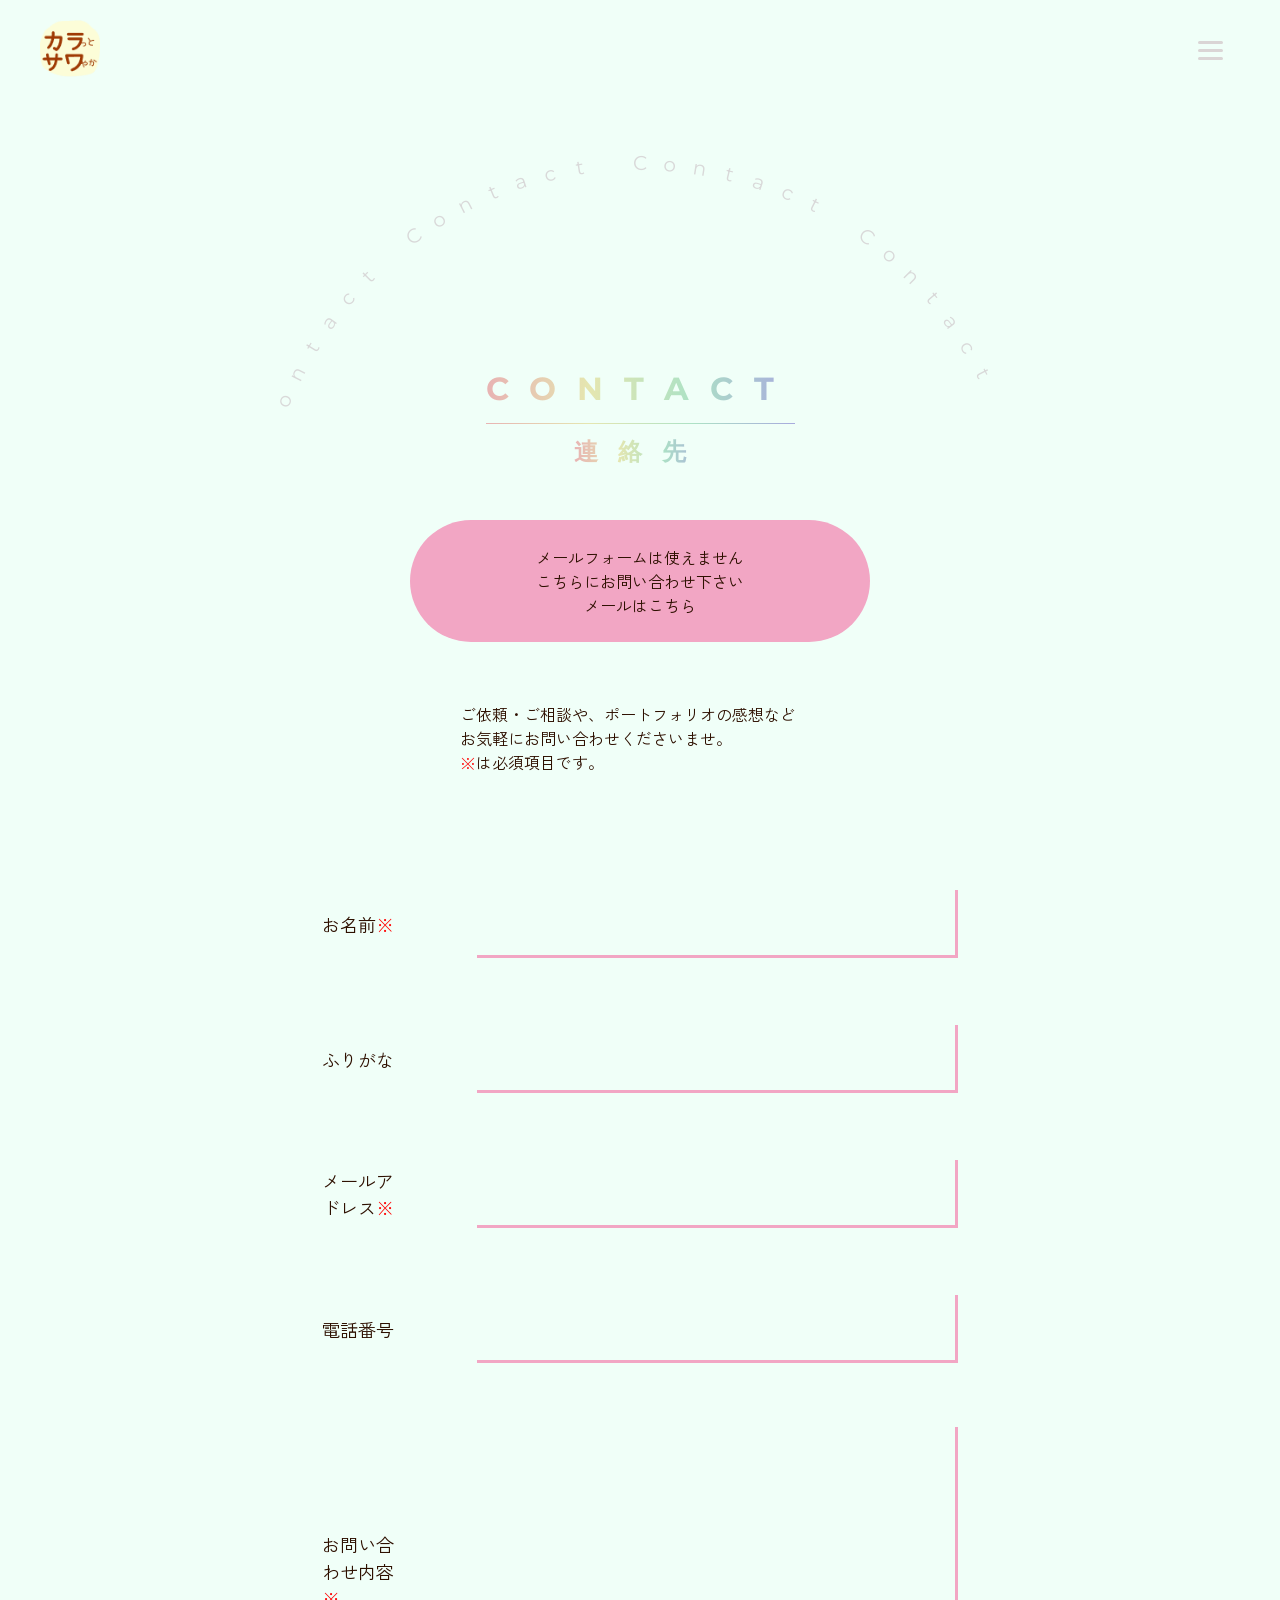
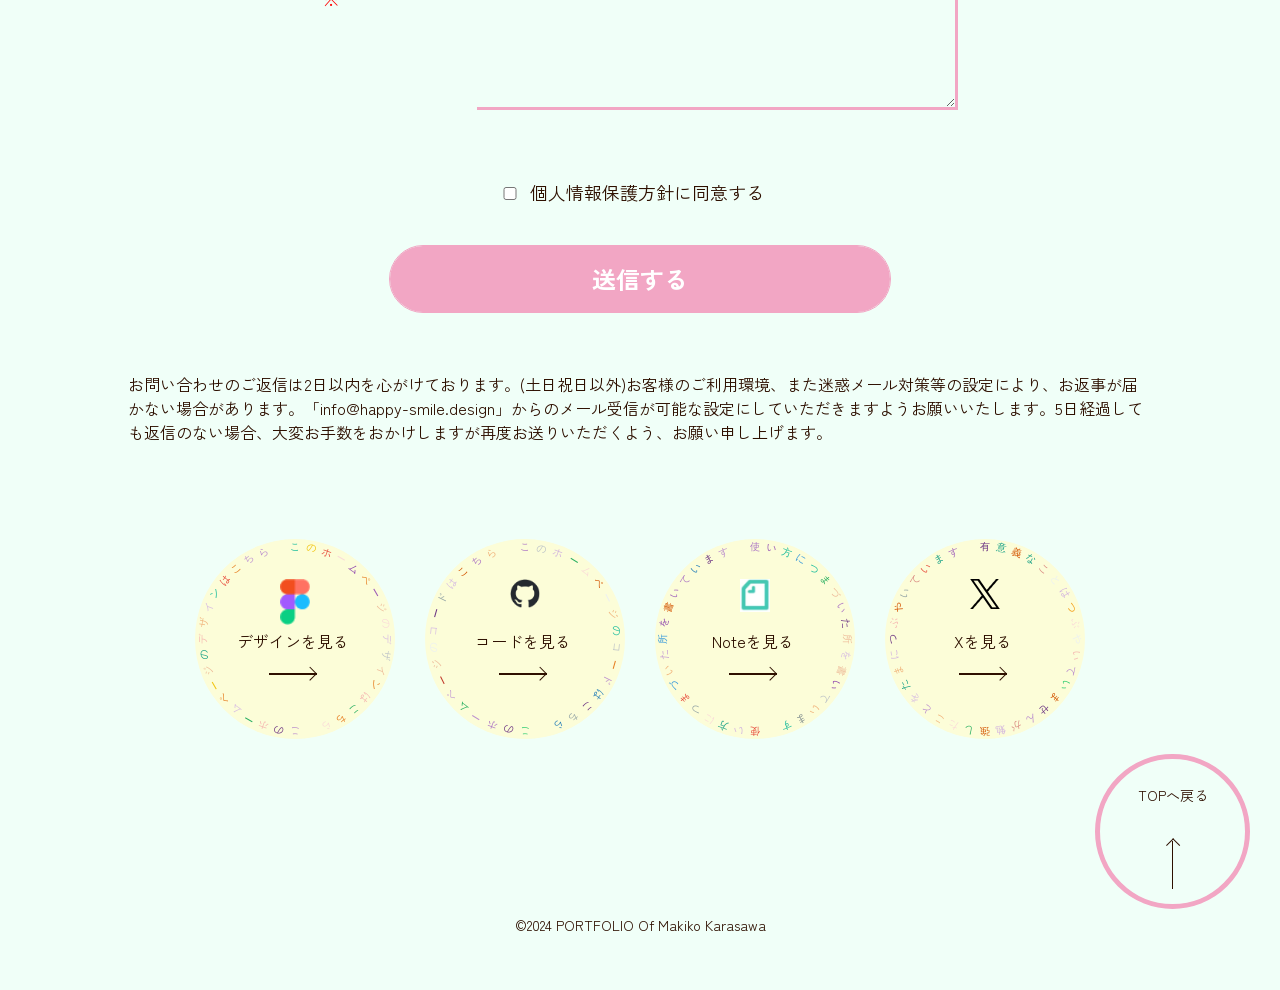
==== commit 3fb814a5: "up load" ====
--- a/contact.html
+++ b/contact.html
@@ -112,7 +112,7 @@
                 </a>
                 <a class="github_wrapper" href="https://github.com/makikooo/portfolio">
                     <p id="circular-text6">このホームページのコードはこちら このホームページのコードはこちら</p>
-                    <img class="figma_icon" src="assets/images/sns_GitHub_big.webp" alt="GitHubのアイコン">
+                    <img class="figma_icon" src="assets/images/sns_github_big.webp" alt="GitHubのアイコン">
                     <p class="to_design">コードを見る</p>
                     <span class="dli-arrow-right"></span>
                 </a>
--- a/assets/css/common.css
+++ b/assets/css/common.css
@@ -304,9 +304,11 @@
 
 .sns_wrapper {
   display: flex;
+  align-items: center;
   justify-content: center;
-  align-items: center;
   flex-wrap: wrap;
+  margin: 0 auto;
+  width: 90%;
   gap: 30px;
   z-index: 9990;
   position: relative;
@@ -352,7 +354,7 @@
 
 .to_design {
   position: absolute;
-  top: 39%;
+  top: 45%;
   left: 49%;
   width: 112px;
   transform: translate(-50%);
@@ -360,7 +362,7 @@
 @media (width < 768px) {
   .to_design {
     font-size: 14px;
-    top: 31%;
+    top: 45%;
   }
 }
 
--- a/assets/css/style.css
+++ b/assets/css/style.css
@@ -5,11 +5,11 @@
   width: 100vw;
   height: 100vh;
 }
-.mv .mv img {
+.mv img {
   width: 150px;
 }
-@media (width < 660px) {
-  .mv .mv img {
+@media screen and (max-width: 768px) {
+  .mv img {
     width: 100px;
   }
 }
@@ -50,11 +50,21 @@
   left: 0%;
   animation: mv_move_second 2s ease-in-out, opacity 2s ease-in-out;
 }
+@media screen and (max-width: 768px) {
+  .mv .mv3 {
+    display: none;
+  }
+}
 .mv .mv4 {
   position: absolute;
   top: 35%;
   right: 0%;
   animation: mv_move_second 2s ease-in-out, opacity 2s ease-in-out;
+}
+@media screen and (max-width: 768px) {
+  .mv .mv4 {
+    display: none;
+  }
 }
 @keyframes mv_move_second {
   0% {
@@ -490,7 +500,7 @@
   flex-shrink: 0;
   display: flex;
   align-items: center;
-  width: vh(1200);
+  width: 110vw;
   height: 100%;
   background-color: #F0FFF8;
 }
@@ -502,7 +512,7 @@
 #home.main .side-scroll .inner {
   width: 100%;
   height: 80%;
-  padding: vw(100) vh(100);
+  padding: 60px;
 }
 @media screen and (min-height: 700px) {
   #home.main .side-scroll .inner {
@@ -600,14 +610,25 @@
   left: 50%;
   transform: translateX(-50%);
 }
+@media screen and (max-width: 768px) {
+  #home.main .sec04_works .section_subtitle_box {
+    top: 290px;
+  }
+}
 #home.main .sec04_works .sec04_flex_box {
   z-index: 999999;
   width: 80%;
-  margin: -180px auto 0;
+  margin: -90px auto 0;
   display: flex;
   flex-wrap: wrap;
   gap: 20px;
   align-items: center;
+  justify-content: center;
+}
+@media screen and (max-width: 768px) {
+  #home.main .sec04_works .sec04_flex_box {
+    margin-top: 0;
+  }
 }
 #home.main .sec04_works .sec04_flex_box .work_link {
   width: 32%;
@@ -817,7 +838,7 @@
 }
 @media (width < 700px) {
   #about .sec02_about_me .about_me_text {
-    width: 80%;
+    width: 100%;
     padding-left: 80px;
   }
 }
@@ -837,7 +858,7 @@
   z-index: 2;
   width: 630px;
   background-color: rgba(252, 253, 216, 0.5019607843);
-  padding: 28px 10% 9% 5%;
+  padding: 50px 25% 5% 5%;
   border-radius: 38% 62% 27% 41%/30% 25% 63% 64%;
 }
 @media (width < 1197px) {
@@ -850,7 +871,7 @@
   #about .sec02_about_me .career {
     left: 1%;
     width: 460px;
-    padding-left: 7%;
+    padding: 7%;
   }
 }
 @media (width < 800px) {
@@ -1212,9 +1233,9 @@
   border-collapse: separate;
   font-size: 18px;
 }
-@media (width < 1000px) {
-  #contact .sec03_contact .contact_table .contact_table {
-    width: 90%;
+@media screen and (max-width: 1000px) {
+  #contact .sec03_contact .contact_table {
+    width: 96%;
   }
 }
 @media (width < 500px) {
@@ -1320,20 +1341,25 @@
   flex-wrap: wrap;
   justify-content: space-around;
   align-items: center;
-  gap: 20px;
-  /* https://blog.raizzenet.com/mouse-hover-caption-effects-in-css/#i-sample2 */
-}
-#works .sec02_works_links .works_links_wrapper .works_link {
+  gap: 40px 20px;
+}
+#works .sec02_works_links .works_links_wrapper .work_link_box .link_title {
+  margin-bottom: 15px;
+  font-weight: 500;
+}
+#works .sec02_works_links .works_links_wrapper .work_link_box .works_link {
   display: block;
   position: relative;
   border-radius: 20px;
   width: 300px;
-}
-#works .sec02_works_links .works_links_wrapper .works_link .link_img {
+  margin-bottom: 10px;
+  /* https://blog.raizzenet.com/mouse-hover-caption-effects-in-css/#i-sample2 */
+}
+#works .sec02_works_links .works_links_wrapper .work_link_box .works_link .link_img {
   display: block;
   width: 100%;
 }
-#works .sec02_works_links .works_links_wrapper .mask {
+#works .sec02_works_links .works_links_wrapper .work_link_box .works_link .mask {
   position: absolute;
   width: 100%;
   height: 100%;
@@ -1347,15 +1373,182 @@
   background: linear-gradient(#FCFDD8, #E8B3B3);
   border-radius: 20px;
   transition: all 0.6s ease;
-  text-align: center;
-}
-#works .sec02_works_links .works_links_wrapper .works_link:hover .mask {
+}
+#works .sec02_works_links .works_links_wrapper .work_link_box .works_link:hover .mask {
   opacity: 0.9; /* マスクを表示する */
   padding-top: 10px; /* ホバーで下にずらす */
 }
-#works .sec02_works_links .works_links_wrapper .works_link:hover .mask .caption {
+#works .sec02_works_links .works_links_wrapper .work_link_box .works_link:hover .mask .caption {
   font-size: 130%;
+}
+#works .sec02_works_links .works_links_wrapper .work_link_box .go_to_page_flex {
+  display: flex;
+  justify-content: space-between;
+  align-items: center;
+  gap: 5px;
+}
+#works .sec02_works_links .works_links_wrapper .work_link_box .go_to_page_flex .to_introduce,
+#works .sec02_works_links .works_links_wrapper .work_link_box .go_to_page_flex .to_site {
+  width: 50%;
+  font-size: 15px;
+  text-align: center;
+  display: block;
+  padding: 5px;
+  background-color: #FCFDD8;
+  border: 1px solid #2E1000;
+  border-radius: 20px;
+}
+#works .sec02_works_links .works_links_wrapper .work_link_box .go_to_page_center {
+  display: flex;
+  align-items: center;
+  justify-content: center;
+}
+#works .sec02_works_links .works_links_wrapper .work_link_box .go_to_page_center .to_site {
+  width: 80%;
+  font-size: 15px;
+  text-align: center;
+  display: block;
+  padding: 5px;
+  background-color: #FCFDD8;
+  border: 1px solid #2E1000;
+  border-radius: 20px;
 }
 #works .to_contact_button {
   margin-top: 70px;
+}
+
+#about_sle {
+  width: 80%;
+  margin: 0 auto;
+}
+#about_sle .sec01_title {
+  text-align: center;
+}
+#about_sle .sec02_introduce .sec02_flex {
+  margin-top: 50px;
+  margin-bottom: 80px;
+  display: flex;
+  justify-content: space-between;
+  align-items: start;
+}
+@media screen and (max-width: 768px) {
+  #about_sle .sec02_introduce .sec02_flex {
+    flex-direction: column;
+    margin-bottom: 30px;
+  }
+}
+#about_sle .sec02_introduce .sec02_flex img {
+  width: 50%;
+}
+@media screen and (max-width: 768px) {
+  #about_sle .sec02_introduce .sec02_flex img {
+    width: 80%;
+    margin: 0 auto 40px;
+  }
+}
+#about_sle .sec02_introduce .sec02_flex .sec02_right {
+  width: 50%;
+  text-align: center;
+}
+@media screen and (max-width: 768px) {
+  #about_sle .sec02_introduce .sec02_flex .sec02_right {
+    margin-top: 20px;
+    width: 100%;
+  }
+}
+#about_sle .sec02_introduce .sec02_flex .sec02_right .sub_title {
+  width: 60%;
+  margin: 0 auto 40px;
+  padding: 10px;
+  border: 2px solid #F2A6C4;
+  border-radius: 20px;
+  font-size: 18px;
+  font-weight: 700;
+}
+#about_sle .sec02_introduce .sec02_flex .sec02_right p:first-of-type {
+  margin: 0 auto 20px;
+  width: 150px;
+  font-weight: 700;
+  padding-bottom: 5px;
+  border-bottom: 2px solid #2E1000;
+}
+@media screen and (max-width: 768px) {
+  #about_sle .sec02_introduce .sec02_flex .sec02_right p:first-of-type {
+    margin: 0 auto 20px 0;
+    text-align: left;
+    width: 110px;
+    font-weight: bold;
+    font-size: 18px;
+  }
+}
+#about_sle .sec02_introduce .sec02_flex .sec02_right p {
+  margin-bottom: 15px;
+}
+@media screen and (max-width: 768px) {
+  #about_sle .sec02_introduce .sec02_flex .sec02_right p {
+    text-align: left;
+    margin-bottom: 8px;
+  }
+}
+#about_sle .sec02_introduce .sec02_title {
+  display: inline-block;
+  margin: 0 auto 15px 0;
+  font-weight: bold;
+  padding-bottom: 5px;
+  border-bottom: 2px solid #2E1000;
+}
+#about_sle .sec02_introduce .sec02_text {
+  line-height: 150%;
+  margin: 0 auto 25px 0;
+  display: block;
+}
+#about_sle .sec02_introduce .sec02_image_flex {
+  display: flex;
+  justify-content: center;
+  align-items: start;
+  gap: 10%;
+  margin-bottom: 40px;
+  margin-top: 50px;
+}
+@media (width < 665px) {
+  #about_sle .sec02_introduce .sec02_image_flex {
+    flex-direction: column;
+    align-items: center;
+    gap: 20px;
+  }
+}
+@media (width < 665px) {
+  #about_sle .sec02_introduce .sec02_image_flex img {
+    text-align: center;
+  }
+}
+#about_sle .sec02_introduce .to_site_button {
+  background-color: #F2A6C4;
+  color: #F0FFF8;
+  font-weight: bold;
+  margin-top: 70px;
+}
+@media screen and (max-width: 768px) {
+  #about_sle .sec02_introduce .to_site_button {
+    margin-bottom: 30px;
+  }
+}
+#about_sle .sec02_introduce .to_back_button {
+  background-color: #F0FFF8;
+  border: 3px solid #F2A6C4;
+  color: #F2A6C4;
+  font-weight: bold;
+  margin-top: 40px;
+  margin-bottom: 90px;
+}
+@media screen and (max-width: 768px) {
+  #about_sle .sec02_introduce .to_back_button {
+    margin-top: 20px;
+    margin-bottom: 50px;
+  }
+}
+@media screen and (max-width: 768px) {
+  #about_sle .sec03_sns .to_design {
+    top: 50%;
+  }
 }/*# sourceMappingURL=style.css.map */
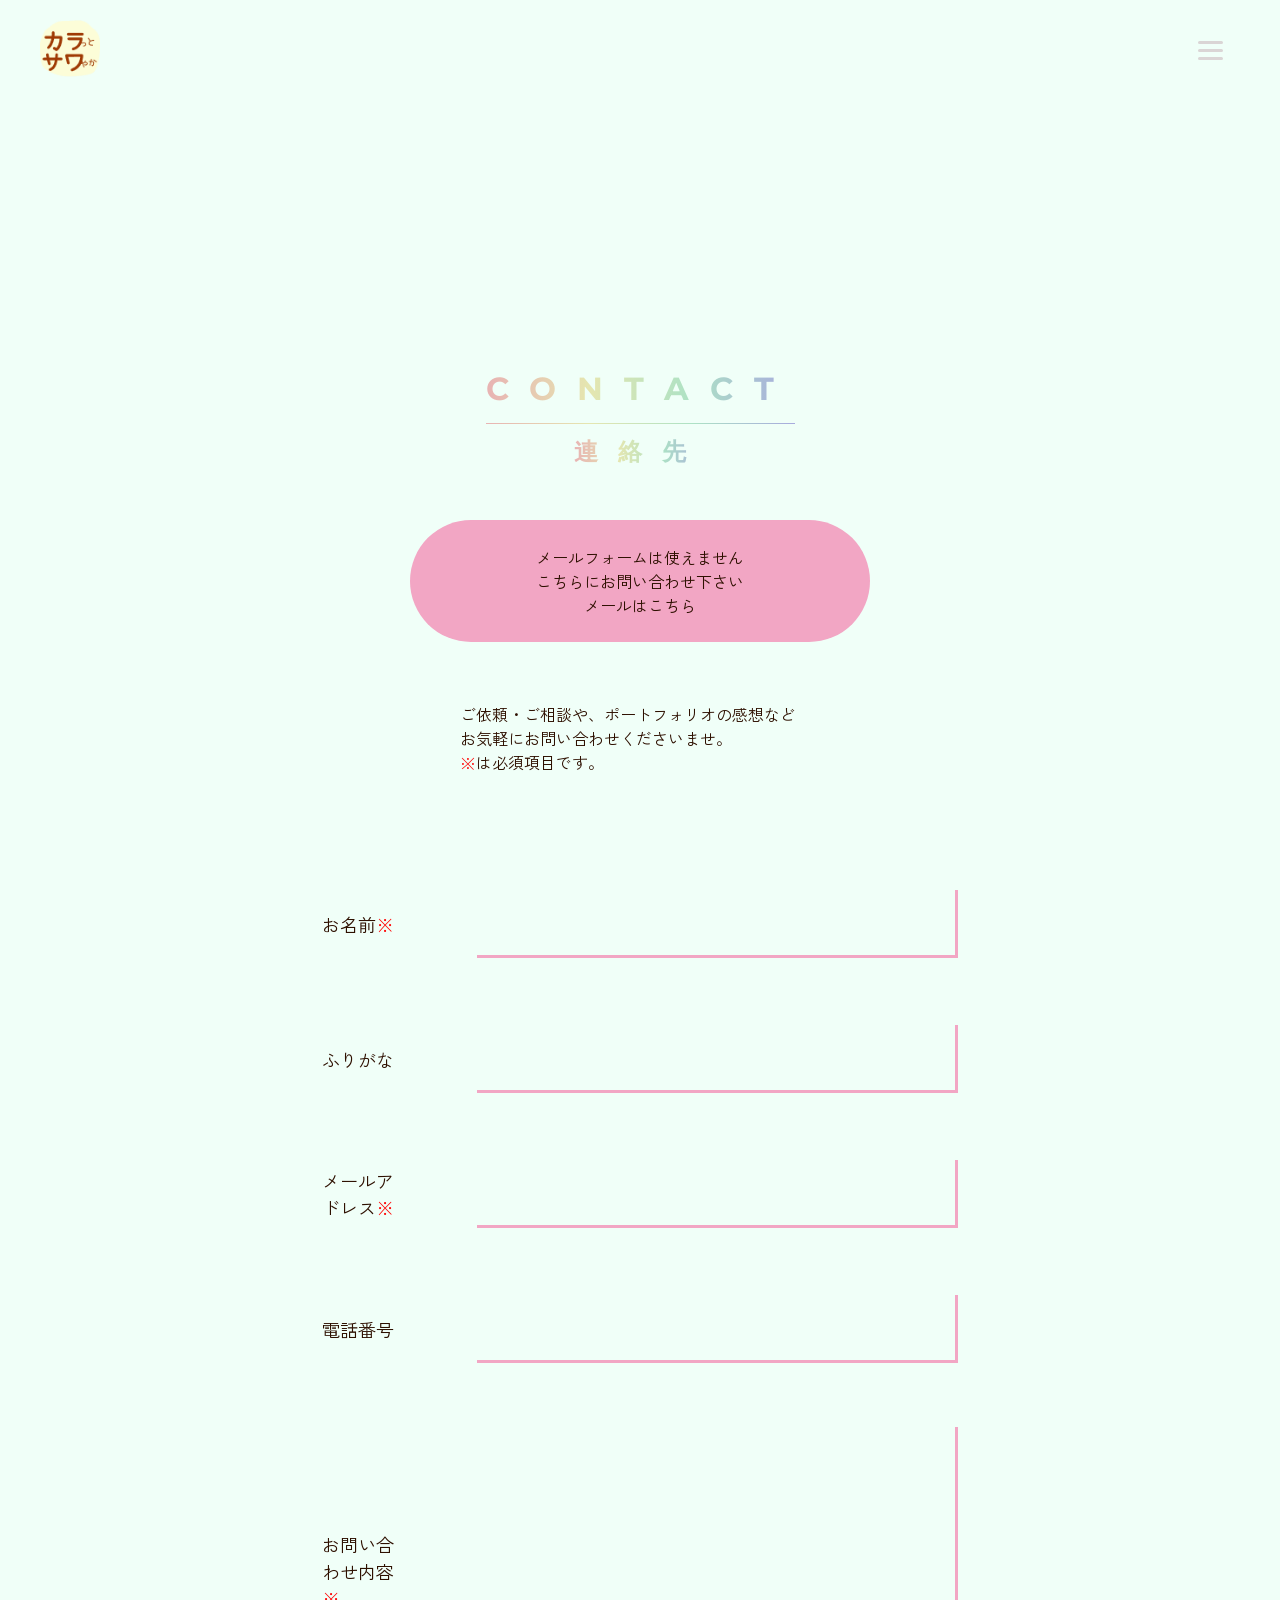
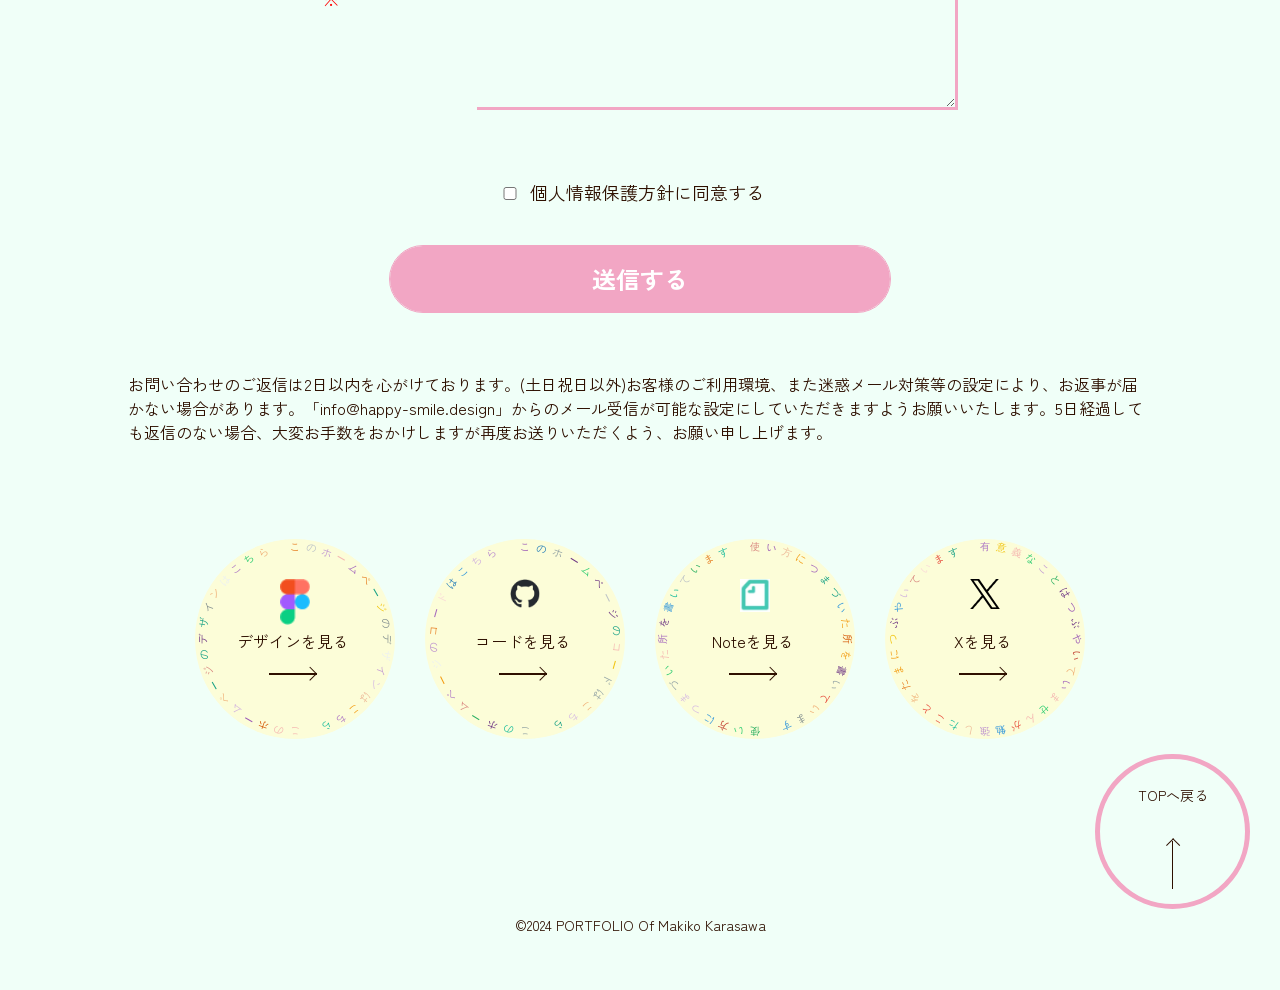
==== commit a4c54bb2: "円形の文字を流れるのをコメントアウト" ====
--- a/contact.html
+++ b/contact.html
@@ -49,7 +49,7 @@
     <main class="main" id="contact">
         <section class="sec01_about">
             <div class="container">
-                <p id="circular-text11">Contact Contact Contact Contact Contact Contact Contact Contact Contact Contact </p>
+                <!-- <p id="circular-text11">Contact Contact Contact Contact Contact Contact Contact Contact Contact Contact </p> -->
             </div>
             <div class="section_title_box">
                 <h2 class="section_title">CONTACT</h2>
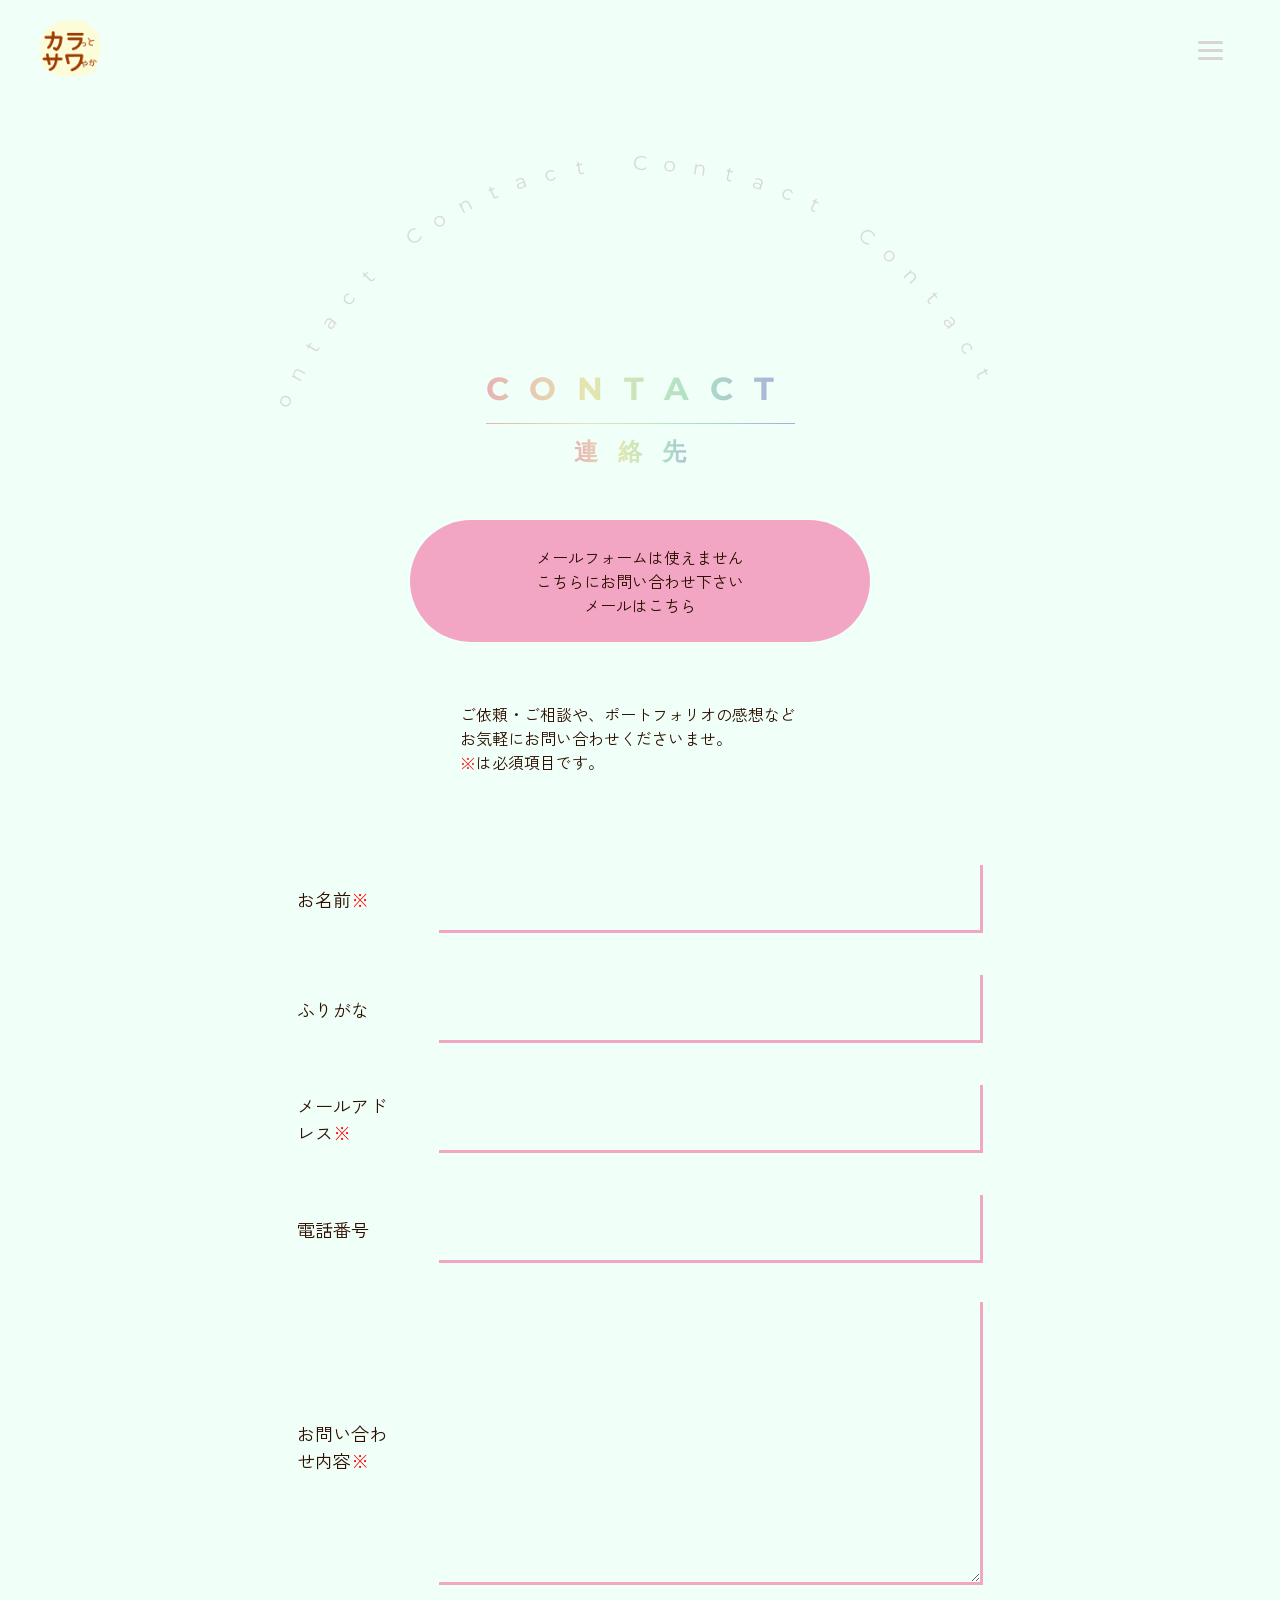
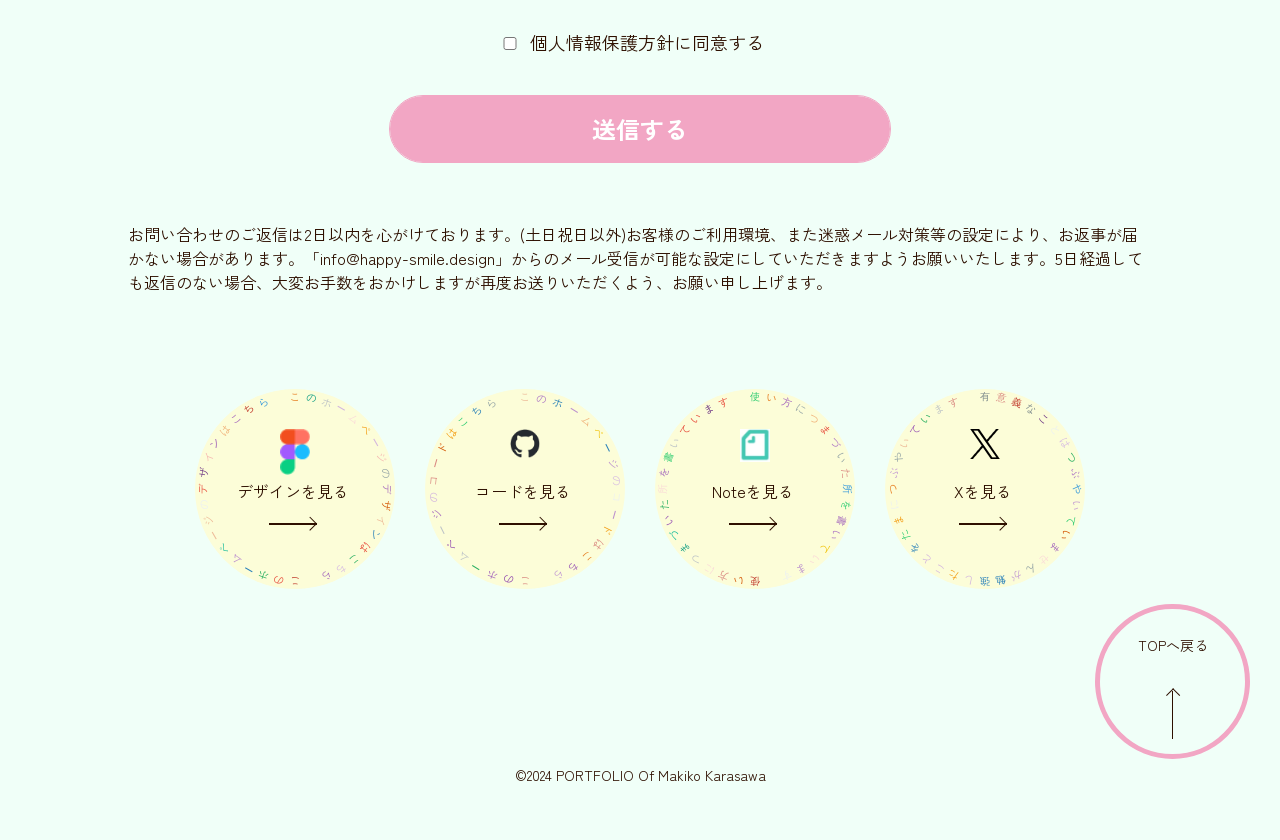
==== commit 9c8995c0: "CSS調整" ====
--- a/contact.html
+++ b/contact.html
@@ -3,7 +3,7 @@
 <head>
     <meta charset="UTF-8">
     <meta name="viewport" content="width=device-width, initial-scale=1.0">
-    <title>私について - カラっとサワやか</title>
+    <title>コンタクト - カラっとサワやか</title>
     <meta name="description" content="ポートフォリオサイト。Web制作・WordPress制作をしています。">
     <meta name="keywords" content=”ポートフォリオ,Web制作,WordPress”>
     <link rel="preconnect" href="https://fonts.googleapis.com">
@@ -49,7 +49,7 @@
     <main class="main" id="contact">
         <section class="sec01_about">
             <div class="container">
-                <!-- <p id="circular-text11">Contact Contact Contact Contact Contact Contact Contact Contact Contact Contact </p> -->
+                <p id="circular-text11">Contact Contact Contact Contact Contact Contact Contact Contact Contact Contact </p>
             </div>
             <div class="section_title_box">
                 <h2 class="section_title">CONTACT</h2>
@@ -60,8 +60,8 @@
         </section>
         <section class="sec02_cannot">
             <div class="cannot_box">
-                <p>メールフォームは使えません<br>
-                    こちらにお問い合わせ下さい</p>
+                <p>メールフォームは<br class="sp_only">使えません<br>
+                    こちらに<br class="sp_only">お問い合わせ下さい</p>
                 <a href="mailto:info@happy-smile.design">メールはこちら</a>
             </div>
             <p class="contact_text">ご依頼・ご相談や、ポートフォリオの感想など<br>
--- a/assets/css/common.css
+++ b/assets/css/common.css
@@ -207,8 +207,7 @@
   margin: 0;
   padding-bottom: 10px;
   border-bottom: solid 1px;
-  -o-border-image: linear-gradient(90deg, #E8B3B3, #E5E6B0, #ADE2C5, #A8AADE) 1;
-     border-image: linear-gradient(90deg, #E8B3B3, #E5E6B0, #ADE2C5, #A8AADE) 1;
+  border-image: linear-gradient(90deg, #E8B3B3, #E5E6B0, #ADE2C5, #A8AADE) 1;
   font-size: 32px;
   font-weight: bold;
   font-family: "Montserrat", sans-serif;
@@ -334,8 +333,7 @@
 @media (width < 768px) {
   .figma_wrapper p:nth-child(1),
   .github_wrapper p:nth-child(1) {
-    -webkit-clip-path: inset(50% 0);
-            clip-path: inset(50% 0);
+    clip-path: inset(50% 0);
   }
 }
 
@@ -385,7 +383,7 @@
 }
 @media (width < 768px) {
   .dli-arrow-right {
-    left: 20%;
+    left: 16%;
   }
 }
 
@@ -451,7 +449,7 @@
 }
 @media screen and (max-width: 768px) {
   footer .go_to_top .dli-arrow-up {
-    top: 10%;
+    top: -2%;
   }
 }
 footer .go_to_top .dli-arrow-up::before {
--- a/assets/css/style.css
+++ b/assets/css/style.css
@@ -140,6 +140,8 @@
   font-size: 0.7rem;
   letter-spacing: 0.08rem;
   font-family: "Montserrat", sans-serif;
+  -ms-writing-mode: tb-rl;
+  -webkit-writing-mode: vertical-rl;
   writing-mode: vertical-rl;
 }
 .scrolldown:before {
@@ -199,8 +201,7 @@
   text-align: center;
 }
 #home.main .sec01_about .container {
-  -webkit-clip-path: inset(0 0 50% 0);
-          clip-path: inset(0 0 50% 0);
+  clip-path: inset(0 0 50% 0);
   width: 100%;
   aspect-ratio: 2/1;
   z-index: 10;
@@ -208,31 +209,15 @@
 }
 @media screen and (max-width: 1000px) {
   #home.main .sec01_about .container {
-    -webkit-clip-path: inset(50% 0);
-            clip-path: inset(50% 0);
+    display: none;
   }
 }
 #home.main .sec01_about .section_title_box {
   margin-top: -400px;
 }
-@media (width < 840px) {
+@media (width <= 1000px) {
   #home.main .sec01_about .section_title_box {
-    margin-top: -300px;
-  }
-}
-@media (width < 620px) {
-  #home.main .sec01_about .section_title_box {
-    margin-top: -250px;
-  }
-}
-@media (width < 530px) {
-  #home.main .sec01_about .section_title_box {
-    margin-top: -200px;
-  }
-}
-@media screen and (max-width: 480px) {
-  #home.main .sec01_about .section_title_box {
-    margin-top: -150px;
+    margin-top: 0;
   }
 }
 #home.main .sec01_about .about_wrapper {
@@ -370,6 +355,7 @@
 @media (width < 838px) {
   #home.main .sec01_about .about_wrapper .about_me_wrapper .about_me {
     left: 20%;
+    top: 100px;
   }
 }
 #home.main .sec01_about .about_wrapper .about_me_wrapper .about_me .name {
@@ -444,8 +430,7 @@
   overflow: hidden;
 }
 #home.main .sec02_can .container {
-  -webkit-clip-path: inset(0 0 50% 0);
-          clip-path: inset(0 0 50% 0);
+  clip-path: inset(0 0 50% 0);
   width: 100%;
   aspect-ratio: 2/1;
   z-index: 10;
@@ -453,31 +438,15 @@
 }
 @media screen and (max-width: 1000px) {
   #home.main .sec02_can .container {
-    -webkit-clip-path: inset(50% 0);
-            clip-path: inset(50% 0);
+    display: none;
   }
 }
 #home.main .sec02_can .section_title_box {
   margin-top: -375px;
 }
-@media (width < 840px) {
+@media (width <= 1000px) {
   #home.main .sec02_can .section_title_box {
-    margin-top: -300px;
-  }
-}
-@media (width < 620px) {
-  #home.main .sec02_can .section_title_box {
-    margin-top: -250px;
-  }
-}
-@media (width < 530px) {
-  #home.main .sec02_can .section_title_box {
-    margin-top: -200px;
-  }
-}
-@media (width < 430px) {
-  #home.main .sec02_can .section_title_box {
-    margin-top: -150px;
+    margin-top: 150px;
   }
 }
 #home.main .sec02_can .section_title_box .section_title {
@@ -522,32 +491,52 @@
 #home.main .side-scroll .inner .side-scroll_item01 {
   width: 80%;
   height: 100%;
-  border-radius: 30% 70% 51% 49%/43% 30% 70% 57%;
   background-color: #F5E1E1;
+}
+@media screen and (max-width: 768px) {
+  #home.main .side-scroll .inner .side-scroll_item01 {
+    width: 100%;
+  }
 }
 #home.main .side-scroll .inner .side-scroll_item02 {
   width: 100%;
-  height: 90%;
-  border-radius: 51% 49% 51% 49%/37% 67% 33% 63%;
+  height: 100%;
   background-color: #FCFDD8;
+}
+@media screen and (max-width: 768px) {
+  #home.main .side-scroll .inner .side-scroll_item02 {
+    width: 120%;
+  }
 }
 #home.main .side-scroll .inner .side-scroll_item03 {
   width: 90%;
   height: 100%;
-  border-radius: 51% 49% 68% 32%/48% 43% 57% 52%;
   background-color: #CCEAC7;
+}
+@media screen and (max-width: 768px) {
+  #home.main .side-scroll .inner .side-scroll_item03 {
+    width: 100%;
+  }
 }
 #home.main .side-scroll .inner .side-scroll_item04 {
   width: 100%;
   height: 100%;
-  border-radius: 30% 70% 51% 49%/43% 30% 70% 57%;
   background-color: #E3DFF6;
+}
+@media screen and (max-width: 768px) {
+  #home.main .side-scroll .inner .side-scroll_item04 {
+    width: 120%;
+  }
 }
 #home.main .side-scroll .inner .side-scroll_item05 {
   width: 90%;
-  height: 95%;
-  border-radius: 27% 73% 49% 51%/48% 30% 70% 52%;
+  height: 100%;
   background-color: #F8CFCF;
+}
+@media screen and (max-width: 768px) {
+  #home.main .side-scroll .inner .side-scroll_item05 {
+    width: 120%;
+  }
 }
 #home.main .side-scroll .inner .item_box {
   display: flex;
@@ -555,6 +544,17 @@
   align-items: center;
   gap: 30px;
   padding: 10%;
+  border-radius: 30px;
+}
+@media screen and (max-width: 768px) {
+  #home.main .side-scroll .inner .item_box {
+    flex-direction: column;
+    justify-content: center;
+    padding: 5%;
+    border-radius: 30px;
+    gap: 15px;
+    height: 450px;
+  }
 }
 #home.main .side-scroll .inner .item_box .item_left {
   width: 47%;
@@ -563,8 +563,19 @@
 #home.main .side-scroll .inner .item_box .item_left h3 {
   font-size: 40px;
 }
+@media screen and (max-width: 768px) {
+  #home.main .side-scroll .inner .item_box .item_left h3 {
+    font-size: 24px;
+  }
+}
 #home.main .side-scroll .inner .item_box .item_left p {
   font-size: 32px;
+}
+@media screen and (max-width: 768px) {
+  #home.main .side-scroll .inner .item_box .item_left p {
+    font-size: 18px;
+    flex-grow: 1;
+  }
 }
 #home.main .side-scroll .inner .item_box .item_right {
   width: 60%;
@@ -574,10 +585,25 @@
   justify-content: baseline;
   gap: 20px;
 }
+@media screen and (max-width: 768px) {
+  #home.main .side-scroll .inner .item_box .item_right {
+    width: 80%;
+  }
+}
+@media screen and (max-width: 768px) {
+  #home.main .side-scroll .inner .item_box .item_right img {
+    width: 100px;
+  }
+}
 #home.main .side-scroll .inner .item_box .item_right p {
   text-align: left;
   font-size: 16px;
 }
+@media screen and (max-width: 768px) {
+  #home.main .side-scroll .inner .item_box .item_right p {
+    width: 80%;
+  }
+}
 #home.main .sec04_works {
   text-align: center;
   overflow: hidden;
@@ -585,8 +611,7 @@
 }
 #home.main .sec04_works .container {
   overflow: hidden;
-  -webkit-clip-path: inset(0 0 50% 0);
-          clip-path: inset(0 0 50% 0);
+  clip-path: inset(0 0 50% 0);
   width: 100%;
   aspect-ratio: 2/1;
   z-index: 10;
@@ -594,21 +619,19 @@
 }
 @media screen and (max-width: 1000px) {
   #home.main .sec04_works .container {
-    -webkit-clip-path: inset(50% 0);
-            clip-path: inset(50% 0);
+    display: none;
   }
 }
 #home.main .sec04_works .section_title_box {
-  position: absolute;
-  top: 250px;
-  left: 50%;
-  transform: translateX(-50%);
+  margin-top: -375px;
+}
+@media (width <= 1000px) {
+  #home.main .sec04_works .section_title_box {
+    margin-top: 150px;
+  }
 }
 #home.main .sec04_works .section_subtitle_box {
-  position: absolute;
-  top: 330px;
-  left: 50%;
-  transform: translateX(-50%);
+  margin-bottom: 50px;
 }
 @media screen and (max-width: 768px) {
   #home.main .sec04_works .section_subtitle_box {
@@ -618,7 +641,7 @@
 #home.main .sec04_works .sec04_flex_box {
   z-index: 999999;
   width: 80%;
-  margin: -90px auto 0;
+  margin: 0 auto;
   display: flex;
   flex-wrap: wrap;
   gap: 20px;
@@ -628,10 +651,16 @@
 @media screen and (max-width: 768px) {
   #home.main .sec04_works .sec04_flex_box {
     margin-top: 0;
+    gap: 10px;
   }
 }
 #home.main .sec04_works .sec04_flex_box .work_link {
-  width: 32%;
+  width: 30%;
+}
+@media screen and (max-width: 768px) {
+  #home.main .sec04_works .sec04_flex_box .work_link {
+    width: 100%;
+  }
 }
 #home.main .sec04_works .to_works_more_button {
   margin-top: 100px;
@@ -646,8 +675,7 @@
   text-align: center;
 }
 #home.main .sec05_contact .container {
-  -webkit-clip-path: inset(0 0 50% 0);
-          clip-path: inset(0 0 50% 0);
+  clip-path: inset(0 0 50% 0);
   width: 100%;
   aspect-ratio: 2/1;
   z-index: 10;
@@ -655,31 +683,15 @@
 }
 @media screen and (max-width: 1000px) {
   #home.main .sec05_contact .container {
-    -webkit-clip-path: inset(50% 0);
-            clip-path: inset(50% 0);
+    display: none;
   }
 }
 #home.main .sec05_contact .section_title_box {
   margin-top: -375px;
 }
-@media (width < 840px) {
+@media (width < 1000px) {
   #home.main .sec05_contact .section_title_box {
-    margin-top: -300px;
-  }
-}
-@media (width < 620px) {
-  #home.main .sec05_contact .section_title_box {
-    margin-top: -250px;
-  }
-}
-@media (width < 530px) {
-  #home.main .sec05_contact .section_title_box {
-    margin-top: -200px;
-  }
-}
-@media (width < 430px) {
-  #home.main .sec05_contact .section_title_box {
-    margin-top: -150px;
+    margin-top: 60px;
   }
 }
 #home.main .sec05_contact .parent {
@@ -726,8 +738,7 @@
   text-align: center;
 }
 #about .sec01_about .container {
-  -webkit-clip-path: inset(0 0 50% 0);
-          clip-path: inset(0 0 50% 0);
+  clip-path: inset(0 0 50% 0);
   width: 100%;
   aspect-ratio: 2/1;
   z-index: 10;
@@ -735,8 +746,7 @@
 }
 @media screen and (max-width: 1000px) {
   #about .sec01_about .container {
-    -webkit-clip-path: inset(50% 0);
-            clip-path: inset(50% 0);
+    clip-path: inset(50% 0);
   }
 }
 #about .sec01_about .section_title_box {
@@ -1154,8 +1164,7 @@
 }
 
 #contact .sec01_about .container {
-  -webkit-clip-path: inset(0 0 50% 0);
-          clip-path: inset(0 0 50% 0);
+  clip-path: inset(0 0 50% 0);
   width: 100%;
   aspect-ratio: 2/1;
   z-index: 10;
@@ -1163,8 +1172,7 @@
 }
 @media screen and (max-width: 1000px) {
   #contact .sec01_about .container {
-    -webkit-clip-path: inset(50% 0);
-            clip-path: inset(50% 0);
+    clip-path: inset(50% 0);
   }
 }
 #contact .sec01_about .section_title_box {
@@ -1229,7 +1237,7 @@
   width: 60%;
   margin: 0 auto;
   text-align: left;
-  border-spacing: 65px;
+  border-spacing: 40px;
   border-collapse: separate;
   font-size: 18px;
 }
@@ -1291,8 +1299,7 @@
 }
 
 #works .sec01_about .container {
-  -webkit-clip-path: inset(0 0 50% 0);
-          clip-path: inset(0 0 50% 0);
+  clip-path: inset(0 0 50% 0);
   width: 100%;
   aspect-ratio: 2/1;
   z-index: 10;
@@ -1300,8 +1307,7 @@
 }
 @media screen and (max-width: 1000px) {
   #works .sec01_about .container {
-    -webkit-clip-path: inset(50% 0);
-            clip-path: inset(50% 0);
+    clip-path: inset(50% 0);
   }
 }
 #works .sec01_about .section_title_box {
@@ -1358,6 +1364,7 @@
 #works .sec02_works_links .works_links_wrapper .work_link_box .works_link .link_img {
   display: block;
   width: 100%;
+  border-radius: 20px;
 }
 #works .sec02_works_links .works_links_wrapper .work_link_box .works_link .mask {
   position: absolute;
@@ -1372,13 +1379,14 @@
   opacity: 0; /* マスクを表示しない */
   background: linear-gradient(#FCFDD8, #E8B3B3);
   border-radius: 20px;
+  -webkit-transition: all 0.6s ease;
   transition: all 0.6s ease;
 }
-#works .sec02_works_links .works_links_wrapper .work_link_box .works_link:hover .mask {
+#works .sec02_works_links .works_links_wrapper .work_link_box:hover .mask {
   opacity: 0.9; /* マスクを表示する */
   padding-top: 10px; /* ホバーで下にずらす */
 }
-#works .sec02_works_links .works_links_wrapper .work_link_box .works_link:hover .mask .caption {
+#works .sec02_works_links .works_links_wrapper .work_link_box:hover .mask .caption {
   font-size: 130%;
 }
 #works .sec02_works_links .works_links_wrapper .work_link_box .go_to_page_flex {
@@ -1551,4 +1559,15 @@
   #about_sle .sec03_sns .to_design {
     top: 50%;
   }
+}
+
+#error404 .sec01_title {
+  text-align: center;
+}
+#error404 .sec02_text {
+  width: 42%;
+  margin: 30px auto;
+}
+#error404 .sec02_text p {
+  text-align: left;
 }/*# sourceMappingURL=style.css.map */
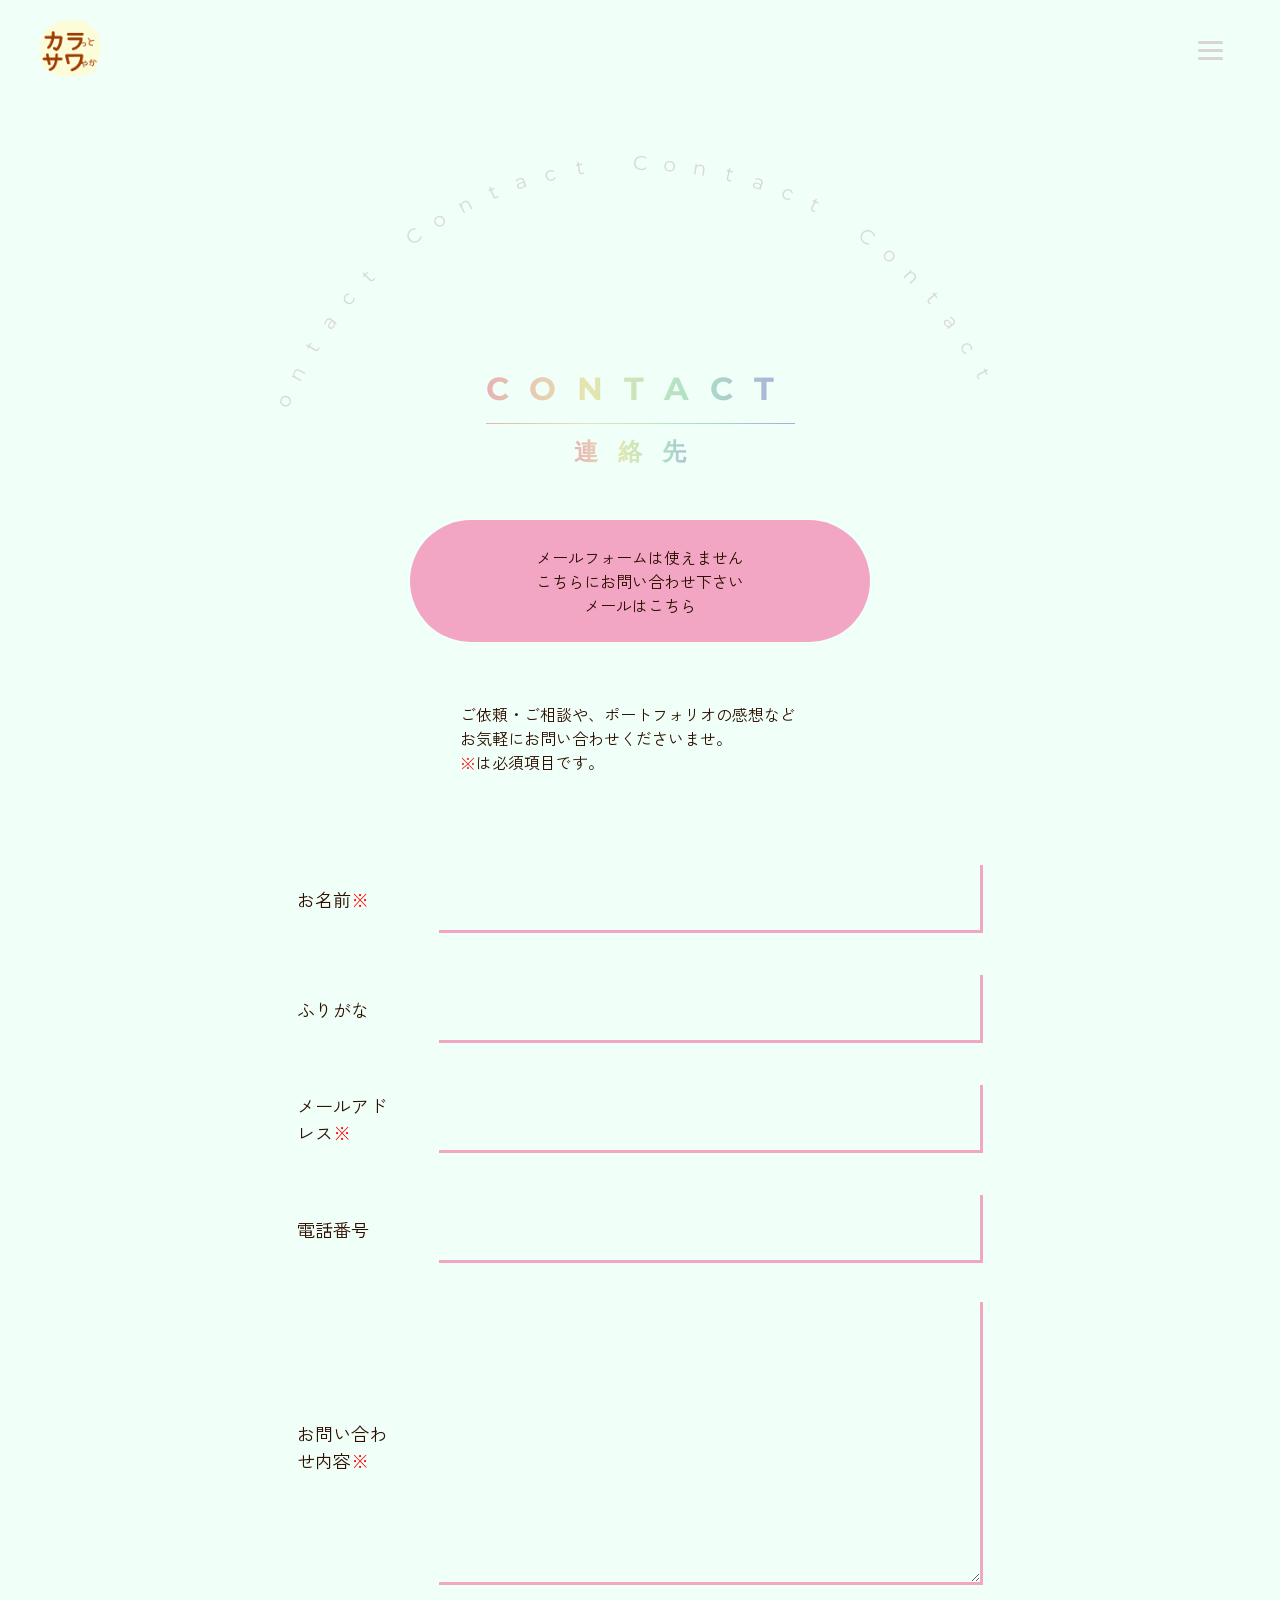
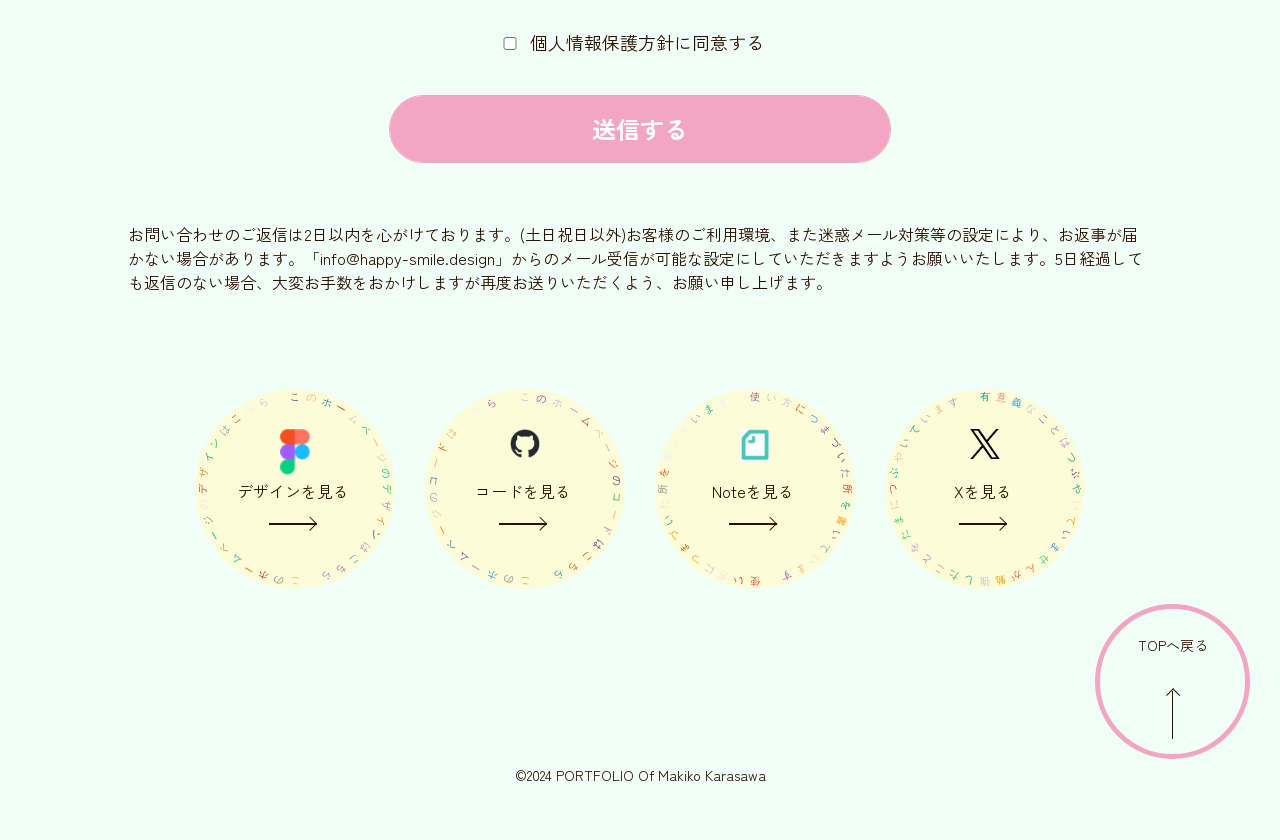
==== commit c2e2070b: "worksページに追加する" ====
--- a/contact.html
+++ b/contact.html
@@ -92,7 +92,7 @@
                 </tr>
             </table>
             <div class="checkbox_box">
-                <input type="checkbox" id="check"><label for="check">個人情報保護方針に同意する</label>
+                <input type="checkbox" id="check"><label for="check"><a href="privacy.html">個人情報保護方針</a>に同意する</label>
             </div>
             <button type="submit" class="to_about_me_button to_contact_button button">送信する</button>
      
--- a/assets/css/style.css
+++ b/assets/css/style.css
@@ -1364,6 +1364,8 @@
 #works .sec02_works_links .works_links_wrapper .work_link_box .works_link .link_img {
   display: block;
   width: 100%;
+  height: 220px;
+  object-fit: cover;
   border-radius: 20px;
 }
 #works .sec02_works_links .works_links_wrapper .work_link_box .works_link .mask {
@@ -1570,4 +1572,149 @@
 }
 #error404 .sec02_text p {
   text-align: left;
+}
+
+#privacy .sec01_title {
+  text-align: center;
+  margin-bottom: 30px;
+}
+#privacy .sec02_text {
+  width: 80%;
+  margin: 0 auto;
+}
+
+#about_onof {
+  width: 80%;
+  margin: 0 auto;
+}
+#about_onof .sec01_title {
+  text-align: center;
+}
+#about_onof .sec02_introduce .sec02_flex {
+  margin-top: 50px;
+  margin-bottom: 80px;
+  display: flex;
+  justify-content: space-between;
+  align-items: start;
+}
+@media screen and (max-width: 768px) {
+  #about_onof .sec02_introduce .sec02_flex {
+    flex-direction: column;
+    margin-bottom: 30px;
+  }
+}
+#about_onof .sec02_introduce .sec02_flex img {
+  width: 50%;
+}
+@media screen and (max-width: 768px) {
+  #about_onof .sec02_introduce .sec02_flex img {
+    width: 80%;
+    margin: 0 auto 40px;
+  }
+}
+#about_onof .sec02_introduce .sec02_flex .sec02_right {
+  width: 50%;
+  text-align: center;
+}
+@media screen and (max-width: 768px) {
+  #about_onof .sec02_introduce .sec02_flex .sec02_right {
+    margin-top: 20px;
+    width: 100%;
+  }
+}
+#about_onof .sec02_introduce .sec02_flex .sec02_right .sub_title {
+  width: 60%;
+  margin: 0 auto 40px;
+  padding: 10px;
+  border: 2px solid #F2A6C4;
+  border-radius: 20px;
+  font-size: 18px;
+  font-weight: 700;
+}
+#about_onof .sec02_introduce .sec02_flex .sec02_right p:first-of-type {
+  margin: 0 auto 20px;
+  width: 150px;
+  font-weight: 700;
+  padding-bottom: 5px;
+  border-bottom: 2px solid #2E1000;
+}
+@media screen and (max-width: 768px) {
+  #about_onof .sec02_introduce .sec02_flex .sec02_right p:first-of-type {
+    margin: 0 auto 20px 0;
+    text-align: left;
+    width: 110px;
+    font-weight: bold;
+    font-size: 18px;
+  }
+}
+#about_onof .sec02_introduce .sec02_flex .sec02_right p {
+  margin-bottom: 15px;
+}
+@media screen and (max-width: 768px) {
+  #about_onof .sec02_introduce .sec02_flex .sec02_right p {
+    text-align: left;
+    margin-bottom: 8px;
+  }
+}
+#about_onof .sec02_introduce .sec02_title {
+  display: inline-block;
+  margin: 0 auto 15px 0;
+  font-weight: bold;
+  padding-bottom: 5px;
+  border-bottom: 2px solid #2E1000;
+}
+#about_onof .sec02_introduce .sec02_text {
+  line-height: 150%;
+  margin: 0 auto 25px 0;
+  display: block;
+}
+#about_onof .sec02_introduce .sec02_image_flex {
+  display: flex;
+  justify-content: center;
+  align-items: start;
+  gap: 10%;
+  margin-bottom: 40px;
+  margin-top: 50px;
+}
+@media (width < 665px) {
+  #about_onof .sec02_introduce .sec02_image_flex {
+    flex-direction: column;
+    align-items: center;
+    gap: 20px;
+  }
+}
+@media (width < 665px) {
+  #about_onof .sec02_introduce .sec02_image_flex img {
+    text-align: center;
+  }
+}
+#about_onof .sec02_introduce .to_site_button {
+  background-color: #F2A6C4;
+  color: #F0FFF8;
+  font-weight: bold;
+  margin-top: 70px;
+}
+@media screen and (max-width: 768px) {
+  #about_onof .sec02_introduce .to_site_button {
+    margin-bottom: 30px;
+  }
+}
+#about_onof .sec02_introduce .to_back_button {
+  background-color: #F0FFF8;
+  border: 3px solid #F2A6C4;
+  color: #F2A6C4;
+  font-weight: bold;
+  margin-top: 40px;
+  margin-bottom: 90px;
+}
+@media screen and (max-width: 768px) {
+  #about_onof .sec02_introduce .to_back_button {
+    margin-top: 20px;
+    margin-bottom: 50px;
+  }
+}
+@media screen and (max-width: 768px) {
+  #about_onof .sec03_sns .to_design {
+    top: 50%;
+  }
 }/*# sourceMappingURL=style.css.map */
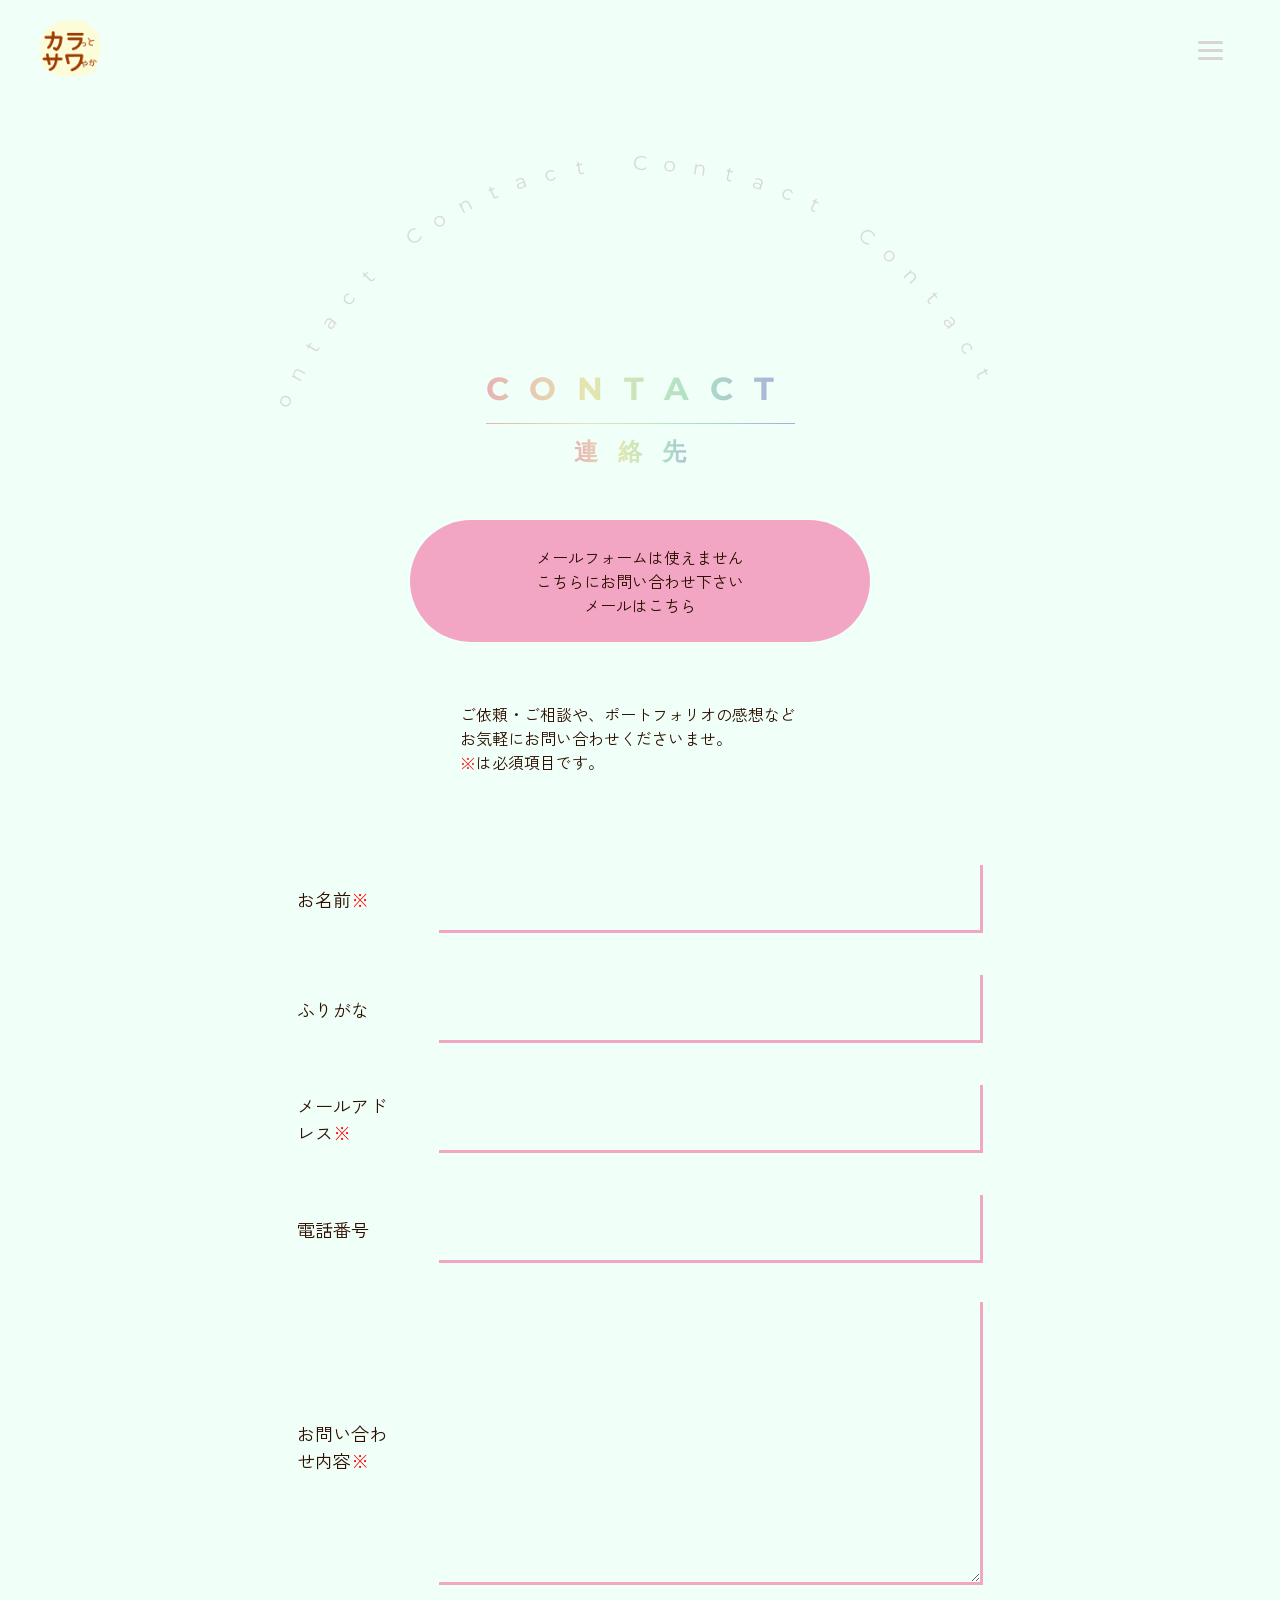
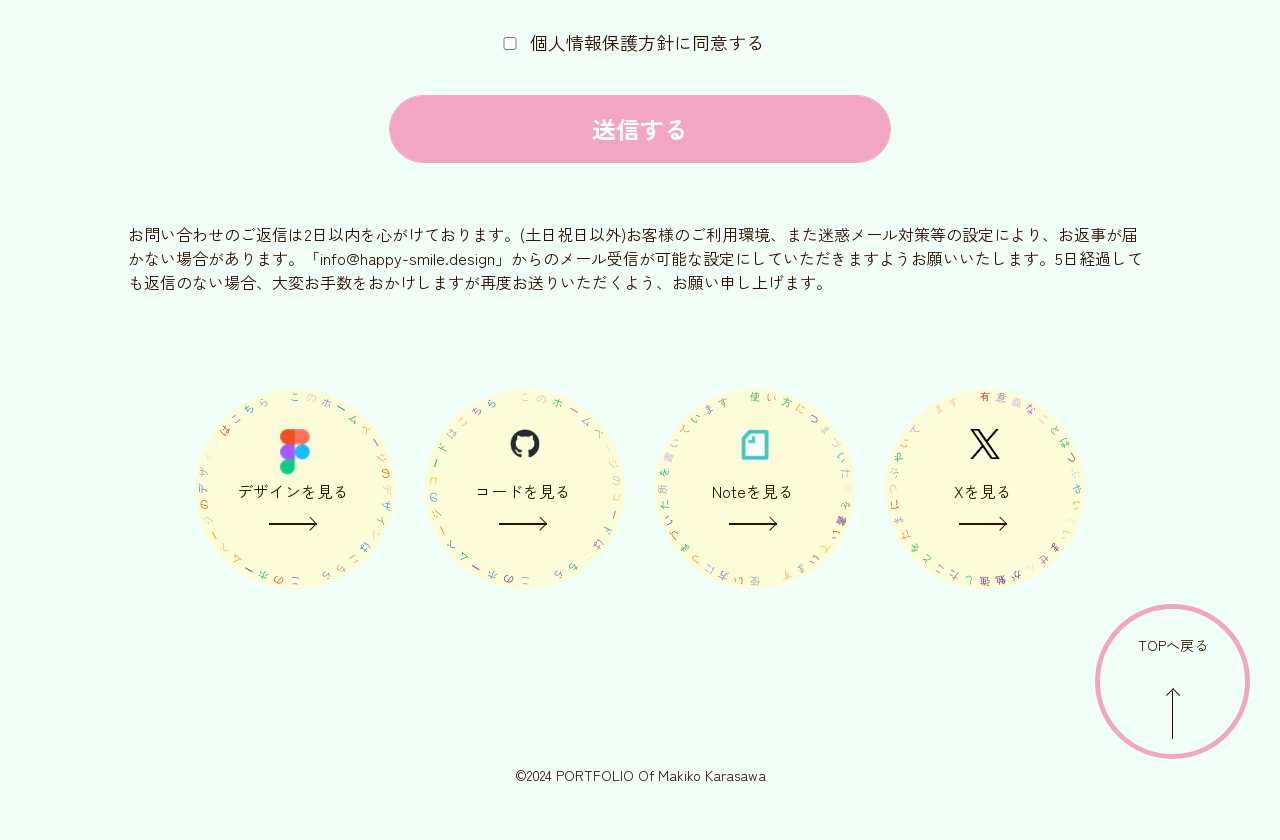
==== commit b36385ed: "aboutページレスポンシブ完了" ====
--- a/contact.html
+++ b/contact.html
@@ -110,7 +110,7 @@
                     <p class="to_design">デザインを見る</p>
                     <span class="dli-arrow-right"></span>
                 </a>
-                <a class="github_wrapper" href="https://github.com/makikooo/portfolio">
+                <a class="github_wrapper" href="https://github.com/makikooo/portfolio2024">
                     <p id="circular-text6">このホームページのコードはこちら このホームページのコードはこちら</p>
                     <img class="figma_icon" src="assets/images/sns_github_big.webp" alt="GitHubのアイコン">
                     <p class="to_design">コードを見る</p>
--- a/assets/css/common.css
+++ b/assets/css/common.css
@@ -283,6 +283,12 @@
     width: 80%;
     padding: 15px;
     font-size: 20px;
+    margin-top: 300px;
+  }
+}
+@media (width < 529px) {
+  .to_about_me_button {
+    margin-top: 320px;
   }
 }
 
--- a/assets/css/style.css
+++ b/assets/css/style.css
@@ -243,6 +243,11 @@
   #home.main .sec01_about .about_wrapper .catch_phrase_wrapper {
     width: 85%;
     margin-top: 30px;
+  }
+}
+@media (width < 420px) {
+  #home.main .sec01_about .about_wrapper .catch_phrase_wrapper {
+    width: 100%;
   }
 }
 #home.main .sec01_about .about_wrapper .catch_phrase_wrapper .catch_phrase {
@@ -296,48 +301,56 @@
   top: 234px;
   left: 40%;
   width: 725px;
-  height: 450px;
-  border-radius: 63% 37% 72% 28%/51% 59% 41% 49%;
+  height: 420px;
+  border-radius: 38% 37% 72% 36%/51% 59% 41% 45%;
   background-color: #CCEAC7;
 }
 @media screen and (max-width: 1280px) {
   #home.main .sec01_about .about_wrapper .about_me_wrapper {
-    width: 60%;
+    width: 52%;
   }
 }
 @media screen and (max-width: 1000px) {
   #home.main .sec01_about .about_wrapper .about_me_wrapper {
     left: 30%;
-    width: 50%;
+    width: 57%;
     height: 460px;
   }
 }
 @media (width < 838px) {
   #home.main .sec01_about .about_wrapper .about_me_wrapper {
     left: 30%;
-    width: 70%;
+    width: 64%;
   }
 }
 @media screen and (max-width: 768px) {
   #home.main .sec01_about .about_wrapper .about_me_wrapper {
     top: 170px;
+    height: 520px;
   }
 }
 @media (width < 640px) {
   #home.main .sec01_about .about_wrapper .about_me_wrapper {
-    left: 10%;
-  }
-}
-@media (width < 528px) {
+    left: 7%;
+    width: 83%;
+  }
+}
+@media (width < 539px) {
   #home.main .sec01_about .about_wrapper .about_me_wrapper {
     width: 90%;
     left: 3%;
+    height: 510px;
+  }
+}
+@media (width < 529px) {
+  #home.main .sec01_about .about_wrapper .about_me_wrapper {
+    height: 540px;
   }
 }
 @media screen and (max-width: 480px) {
   #home.main .sec01_about .about_wrapper .about_me_wrapper {
-    height: 480px;
-    width: 100%;
+    border-radius: 38% 50% 72% 36%/51% 59% 22% 45%;
+    height: 550px;
   }
 }
 #home.main .sec01_about .about_wrapper .about_me_wrapper .about_me {
@@ -356,6 +369,16 @@
   #home.main .sec01_about .about_wrapper .about_me_wrapper .about_me {
     left: 20%;
     top: 100px;
+  }
+}
+@media (width < 640px) {
+  #home.main .sec01_about .about_wrapper .about_me_wrapper .about_me {
+    left: 13%;
+  }
+}
+@media (width < 538px) {
+  #home.main .sec01_about .about_wrapper .about_me_wrapper .about_me {
+    width: 63%;
   }
 }
 #home.main .sec01_about .about_wrapper .about_me_wrapper .about_me .name {
@@ -379,10 +402,15 @@
     width: 110%;
   }
 }
+@media (width < 392px) {
+  #home.main .sec01_about .about_wrapper .about_me_wrapper .about_me .about_me_text {
+    width: 115%;
+  }
+}
 #home.main .sec01_about .about_wrapper .about_me_img_wrapper {
   position: absolute;
   top: 235px;
-  left: 29%;
+  left: 26%;
   width: 325px;
   height: 355px;
   border-radius: 39% 61% 52% 48%/40% 45% 55% 60%;
@@ -392,7 +420,7 @@
 }
 @media (width < 1625px) {
   #home.main .sec01_about .about_wrapper .about_me_img_wrapper {
-    left: 18%;
+    left: 22%;
   }
 }
 @media screen and (max-width: 1000px) {
@@ -401,6 +429,11 @@
     height: 220px;
   }
 }
+@media (width < 910px) {
+  #home.main .sec01_about .about_wrapper .about_me_img_wrapper {
+    left: 15%;
+  }
+}
 @media screen and (max-width: 768px) {
   #home.main .sec01_about .about_wrapper .about_me_img_wrapper {
     left: 14%;
@@ -414,13 +447,9 @@
 }
 @media (width < 640px) {
   #home.main .sec01_about .about_wrapper .about_me_img_wrapper {
-    left: 65%;
-  }
-}
-@media (width < 566px) {
-  #home.main .sec01_about .about_wrapper .about_me_img_wrapper {
     width: 150px;
     height: 150px;
+    left: 54%;
   }
 }
 #home.main .sec02_can {
@@ -452,132 +481,77 @@
 #home.main .sec02_can .section_title_box .section_title {
   letter-spacing: 0.2em;
 }
-#home.main .side-scroll .wrapper {
+#home.main .l-hero {
   overflow: hidden;
   position: relative;
+}
+#home.main .l-hero .l-hero-wrapper {
+  width: 400%;
   height: 100vh;
-}
-#home.main .side-scroll .container {
-  position: absolute;
-  top: 0;
-  left: 0;
   display: flex;
-  align-items: center;
-  height: 100%;
-}
-#home.main .side-scroll .section {
-  flex-shrink: 0;
-  display: flex;
-  align-items: center;
-  width: 110vw;
-  height: 100%;
-  background-color: #F0FFF8;
-}
-@media screen and (min-height: 700px) {
-  #home.main .side-scroll .section {
-    width: 1200px;
-  }
-}
-#home.main .side-scroll .inner {
-  width: 100%;
-  height: 80%;
-  padding: 60px;
-}
-@media screen and (min-height: 700px) {
-  #home.main .side-scroll .inner {
-    padding: 100px;
-  }
-}
-#home.main .side-scroll .inner .side-scroll_item01 {
-  width: 80%;
-  height: 100%;
-  background-color: #F5E1E1;
-}
-@media screen and (max-width: 768px) {
-  #home.main .side-scroll .inner .side-scroll_item01 {
-    width: 100%;
-  }
-}
-#home.main .side-scroll .inner .side-scroll_item02 {
+  flex-wrap: nowrap;
+  will-change: auto;
+}
+#home.main .l-hero .l-hero-panel {
   width: 100%;
   height: 100%;
+  display: flex;
+  flex-wrap: wrap;
+  align-items: center;
+  justify-content: center;
+  background-color: #F0FFF8;
+}
+#home.main .l-hero .l-hero-panel .side-scroll_item01 {
+  background-color: #F5E1E1;
+}
+#home.main .l-hero .l-hero-panel .side-scroll_item02 {
   background-color: #FCFDD8;
 }
-@media screen and (max-width: 768px) {
-  #home.main .side-scroll .inner .side-scroll_item02 {
-    width: 120%;
-  }
-}
-#home.main .side-scroll .inner .side-scroll_item03 {
-  width: 90%;
-  height: 100%;
+#home.main .l-hero .l-hero-panel .side-scroll_item03 {
   background-color: #CCEAC7;
 }
-@media screen and (max-width: 768px) {
-  #home.main .side-scroll .inner .side-scroll_item03 {
-    width: 100%;
-  }
-}
-#home.main .side-scroll .inner .side-scroll_item04 {
-  width: 100%;
-  height: 100%;
+#home.main .l-hero .l-hero-panel .side-scroll_item04 {
   background-color: #E3DFF6;
 }
-@media screen and (max-width: 768px) {
-  #home.main .side-scroll .inner .side-scroll_item04 {
-    width: 120%;
-  }
-}
-#home.main .side-scroll .inner .side-scroll_item05 {
-  width: 90%;
-  height: 100%;
+#home.main .l-hero .l-hero-panel .side-scroll_item05 {
   background-color: #F8CFCF;
 }
-@media screen and (max-width: 768px) {
-  #home.main .side-scroll .inner .side-scroll_item05 {
-    width: 120%;
-  }
-}
-#home.main .side-scroll .inner .item_box {
+#home.main .l-hero .l-hero-panel .item_box {
   display: flex;
-  justify-content: space-between;
+  justify-content: center;
   align-items: center;
-  gap: 30px;
+  width: 70%;
+  margin: 0 auto;
   padding: 10%;
   border-radius: 30px;
 }
 @media screen and (max-width: 768px) {
-  #home.main .side-scroll .inner .item_box {
+  #home.main .l-hero .l-hero-panel .item_box {
     flex-direction: column;
-    justify-content: center;
-    padding: 5%;
-    border-radius: 30px;
-    gap: 15px;
-    height: 450px;
-  }
-}
-#home.main .side-scroll .inner .item_box .item_left {
+  }
+}
+#home.main .l-hero .l-hero-panel .item_box .item_left {
   width: 47%;
   text-align: center;
 }
-#home.main .side-scroll .inner .item_box .item_left h3 {
+#home.main .l-hero .l-hero-panel .item_box .item_left h3 {
   font-size: 40px;
 }
 @media screen and (max-width: 768px) {
-  #home.main .side-scroll .inner .item_box .item_left h3 {
+  #home.main .l-hero .l-hero-panel .item_box .item_left h3 {
     font-size: 24px;
   }
 }
-#home.main .side-scroll .inner .item_box .item_left p {
+#home.main .l-hero .l-hero-panel .item_box .item_left p {
   font-size: 32px;
 }
 @media screen and (max-width: 768px) {
-  #home.main .side-scroll .inner .item_box .item_left p {
+  #home.main .l-hero .l-hero-panel .item_box .item_left p {
     font-size: 18px;
     flex-grow: 1;
   }
 }
-#home.main .side-scroll .inner .item_box .item_right {
+#home.main .l-hero .l-hero-panel .item_box .item_right {
   width: 60%;
   display: flex;
   flex-direction: column;
@@ -586,21 +560,21 @@
   gap: 20px;
 }
 @media screen and (max-width: 768px) {
-  #home.main .side-scroll .inner .item_box .item_right {
+  #home.main .l-hero .l-hero-panel .item_box .item_right {
     width: 80%;
   }
 }
 @media screen and (max-width: 768px) {
-  #home.main .side-scroll .inner .item_box .item_right img {
+  #home.main .l-hero .l-hero-panel .item_box .item_right img {
     width: 100px;
   }
 }
-#home.main .side-scroll .inner .item_box .item_right p {
+#home.main .l-hero .l-hero-panel .item_box .item_right p {
   text-align: left;
   font-size: 16px;
 }
 @media screen and (max-width: 768px) {
-  #home.main .side-scroll .inner .item_box .item_right p {
+  #home.main .l-hero .l-hero-panel .item_box .item_right p {
     width: 80%;
   }
 }
@@ -654,721 +628,34 @@
     gap: 10px;
   }
 }
-#home.main .sec04_works .sec04_flex_box .work_link {
+#home.main .sec04_works .sec04_flex_box .work_link_box {
   width: 30%;
 }
 @media screen and (max-width: 768px) {
-  #home.main .sec04_works .sec04_flex_box .work_link {
+  #home.main .sec04_works .sec04_flex_box .work_link_box {
+    width: 38%;
+  }
+}
+@media screen and (max-width: 480px) {
+  #home.main .sec04_works .sec04_flex_box .work_link_box {
     width: 100%;
   }
 }
-#home.main .sec04_works .to_works_more_button {
-  margin-top: 100px;
-}
-@media (width < 768px) {
-  #home.main .sec04_works .to_works_more_button {
-    margin-top: 45px;
-    width: 80%;
-  }
-}
-#home.main .sec05_contact {
-  text-align: center;
-}
-#home.main .sec05_contact .container {
-  clip-path: inset(0 0 50% 0);
-  width: 100%;
-  aspect-ratio: 2/1;
-  z-index: 10;
-  position: relative;
-}
-@media screen and (max-width: 1000px) {
-  #home.main .sec05_contact .container {
-    display: none;
-  }
-}
-#home.main .sec05_contact .section_title_box {
-  margin-top: -375px;
-}
-@media (width < 1000px) {
-  #home.main .sec05_contact .section_title_box {
-    margin-top: 60px;
-  }
-}
-#home.main .sec05_contact .parent {
-  margin-top: 70px;
-  position: relative;
-  display: inline-block;
-}
-#home.main .sec05_contact .parent::before {
-  position: absolute;
-  left: -2em;
-  top: 0;
-  content: "";
-  width: 2px;
-  height: 100%;
-  background-color: #000;
-  border-radius: 3px;
-  transform: rotate(-30deg);
-}
-#home.main .sec05_contact .parent::after {
-  position: absolute;
-  right: -2em;
-  top: 0;
-  content: "";
-  width: 2px;
-  height: 100%;
-  background-color: #000;
-  border-radius: 3px;
-  transform: rotate(30deg);
-}
-#home.main .sec05_contact .to_contact_button {
-  margin-top: 20px;
-}
-@media (width < 768px) {
-  #home.main .sec05_contact .to_contact_button {
-    width: 80%;
-  }
-}
-
-#about {
-  /* スキルテーブル */
-}
-#about .sec01_about {
-  position: relative;
-  text-align: center;
-}
-#about .sec01_about .container {
-  clip-path: inset(0 0 50% 0);
-  width: 100%;
-  aspect-ratio: 2/1;
-  z-index: 10;
-  position: relative;
-}
-@media screen and (max-width: 1000px) {
-  #about .sec01_about .container {
-    clip-path: inset(50% 0);
-  }
-}
-#about .sec01_about .section_title_box {
-  margin-top: -375px;
-}
-@media (width < 840px) {
-  #about .sec01_about .section_title_box {
-    margin-top: -300px;
-  }
-}
-@media (width < 620px) {
-  #about .sec01_about .section_title_box {
-    margin-top: -250px;
-  }
-}
-@media (width < 530px) {
-  #about .sec01_about .section_title_box {
-    margin-top: -200px;
-  }
-}
-@media (width < 430px) {
-  #about .sec01_about .section_title_box {
-    margin-top: -150px;
-  }
-}
-#about .sec02_about_me {
-  position: relative;
-  margin-top: 40px;
-}
-#about .sec02_about_me img {
-  position: absolute;
-  top: 0;
-  left: 23%;
-  z-index: 5;
-  width: 350px;
-}
-@media (width < 1095px) {
-  #about .sec02_about_me img {
-    left: 18%;
-  }
-}
-@media (width < 900px) {
-  #about .sec02_about_me img {
-    width: 250px;
-    top: 19%;
-  }
-}
-@media (width < 800px) {
-  #about .sec02_about_me img {
-    width: 250px;
-    top: 13%;
-    left: 10%;
-  }
-}
-@media (width < 500px) {
-  #about .sec02_about_me img {
-    width: 230px;
-    top: 45%;
-  }
-}
-@media (width < 435px) {
-  #about .sec02_about_me img {
-    top: 10%;
-    left: 50%;
-    transform: translateX(-50%);
-    width: 150px;
-  }
-}
-#about .sec02_about_me .about_me_text {
-  position: absolute;
-  top: 10%;
-  left: 41%;
-  font-size: 16px;
-  z-index: 4;
-  background-color: rgba(245, 225, 225, 0.5019607843);
-  border-radius: 38% 62% 69% 31%/30% 46% 54% 70%;
-  width: 580px;
-  padding: 100px;
-}
-@media (width < 1455px) {
-  #about .sec02_about_me .about_me_text {
-    left: 46%;
-    width: 600px;
-  }
-}
-@media (width < 900px) {
-  #about .sec02_about_me .about_me_text {
-    left: 37%;
-  }
-}
-@media (width < 800px) {
-  #about .sec02_about_me .about_me_text {
-    padding-bottom: 40px;
-    padding-top: 40px;
-    padding-left: 110px;
-    top: 230px;
-    left: 19%;
-  }
-}
-@media (width < 700px) {
-  #about .sec02_about_me .about_me_text {
-    width: 100%;
-    padding-left: 80px;
-  }
-}
-@media (width < 500px) {
-  #about .sec02_about_me .about_me_text {
-    top: 190px;
-    left: 50%;
-    transform: translateX(-50%);
-    border-radius: 20%;
-    padding: 30px;
-  }
-}
-#about .sec02_about_me .career {
-  position: absolute;
-  top: 300px;
-  left: 13%;
-  z-index: 2;
-  width: 630px;
-  background-color: rgba(252, 253, 216, 0.5019607843);
-  padding: 50px 25% 5% 5%;
-  border-radius: 38% 62% 27% 41%/30% 25% 63% 64%;
-}
-@media (width < 1197px) {
-  #about .sec02_about_me .career {
-    left: 10%;
-    top: 250px;
-  }
-}
-@media (width < 900px) {
-  #about .sec02_about_me .career {
-    left: 1%;
-    width: 460px;
-    padding: 7%;
-  }
-}
-@media (width < 800px) {
-  #about .sec02_about_me .career {
-    left: 15%;
-    top: 490px;
-    width: 85%;
-    padding-bottom: 80px;
-    padding-left: 80px;
-  }
-}
-@media (width < 500px) {
-  #about .sec02_about_me .career {
-    top: 500px;
-    left: 50%;
-    transform: translateX(-50%);
-    border-radius: 20%;
-    padding: 30px;
-    width: 80%;
-  }
-}
-#about .sec02_about_me .career .about_title {
-  font-size: 24px;
-}
-#about .sec02_about_me .career .about_text {
-  font-size: 16px;
-}
-#about .sec02_about_me .tool {
-  position: absolute;
-  top: 305px;
-  left: 55%;
-  z-index: 3;
-  background: #F8CFCF;
-  width: 550px;
-  border-radius: 53% 47% 50% 50%/45% 54% 46% 55%;
-  padding: 80px;
-}
-@media (width < 900px) {
-  #about .sec02_about_me .tool {
-    left: 47%;
-    padding-bottom: 60px;
-    padding-left: 40px;
-    padding-top: 40px;
-  }
-}
-@media (width < 800px) {
-  #about .sec02_about_me .tool {
-    left: 15%;
-    top: 690px;
-    padding: 60px;
-  }
-}
-@media (width < 700px) {
-  #about .sec02_about_me .tool {
-    width: 80%;
-    padding-left: 80px;
-    top: 730px;
-  }
-}
-@media (width < 500px) {
-  #about .sec02_about_me .tool {
-    top: 790px;
-    left: 50%;
-    transform: translateX(-50%);
-    border-radius: 15%;
-    padding: 30px;
-    width: 80%;
-  }
-}
-#about .sec02_about_me .contact_tool {
-  position: relative;
-  top: 511px;
-  left: 34%;
-  z-index: 1;
-  background: #CCEAC7;
-  width: 500px;
-  padding: 60px;
-  border-radius: 56% 44% 50% 50%/61% 65% 35% 39%;
-}
-@media (width < 1197px) {
-  #about .sec02_about_me .contact_tool {
-    top: 470px;
-  }
-}
-@media (width < 900px) {
-  #about .sec02_about_me .contact_tool {
-    left: 30%;
-    padding-top: 70px;
-  }
-}
-@media (width < 800px) {
-  #about .sec02_about_me .contact_tool {
-    left: 20%;
-    top: 900px;
-    width: 450px;
-    padding-bottom: 60px;
-    padding-left: 60px;
-  }
-}
-@media (width < 700px) {
-  #about .sec02_about_me .contact_tool {
-    width: 80%;
-    padding-left: 80px;
-    top: 930px;
-  }
-}
-@media (width < 500px) {
-  #about .sec02_about_me .contact_tool {
-    top: 1060px;
-    left: 50%;
-    transform: translateX(-50%);
-    border-radius: 15%;
-    padding: 30px;
-    width: 80%;
-  }
-}
-#about .sec03_skill {
-  margin-top: 600px;
-}
-@media (width < 800px) {
-  #about .sec03_skill {
-    margin-top: 1000px;
-  }
-}
-@media (width < 500px) {
-  #about .sec03_skill {
-    margin-top: 1110px;
-  }
-}
-#about .sec03_skill .skill_box {
-  width: 836px;
-  margin: 0 auto 134px;
-  padding: 4%;
-  background-color: #CBFFE7;
-  border-radius: 16% 24% 10% 10%;
-}
-@media screen and (max-width: 1000px) {
-  #about .sec03_skill .skill_box {
-    width: 90%;
-    margin: 0 auto 40px;
-    border-radius: 20px;
-  }
-}
-#about .sec03_skill .skill_box .skill_title {
-  font-size: 24px;
-  font-family: "Montserrat", sans-serif;
-  text-align: center;
-  margin-bottom: 30px;
-}
-#about .sec03_skill .skill_box .skill_table {
-  width: 100%;
-  font-size: 18px;
-  font-weight: normal;
-  border-spacing: 30px 0;
-  border-collapse: separate;
-}
-@media (width < 1000px) {
-  #about .sec03_skill .skill_box .skill_table {
-    width: 100%;
-  }
-}
-#about .sec03_skill .skill_box .skill_table tbody tr {
-  height: 70px;
-}
-#about .sec03_skill .skill_box .skill_table tbody tr .skill_name {
-  width: 17%;
-  height: 65px;
-}
-@media (width < 768px) {
-  #about .sec03_skill .skill_box .skill_table tbody tr .skill_name {
-    display: block;
-    width: 100%;
-  }
-}
-#about .sec03_skill .skill_box .skill_table tbody tr .skill_per {
-  width: 8%;
-  height: 65px;
-}
-@media (width < 768px) {
-  #about .sec03_skill .skill_box .skill_table tbody tr .skill_per {
-    display: block;
-    width: 100%;
-  }
-}
-#about .sec03_skill .skill_box .skill_table tbody tr .skill_graph {
-  width: 100%;
-  height: 65px;
-}
-@media (width < 768px) {
-  #about .sec03_skill .skill_box .skill_table tbody tr .skill_graph {
-    display: block;
-    width: 100%;
-  }
-}
-#about .sec03_skill .skill_box .skill_table tbody tr .skill_graph .white {
-  background-color: #fff;
-  height: 36px;
-  width: 100%;
-  border-radius: 50px;
-}
-#about .sec03_skill .skill_box .skill_table tbody tr .skill_graph .white .pink {
-  height: 36px;
-  border-radius: 50px;
-  background-color: #F2A6C4;
-}
-#about .sec03_skill .skill_box .skill_table tbody tr .skill_graph .white .per80 {
-  animation: per80 linear;
-  animation-timeline: scroll();
-}
-@media (width < 768px) {
-  #about .sec03_skill .skill_box .skill_table tbody tr .skill_graph .white .per80 {
-    animation: none;
-    width: 80%;
-  }
-}
-@keyframes per80 {
-  0% {
-    width: 0;
-  }
-  40% {
-    width: 10%;
-  }
-  60% {
-    width: 80%;
-  }
-  100% {
-    width: 80%;
-  }
-}
-#about .sec03_skill .skill_box .skill_table tbody tr .skill_graph .white .per40 {
-  animation: per40 linear;
-  animation-timeline: scroll();
-}
-@media (width < 768px) {
-  #about .sec03_skill .skill_box .skill_table tbody tr .skill_graph .white .per40 {
-    animation: none;
-    width: 40%;
-  }
-}
-@keyframes per40 {
-  0% {
-    width: 0;
-  }
-  40% {
-    width: 10%;
-  }
-  60% {
-    width: 40%;
-  }
-  100% {
-    width: 40%;
-  }
-}
-#about .sec03_skill .skill_box .skill_table tbody tr .skill_graph .white .per20 {
-  animation: per20 linear;
-  animation-timeline: scroll();
-}
-@media (width < 768px) {
-  #about .sec03_skill .skill_box .skill_table tbody tr .skill_graph .white .per20 {
-    animation: none;
-    width: 20%;
-  }
-}
-@keyframes per20 {
-  0% {
-    width: 0;
-  }
-  40% {
-    width: 5%;
-  }
-  60% {
-    width: 20%;
-  }
-  100% {
-    width: 20%;
-  }
-}
-#about .sec04_sns .to_contact_button {
-  margin-top: 70px;
-}
-
-#contact .sec01_about .container {
-  clip-path: inset(0 0 50% 0);
-  width: 100%;
-  aspect-ratio: 2/1;
-  z-index: 10;
-  position: relative;
-}
-@media screen and (max-width: 1000px) {
-  #contact .sec01_about .container {
-    clip-path: inset(50% 0);
-  }
-}
-#contact .sec01_about .section_title_box {
-  text-align: center;
-  margin-top: -375px;
-}
-@media (width < 840px) {
-  #contact .sec01_about .section_title_box {
-    margin-top: -300px;
-  }
-}
-@media (width < 620px) {
-  #contact .sec01_about .section_title_box {
-    margin-top: -250px;
-  }
-}
-@media (width < 530px) {
-  #contact .sec01_about .section_title_box {
-    margin-top: -200px;
-  }
-}
-@media (width < 430px) {
-  #contact .sec01_about .section_title_box {
-    margin-top: -150px;
-  }
-}
-#contact .sec01_about .section_subtitle_box {
-  text-align: center;
-}
-#contact .sec02_cannot {
-  width: 90%;
-  margin: 50px auto;
-}
-#contact .sec02_cannot .cannot_box {
-  width: 40%;
-  margin: 0 auto;
-  background: #F2A6C4;
-  text-align: center;
-  padding: 25px 100px;
-  border-radius: 65px;
-}
-@media screen and (max-width: 1000px) {
-  #contact .sec02_cannot .cannot_box {
-    width: 60%;
-  }
-}
-@media screen and (max-width: 768px) {
-  #contact .sec02_cannot .cannot_box {
-    padding: 15px 50px;
-  }
-}
-@media (width < 500px) {
-  #contact .sec02_cannot .cannot_box {
-    width: 90%;
-  }
-}
-#contact .sec02_cannot .contact_text {
-  width: 360px;
-  margin: 60px auto 20px;
-}
-#contact .sec03_contact .contact_table {
-  width: 60%;
-  margin: 0 auto;
-  text-align: left;
-  border-spacing: 40px;
-  border-collapse: separate;
-  font-size: 18px;
-}
-@media screen and (max-width: 1000px) {
-  #contact .sec03_contact .contact_table {
-    width: 96%;
-  }
-}
-@media (width < 500px) {
-  #contact .sec03_contact .contact_table tbody .contact_tr {
-    width: 100%;
-  }
-}
-#contact .sec03_contact .contact_table tbody .contact_tr .contact_th {
-  width: 15%;
-  font-weight: normal;
-}
-@media (width < 768px) {
-  #contact .sec03_contact .contact_table tbody .contact_tr .contact_th {
-    display: block;
-    width: 100%;
-  }
-}
-#contact .sec03_contact .contact_table tbody .contact_tr .contact_td {
-  width: 80%;
-  height: 70px;
-}
-@media (width < 768px) {
-  #contact .sec03_contact .contact_table tbody .contact_tr .contact_td {
-    display: block;
-    width: 100%;
-  }
-}
-#contact .sec03_contact .contact_table tbody .contact_tr .contact_td input,
-#contact .sec03_contact .contact_table tbody .contact_tr .contact_td textarea {
-  width: 100%;
-  height: 100%;
-  background: #F0FFF8;
-  border: 3px solid #F2A6C4;
-  border-left: none;
-  border-top: none;
-  font-size: 18px;
-}
-#contact .sec03_contact .checkbox_box {
-  width: 300px;
-  margin: 0 auto;
-  font-size: 18px;
-}
-#contact .sec03_contact .checkbox_box input[type=checkbox] {
-  width: 40px;
-}
-#contact .sec03_contact .button {
-  border: none;
-  margin-top: 40px;
-}
-#contact .sec03_contact .send_text {
-  width: 80%;
-  margin: 20px auto 95px;
-}
-
-#works .sec01_about .container {
-  clip-path: inset(0 0 50% 0);
-  width: 100%;
-  aspect-ratio: 2/1;
-  z-index: 10;
-  position: relative;
-}
-@media screen and (max-width: 1000px) {
-  #works .sec01_about .container {
-    clip-path: inset(50% 0);
-  }
-}
-#works .sec01_about .section_title_box {
-  text-align: center;
-  margin-top: -375px;
-}
-@media (width < 840px) {
-  #works .sec01_about .section_title_box {
-    margin-top: -300px;
-  }
-}
-@media (width < 620px) {
-  #works .sec01_about .section_title_box {
-    margin-top: -250px;
-  }
-}
-@media (width < 530px) {
-  #works .sec01_about .section_title_box {
-    margin-top: -200px;
-  }
-}
-@media (width < 430px) {
-  #works .sec01_about .section_title_box {
-    margin-top: -150px;
-  }
-}
-#works .sec01_about .section_subtitle_box {
-  text-align: center;
-}
-#works .sec02_works_links {
-  margin-top: 70px;
-}
-#works .sec02_works_links .works_links_wrapper {
-  width: 90%;
-  margin: 0 auto 80px;
-  display: flex;
-  flex-wrap: wrap;
-  justify-content: space-around;
-  align-items: center;
-  gap: 40px 20px;
-}
-#works .sec02_works_links .works_links_wrapper .work_link_box .link_title {
-  margin-bottom: 15px;
-  font-weight: 500;
-}
-#works .sec02_works_links .works_links_wrapper .work_link_box .works_link {
+#home.main .sec04_works .sec04_flex_box .work_link_box .work_link {
   display: block;
   position: relative;
+  /* https://blog.raizzenet.com/mouse-hover-caption-effects-in-css/#i-sample2 */
+}
+@media screen and (max-width: 768px) {
+  #home.main .sec04_works .sec04_flex_box .work_link_box .work_link {
+    width: 100%;
+  }
+}
+#home.main .sec04_works .sec04_flex_box .work_link_box .work_link .work_img {
   border-radius: 20px;
-  width: 300px;
-  margin-bottom: 10px;
-  /* https://blog.raizzenet.com/mouse-hover-caption-effects-in-css/#i-sample2 */
-}
-#works .sec02_works_links .works_links_wrapper .work_link_box .works_link .link_img {
-  display: block;
   width: 100%;
-  height: 220px;
-  object-fit: cover;
-  border-radius: 20px;
-}
-#works .sec02_works_links .works_links_wrapper .work_link_box .works_link .mask {
+}
+#home.main .sec04_works .sec04_flex_box .work_link_box .work_link .mask {
   position: absolute;
   width: 100%;
   height: 100%;
@@ -1384,6 +671,875 @@
   -webkit-transition: all 0.6s ease;
   transition: all 0.6s ease;
 }
+#home.main .sec04_works .sec04_flex_box .work_link_box .work_link .mask .hover_left h3 {
+  font-size: 16px;
+}
+#home.main .sec04_works .sec04_flex_box .work_link_box .work_link .mask .hover_left .caption {
+  font-size: 14px;
+}
+#home.main .sec04_works .sec04_flex_box .work_link_box .work_link:hover .mask {
+  opacity: 0.9; /* マスクを表示する */
+  padding-top: 10px; /* ホバーで下にずらす */
+}
+#home.main .sec04_works .to_works_more_button {
+  margin-top: 100px;
+}
+@media (width < 768px) {
+  #home.main .sec04_works .to_works_more_button {
+    margin-top: 45px;
+    width: 80%;
+  }
+}
+#home.main .sec05_contact {
+  text-align: center;
+}
+#home.main .sec05_contact .container {
+  clip-path: inset(0 0 50% 0);
+  width: 100%;
+  aspect-ratio: 2/1;
+  z-index: 10;
+  position: relative;
+}
+@media screen and (max-width: 1000px) {
+  #home.main .sec05_contact .container {
+    display: none;
+  }
+}
+#home.main .sec05_contact .section_title_box {
+  margin-top: -375px;
+}
+@media (width < 1000px) {
+  #home.main .sec05_contact .section_title_box {
+    margin-top: 60px;
+  }
+}
+#home.main .sec05_contact .parent {
+  margin-top: 70px;
+  position: relative;
+  display: inline-block;
+}
+#home.main .sec05_contact .parent::before {
+  position: absolute;
+  left: -2em;
+  top: 0;
+  content: "";
+  width: 2px;
+  height: 100%;
+  background-color: #000;
+  border-radius: 3px;
+  transform: rotate(-30deg);
+}
+#home.main .sec05_contact .parent::after {
+  position: absolute;
+  right: -2em;
+  top: 0;
+  content: "";
+  width: 2px;
+  height: 100%;
+  background-color: #000;
+  border-radius: 3px;
+  transform: rotate(30deg);
+}
+#home.main .sec05_contact .to_contact_button {
+  margin-top: 20px;
+}
+@media (width < 768px) {
+  #home.main .sec05_contact .to_contact_button {
+    width: 80%;
+  }
+}
+
+#about {
+  /* スキルテーブル */
+}
+#about .sec01_about {
+  position: relative;
+  text-align: center;
+}
+#about .sec01_about .container {
+  clip-path: inset(0 0 50% 0);
+  width: 100%;
+  aspect-ratio: 2/1;
+  z-index: 10;
+  position: relative;
+}
+@media screen and (max-width: 1000px) {
+  #about .sec01_about .container {
+    clip-path: inset(50% 0);
+  }
+}
+@media screen and (max-width: 768px) {
+  #about .sec01_about .container {
+    display: none;
+  }
+}
+#about .sec01_about .section_title_box {
+  margin-top: -375px;
+}
+@media (width < 840px) {
+  #about .sec01_about .section_title_box {
+    margin-top: -300px;
+  }
+}
+@media screen and (max-width: 768px) {
+  #about .sec01_about .section_title_box {
+    margin-top: 0;
+  }
+}
+#about .sec02_about_me {
+  position: relative;
+  margin-top: 40px;
+}
+@media (width < 545px) {
+  #about .sec02_about_me {
+    display: flex;
+    flex-direction: column;
+    gap: 20px;
+    width: 80%;
+    margin: 20px auto;
+    align-items: center;
+  }
+}
+#about .sec02_about_me img {
+  position: absolute;
+  top: 0;
+  left: 27%;
+  z-index: 5;
+  width: 350px;
+}
+@media (width < 1620px) {
+  #about .sec02_about_me img {
+    left: 24%;
+  }
+}
+@media (width < 1390px) {
+  #about .sec02_about_me img {
+    left: 17%;
+  }
+}
+@media (width < 1095px) {
+  #about .sec02_about_me img {
+    left: 18%;
+  }
+}
+@media (width < 1120px) {
+  #about .sec02_about_me img {
+    left: 16%;
+    width: 320px;
+    top: 32px;
+  }
+}
+@media (width < 900px) {
+  #about .sec02_about_me img {
+    width: 250px;
+    top: 37%;
+  }
+}
+@media (width < 800px) {
+  #about .sec02_about_me img {
+    top: 11%;
+    left: 8%;
+  }
+}
+@media (width < 545px) {
+  #about .sec02_about_me img {
+    position: static;
+  }
+}
+#about .sec02_about_me .about_me_text {
+  position: absolute;
+  top: 10%;
+  left: 41%;
+  font-size: 16px;
+  z-index: 4;
+  background-color: rgba(245, 225, 225, 0.5019607843);
+  border-radius: 38% 62% 69% 31%/30% 46% 54% 70%;
+  width: 580px;
+  padding: 100px;
+}
+@media (width < 1920px) {
+  #about .sec02_about_me .about_me_text {
+    width: 600px;
+    padding: 83px 80px 80px 125px;
+  }
+}
+@media (width < 1455px) {
+  #about .sec02_about_me .about_me_text {
+    left: 46%;
+    width: 600px;
+  }
+}
+@media (width < 1390px) {
+  #about .sec02_about_me .about_me_text {
+    left: 40%;
+  }
+}
+@media (width < 900px) {
+  #about .sec02_about_me .about_me_text {
+    left: 36%;
+  }
+}
+@media (width < 800px) {
+  #about .sec02_about_me .about_me_text {
+    padding-bottom: 55px;
+    padding-top: 61px;
+    padding-left: 126px;
+    top: 156px;
+    left: 25%;
+  }
+}
+@media (width < 700px) {
+  #about .sec02_about_me .about_me_text {
+    width: 92%;
+    padding-left: 80px;
+    top: 191px;
+    left: 2%;
+  }
+}
+@media (width < 545px) {
+  #about .sec02_about_me .about_me_text {
+    position: static;
+  }
+}
+@media (width < 490px) {
+  #about .sec02_about_me .about_me_text {
+    border-radius: 25px;
+    padding: 7%;
+    width: 100%;
+  }
+}
+#about .sec02_about_me .career {
+  position: absolute;
+  top: 288px;
+  left: 18%;
+  z-index: 2;
+  width: 630px;
+  background-color: rgba(252, 253, 216, 0.5019607843);
+  padding: 50px 6% 5% 5%;
+  border-radius: 38% 62% 27% 41%/30% 25% 63% 64%;
+}
+@media (width < 1920px) {
+  #about .sec02_about_me .career {
+    padding: 50px 9% 5% 4%;
+  }
+}
+@media (width < 1620px) {
+  #about .sec02_about_me .career {
+    padding: 50px 12% 5% 4%;
+  }
+}
+@media (width < 1455px) {
+  #about .sec02_about_me .career {
+    left: 17%;
+  }
+}
+@media (width < 1390px) {
+  #about .sec02_about_me .career {
+    left: 15%;
+  }
+}
+@media (width < 1260px) {
+  #about .sec02_about_me .career {
+    left: 10%;
+    padding: 50px 12% 5% 8%;
+  }
+}
+@media (width < 1130px) {
+  #about .sec02_about_me .career {
+    left: 6%;
+    padding: 50px 14% 5% 7%;
+  }
+}
+@media (width < 1030px) {
+  #about .sec02_about_me .career {
+    left: 3%;
+  }
+}
+@media (width < 980px) {
+  #about .sec02_about_me .career {
+    padding: 50px 18% 5% 7%;
+  }
+}
+@media (width < 927px) {
+  #about .sec02_about_me .career {
+    left: 2%;
+    width: 460px;
+    padding: 7%;
+  }
+}
+@media (width < 900px) {
+  #about .sec02_about_me .career {
+    top: 253px;
+    padding-right: 14%;
+  }
+}
+@media (width < 800px) {
+  #about .sec02_about_me .career {
+    left: 8%;
+    top: 453px;
+    width: 85%;
+    padding-bottom: 80px;
+    padding-left: 80px;
+  }
+}
+@media (width < 545px) {
+  #about .sec02_about_me .career {
+    position: static;
+  }
+}
+@media (width < 490px) {
+  #about .sec02_about_me .career {
+    border-radius: 25px;
+    padding: 7%;
+    width: 100%;
+  }
+}
+#about .sec02_about_me .career .about_title {
+  font-size: 24px;
+}
+@media screen and (max-width: 768px) {
+  #about .sec02_about_me .career .about_title {
+    font-size: 20px;
+  }
+}
+#about .sec02_about_me .career .about_text {
+  font-size: 16px;
+}
+#about .sec02_about_me .tool {
+  position: absolute;
+  top: 335px;
+  left: 45%;
+  z-index: 3;
+  background: #F8CFCF;
+  width: 550px;
+  border-radius: 53% 47% 50% 50%/45% 54% 46% 55%;
+  padding: 80px;
+}
+@media (width < 1620px) {
+  #about .sec02_about_me .tool {
+    left: 50%;
+  }
+}
+@media (width < 1390px) {
+  #about .sec02_about_me .tool {
+    left: 53%;
+  }
+}
+@media (width < 1120px) {
+  #about .sec02_about_me .tool {
+    padding: 65px 30px 65px 65px;
+    width: 520px;
+  }
+}
+@media (width < 927px) {
+  #about .sec02_about_me .tool {
+    left: 48%;
+  }
+}
+@media (width < 900px) {
+  #about .sec02_about_me .tool {
+    left: 47%;
+    padding-bottom: 60px;
+    padding-left: 48px;
+    padding-top: 49px;
+    padding-right: 80px;
+  }
+}
+@media (width < 800px) {
+  #about .sec02_about_me .tool {
+    left: 29%;
+    top: 623px;
+    padding: 60px;
+  }
+}
+@media (width < 700px) {
+  #about .sec02_about_me .tool {
+    width: 80%;
+    padding-left: 80px;
+    left: 6%;
+    top: 679px;
+  }
+}
+@media (width < 545px) {
+  #about .sec02_about_me .tool {
+    position: static;
+  }
+}
+@media (width < 490px) {
+  #about .sec02_about_me .tool {
+    border-radius: 25px;
+    padding: 7%;
+    width: 100%;
+  }
+}
+#about .sec02_about_me .contact_tool {
+  position: relative;
+  top: 517px;
+  left: 34%;
+  z-index: 1;
+  background: #CCEAC7;
+  width: 500px;
+  padding: 60px;
+  border-radius: 56% 44% 50% 50%/61% 65% 35% 39%;
+}
+@media (width < 1920px) {
+  #about .sec02_about_me .contact_tool {
+    top: 527px;
+  }
+}
+@media (width < 1260px) {
+  #about .sec02_about_me .contact_tool {
+    top: 510px;
+    left: 27%;
+  }
+}
+@media (width < 1120px) {
+  #about .sec02_about_me .contact_tool {
+    top: 480px;
+    width: 500px;
+    left: 30%;
+  }
+}
+@media (width < 927px) {
+  #about .sec02_about_me .contact_tool {
+    top: 518px;
+  }
+}
+@media (width < 900px) {
+  #about .sec02_about_me .contact_tool {
+    left: 23%;
+    top: 495px;
+    padding-top: 70px;
+  }
+}
+@media (width < 800px) {
+  #about .sec02_about_me .contact_tool {
+    left: 13%;
+    top: 809px;
+    width: 450px;
+    padding-bottom: 60px;
+    padding-left: 60px;
+  }
+}
+@media (width < 700px) {
+  #about .sec02_about_me .contact_tool {
+    width: 80%;
+    padding-left: 80px;
+    top: 857px;
+    left: 7%;
+  }
+}
+@media (width < 545px) {
+  #about .sec02_about_me .contact_tool {
+    position: static;
+  }
+}
+@media (width < 490px) {
+  #about .sec02_about_me .contact_tool {
+    border-radius: 25px;
+    padding: 7%;
+    width: 100%;
+  }
+}
+#about .sec03_skill {
+  margin-top: 600px;
+}
+@media (width < 800px) {
+  #about .sec03_skill {
+    margin-top: 900px;
+  }
+}
+@media (width < 700px) {
+  #about .sec03_skill {
+    margin-top: 920px;
+  }
+}
+@media (width < 545px) {
+  #about .sec03_skill {
+    margin-top: 40px;
+  }
+}
+#about .sec03_skill .skill_box {
+  width: 836px;
+  margin: 0 auto 134px;
+  padding: 4%;
+  background-color: #CBFFE7;
+  border-radius: 16% 24% 10% 10%;
+}
+@media screen and (max-width: 1000px) {
+  #about .sec03_skill .skill_box {
+    width: 90%;
+    margin: 0 auto 40px;
+    border-radius: 20px;
+  }
+}
+#about .sec03_skill .skill_box .skill_title {
+  font-size: 24px;
+  font-family: "Montserrat", sans-serif;
+  text-align: center;
+  margin-bottom: 30px;
+}
+#about .sec03_skill .skill_box .skill_table {
+  width: 100%;
+  font-size: 18px;
+  font-weight: normal;
+  border-spacing: 30px 0;
+  border-collapse: separate;
+}
+@media (width < 1000px) {
+  #about .sec03_skill .skill_box .skill_table {
+    width: 100%;
+  }
+}
+@media screen and (max-width: 768px) {
+  #about .sec03_skill .skill_box .skill_table {
+    border-spacing: 15px 0;
+  }
+}
+#about .sec03_skill .skill_box .skill_table tbody tr {
+  height: 70px;
+}
+#about .sec03_skill .skill_box .skill_table tbody tr .skill_name {
+  width: 17%;
+  height: 65px;
+}
+@media (width < 768px) {
+  #about .sec03_skill .skill_box .skill_table tbody tr .skill_name {
+    display: inline-block;
+    width: 32%;
+    height: 35px;
+  }
+}
+#about .sec03_skill .skill_box .skill_table tbody tr .skill_per {
+  width: 8%;
+  height: 65px;
+}
+@media (width < 768px) {
+  #about .sec03_skill .skill_box .skill_table tbody tr .skill_per {
+    display: inline-block;
+    width: 65%;
+    height: 35px;
+  }
+}
+#about .sec03_skill .skill_box .skill_table tbody tr .skill_graph {
+  width: 100%;
+  height: 65px;
+}
+@media (width < 768px) {
+  #about .sec03_skill .skill_box .skill_table tbody tr .skill_graph {
+    display: block;
+    width: 100%;
+    height: 48px;
+  }
+}
+#about .sec03_skill .skill_box .skill_table tbody tr .skill_graph .white {
+  background-color: #fff;
+  height: 36px;
+  width: 100%;
+  border-radius: 50px;
+}
+#about .sec03_skill .skill_box .skill_table tbody tr .skill_graph .white .pink {
+  height: 36px;
+  border-radius: 50px;
+  background-color: #F2A6C4;
+}
+#about .sec03_skill .skill_box .skill_table tbody tr .skill_graph .white .per80 {
+  animation: per80 linear;
+  animation-timeline: scroll();
+}
+@media (width < 768px) {
+  #about .sec03_skill .skill_box .skill_table tbody tr .skill_graph .white .per80 {
+    animation: none;
+    width: 80%;
+  }
+}
+@keyframes per80 {
+  0% {
+    width: 0;
+  }
+  40% {
+    width: 10%;
+  }
+  60% {
+    width: 80%;
+  }
+  100% {
+    width: 80%;
+  }
+}
+#about .sec03_skill .skill_box .skill_table tbody tr .skill_graph .white .per40 {
+  animation: per40 linear;
+  animation-timeline: scroll();
+}
+@media (width < 768px) {
+  #about .sec03_skill .skill_box .skill_table tbody tr .skill_graph .white .per40 {
+    animation: none;
+    width: 40%;
+  }
+}
+@keyframes per40 {
+  0% {
+    width: 0;
+  }
+  40% {
+    width: 10%;
+  }
+  60% {
+    width: 40%;
+  }
+  100% {
+    width: 40%;
+  }
+}
+#about .sec03_skill .skill_box .skill_table tbody tr .skill_graph .white .per20 {
+  animation: per20 linear;
+  animation-timeline: scroll();
+}
+@media (width < 768px) {
+  #about .sec03_skill .skill_box .skill_table tbody tr .skill_graph .white .per20 {
+    animation: none;
+    width: 20%;
+  }
+}
+@keyframes per20 {
+  0% {
+    width: 0;
+  }
+  40% {
+    width: 5%;
+  }
+  60% {
+    width: 20%;
+  }
+  100% {
+    width: 20%;
+  }
+}
+#about .sec04_sns .to_contact_button {
+  margin-top: 70px;
+}
+
+#contact .sec01_about .container {
+  clip-path: inset(0 0 50% 0);
+  width: 100%;
+  aspect-ratio: 2/1;
+  z-index: 10;
+  position: relative;
+}
+@media screen and (max-width: 1000px) {
+  #contact .sec01_about .container {
+    clip-path: inset(50% 0);
+  }
+}
+#contact .sec01_about .section_title_box {
+  text-align: center;
+  margin-top: -375px;
+}
+@media (width < 840px) {
+  #contact .sec01_about .section_title_box {
+    margin-top: -300px;
+  }
+}
+@media (width < 620px) {
+  #contact .sec01_about .section_title_box {
+    margin-top: -250px;
+  }
+}
+@media (width < 530px) {
+  #contact .sec01_about .section_title_box {
+    margin-top: -200px;
+  }
+}
+@media (width < 430px) {
+  #contact .sec01_about .section_title_box {
+    margin-top: -150px;
+  }
+}
+#contact .sec01_about .section_subtitle_box {
+  text-align: center;
+}
+#contact .sec02_cannot {
+  width: 90%;
+  margin: 50px auto;
+}
+#contact .sec02_cannot .cannot_box {
+  width: 40%;
+  margin: 0 auto;
+  background: #F2A6C4;
+  text-align: center;
+  padding: 25px 100px;
+  border-radius: 65px;
+}
+@media screen and (max-width: 1000px) {
+  #contact .sec02_cannot .cannot_box {
+    width: 60%;
+  }
+}
+@media screen and (max-width: 768px) {
+  #contact .sec02_cannot .cannot_box {
+    padding: 15px 50px;
+  }
+}
+@media (width < 500px) {
+  #contact .sec02_cannot .cannot_box {
+    width: 90%;
+  }
+}
+#contact .sec02_cannot .contact_text {
+  width: 360px;
+  margin: 60px auto 20px;
+}
+#contact .sec03_contact .contact_table {
+  width: 60%;
+  margin: 0 auto;
+  text-align: left;
+  border-spacing: 40px;
+  border-collapse: separate;
+  font-size: 18px;
+}
+@media screen and (max-width: 1000px) {
+  #contact .sec03_contact .contact_table {
+    width: 96%;
+  }
+}
+@media (width < 500px) {
+  #contact .sec03_contact .contact_table tbody .contact_tr {
+    width: 100%;
+  }
+}
+#contact .sec03_contact .contact_table tbody .contact_tr .contact_th {
+  width: 15%;
+  font-weight: normal;
+}
+@media (width < 768px) {
+  #contact .sec03_contact .contact_table tbody .contact_tr .contact_th {
+    display: block;
+    width: 100%;
+  }
+}
+#contact .sec03_contact .contact_table tbody .contact_tr .contact_td {
+  width: 80%;
+  height: 70px;
+}
+@media (width < 768px) {
+  #contact .sec03_contact .contact_table tbody .contact_tr .contact_td {
+    display: block;
+    width: 100%;
+  }
+}
+#contact .sec03_contact .contact_table tbody .contact_tr .contact_td input,
+#contact .sec03_contact .contact_table tbody .contact_tr .contact_td textarea {
+  width: 100%;
+  height: 100%;
+  background: #F0FFF8;
+  border: 3px solid #F2A6C4;
+  border-left: none;
+  border-top: none;
+  font-size: 18px;
+}
+#contact .sec03_contact .checkbox_box {
+  width: 300px;
+  margin: 0 auto;
+  font-size: 18px;
+}
+#contact .sec03_contact .checkbox_box input[type=checkbox] {
+  width: 40px;
+}
+#contact .sec03_contact .button {
+  border: none;
+  margin-top: 40px;
+}
+#contact .sec03_contact .send_text {
+  width: 80%;
+  margin: 20px auto 95px;
+}
+
+#works .sec01_about .container {
+  clip-path: inset(0 0 50% 0);
+  width: 100%;
+  aspect-ratio: 2/1;
+  z-index: 10;
+  position: relative;
+}
+@media screen and (max-width: 1000px) {
+  #works .sec01_about .container {
+    clip-path: inset(50% 0);
+  }
+}
+#works .sec01_about .section_title_box {
+  text-align: center;
+  margin-top: -375px;
+}
+@media (width < 840px) {
+  #works .sec01_about .section_title_box {
+    margin-top: -300px;
+  }
+}
+@media (width < 620px) {
+  #works .sec01_about .section_title_box {
+    margin-top: -250px;
+  }
+}
+@media (width < 530px) {
+  #works .sec01_about .section_title_box {
+    margin-top: -200px;
+  }
+}
+@media (width < 430px) {
+  #works .sec01_about .section_title_box {
+    margin-top: -150px;
+  }
+}
+#works .sec01_about .section_subtitle_box {
+  text-align: center;
+}
+#works .sec02_works_links {
+  margin-top: 70px;
+}
+#works .sec02_works_links .works_links_wrapper {
+  width: 90%;
+  margin: 0 auto 80px;
+  display: flex;
+  flex-wrap: wrap;
+  justify-content: space-around;
+  align-items: center;
+  gap: 40px 20px;
+}
+#works .sec02_works_links .works_links_wrapper .work_link_box .link_title {
+  margin-bottom: 15px;
+  font-weight: 500;
+}
+#works .sec02_works_links .works_links_wrapper .work_link_box .works_link {
+  display: block;
+  position: relative;
+  border-radius: 20px;
+  width: 300px;
+  margin-bottom: 10px;
+  /* https://blog.raizzenet.com/mouse-hover-caption-effects-in-css/#i-sample2 */
+}
+#works .sec02_works_links .works_links_wrapper .work_link_box .works_link .link_img {
+  display: block;
+  width: 100%;
+  height: 220px;
+  object-fit: cover;
+  border-radius: 20px;
+}
+#works .sec02_works_links .works_links_wrapper .work_link_box .works_link .mask {
+  position: absolute;
+  width: 100%;
+  height: 100%;
+  top: 0;
+  left: 0;
+  display: flex;
+  flex-direction: column;
+  justify-content: space-between;
+  align-items: center;
+  opacity: 0; /* マスクを表示しない */
+  background: linear-gradient(#FCFDD8, #E8B3B3);
+  border-radius: 20px;
+  -webkit-transition: all 0.6s ease;
+  transition: all 0.6s ease;
+}
 #works .sec02_works_links .works_links_wrapper .work_link_box:hover .mask {
   opacity: 0.9; /* マスクを表示する */
   padding-top: 10px; /* ホバーで下にずらす */
